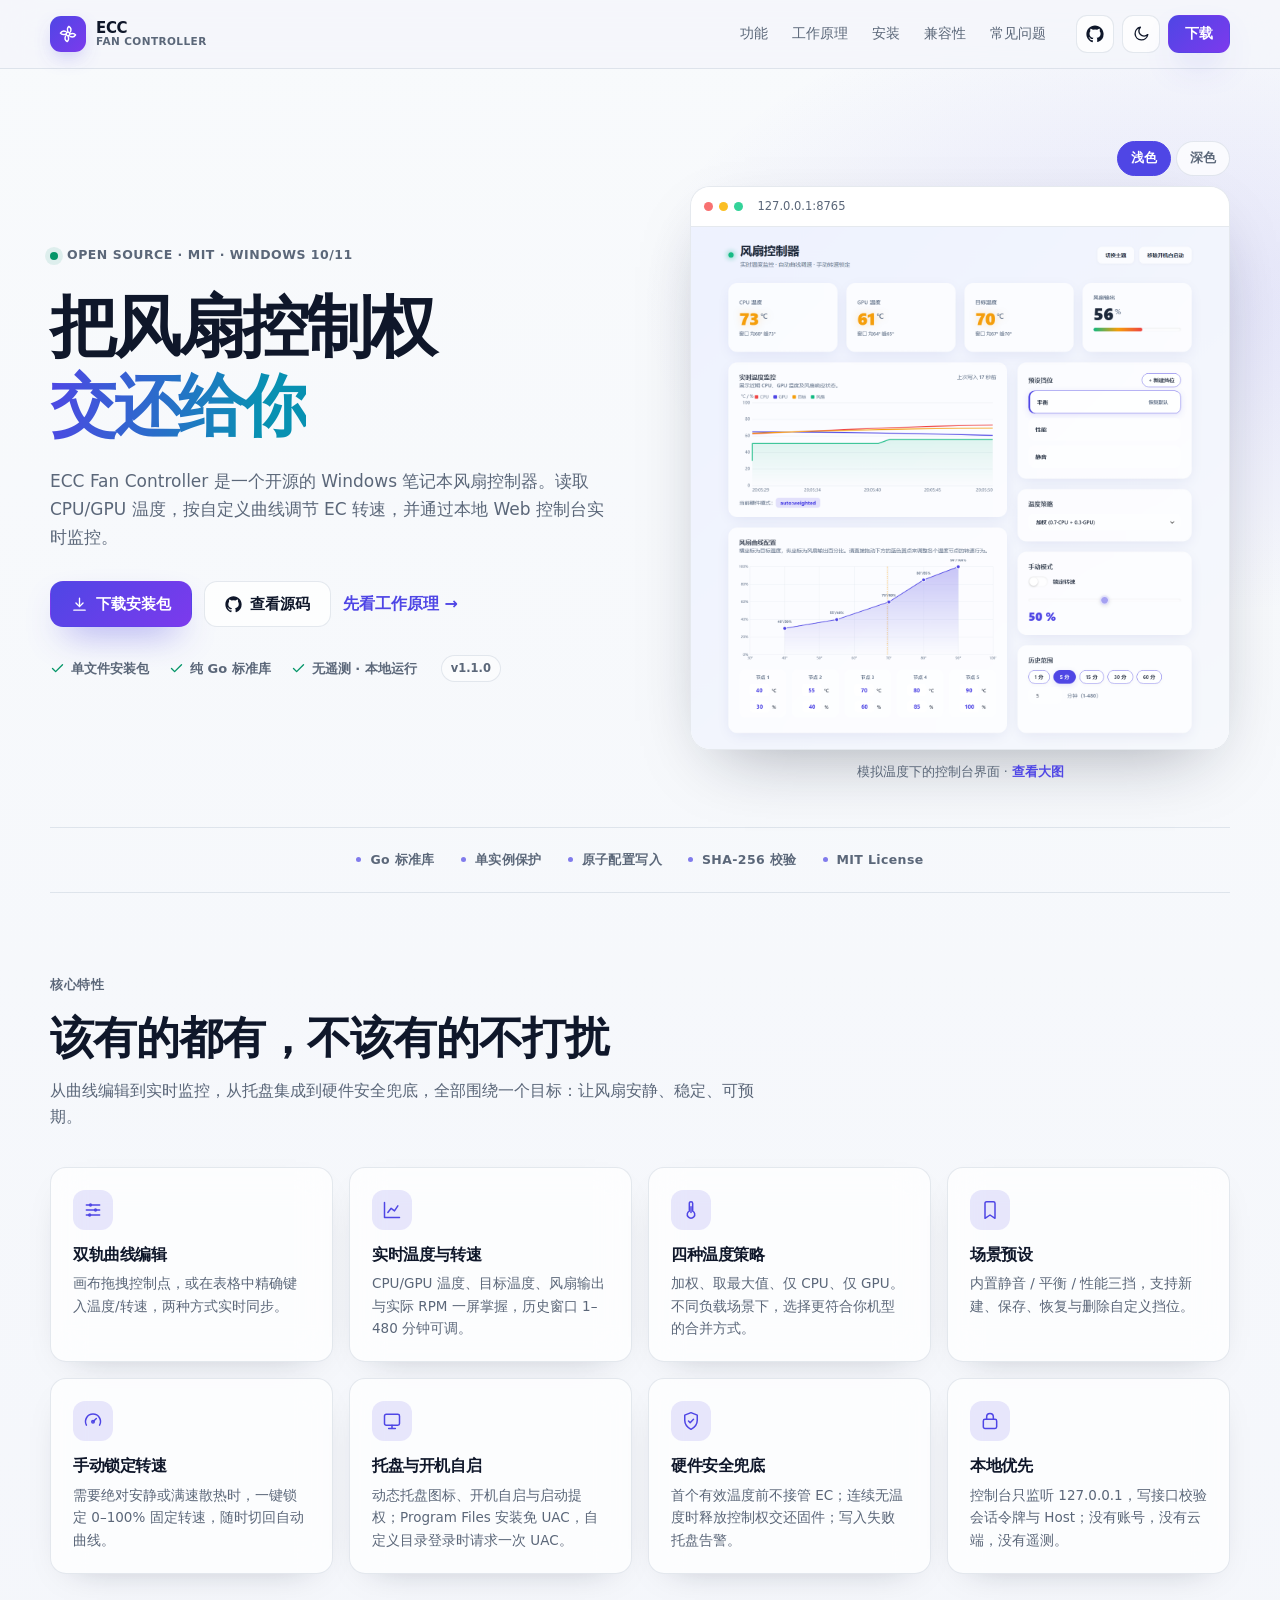
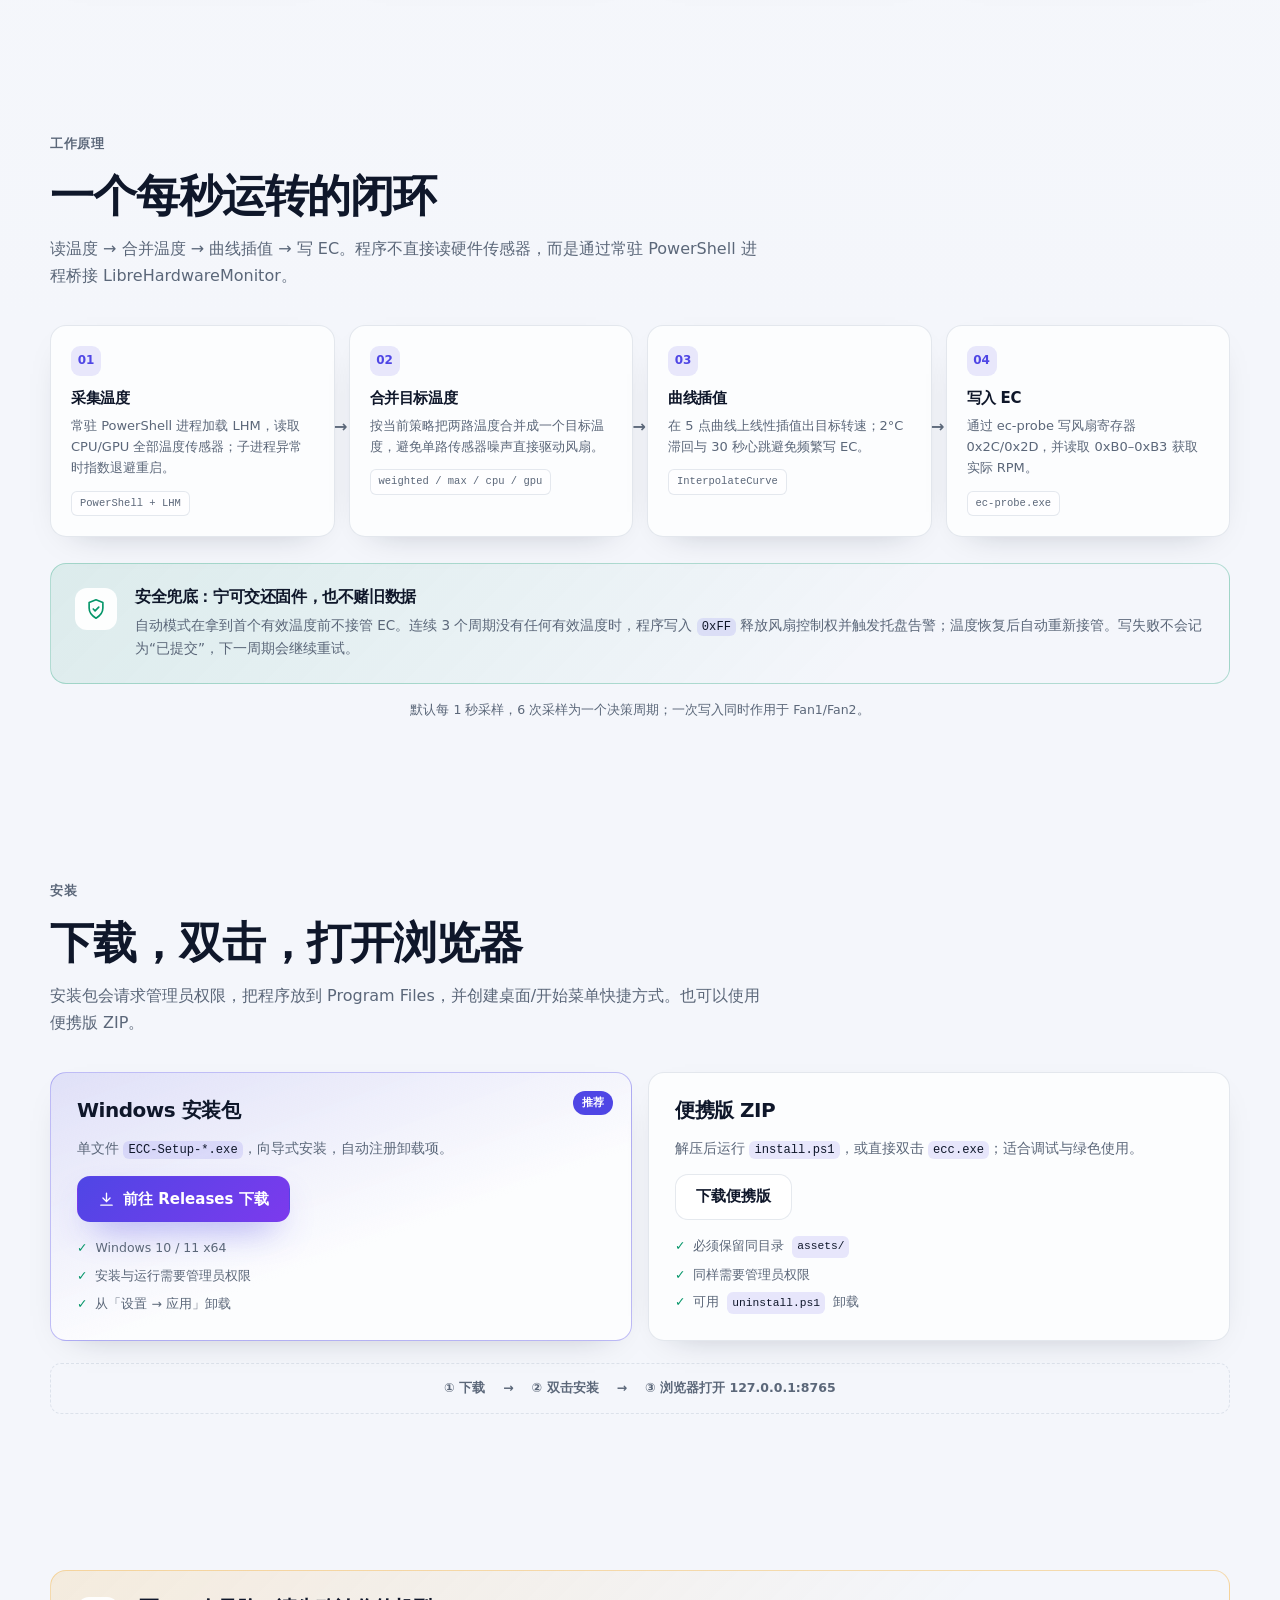
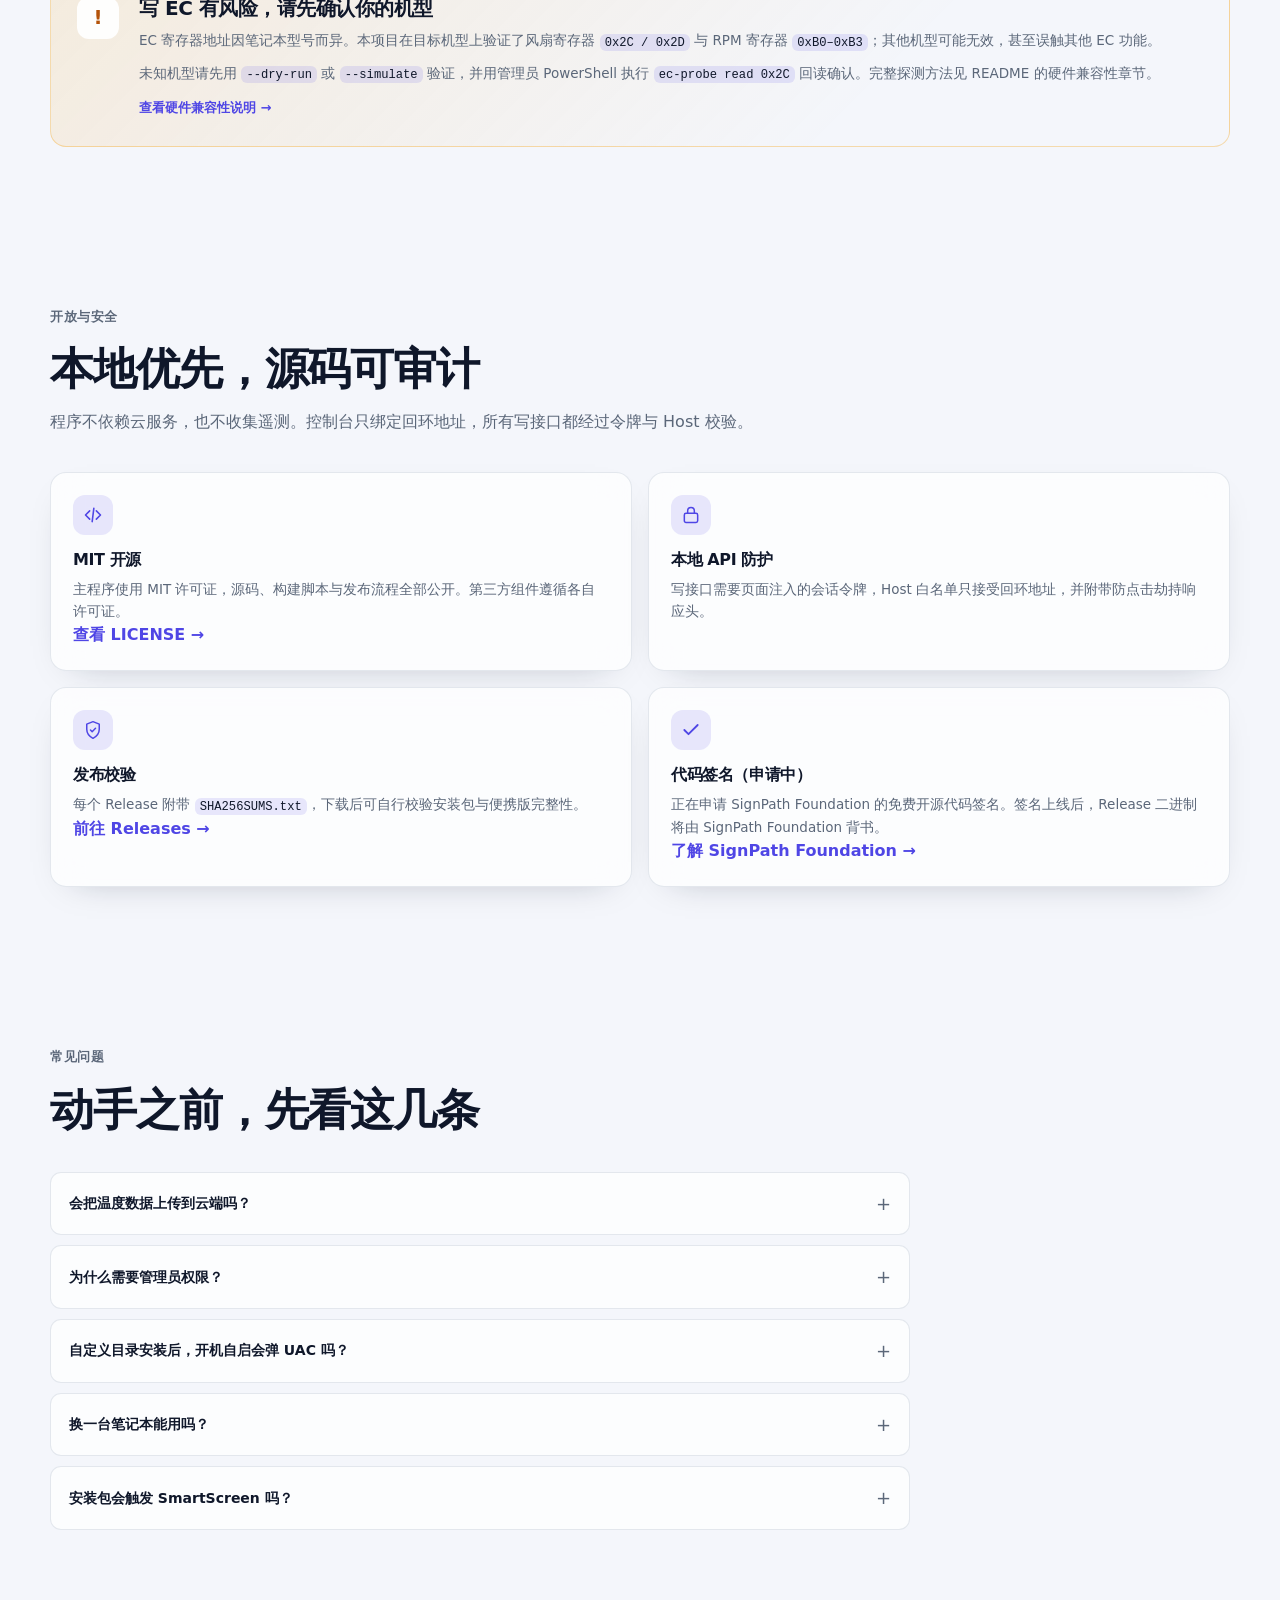
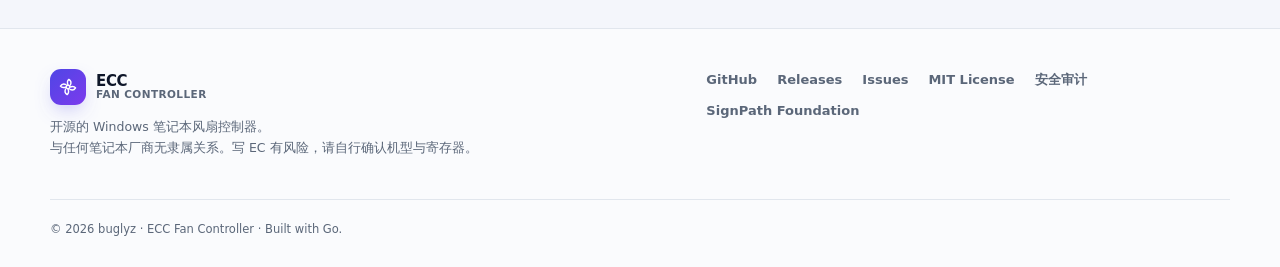
==== site/index.html @ eb4583f8 "feat(site): 增加 GitHub Pages 项目主页 - 新增 site/ 静态单页：功能、工作原理、安装、硬件安全与 FAQ - 使用模拟模式实际渲染并截取浅色/深色控制台界面 - 新增" ====
<!doctype html>
<html lang="zh-CN" data-theme="light">
<head>
<meta charset="utf-8">
<meta name="viewport" content="width=device-width, initial-scale=1">
<title>ECC Fan Controller · 开源笔记本风扇控制器</title>
<meta name="description" content="ECC Fan Controller 是一个开源的 Windows 笔记本风扇控制器：读取 CPU/GPU 温度，按自定义曲线调节 EC 转速，并通过本地 Web 控制台实时监控。">
<meta name="theme-color" content="#4f46e5">
<link rel="icon" href="favicon.svg" type="image/svg+xml">
<link rel="canonical" href="https://buglyz.github.io/ecc/">
<meta property="og:type" content="website">
<meta property="og:title" content="ECC Fan Controller · 开源笔记本风扇控制器">
<meta property="og:description" content="读取 CPU/GPU 温度，按自定义曲线调节 EC 转速，本地 Web 控制台实时监控。纯 Go 标准库，单文件安装包。">
<meta property="og:url" content="https://buglyz.github.io/ecc/">
<meta property="og:image" content="https://buglyz.github.io/ecc/assets/dashboard-light.png">
<meta name="twitter:card" content="summary_large_image">
<meta name="twitter:title" content="ECC Fan Controller · 开源笔记本风扇控制器">
<meta name="twitter:description" content="读取 CPU/GPU 温度，按自定义曲线调节 EC 转速，本地 Web 控制台实时监控。">
<meta name="twitter:image" content="https://buglyz.github.io/ecc/assets/dashboard-light.png">
<link rel="stylesheet" href="assets/site.css">
<script>
  (function () {
    document.documentElement.classList.add('js');
    try {
      var forced = new URLSearchParams(window.location.search).get('theme');
      var saved = localStorage.getItem('ecc-site-theme');
      var theme = (forced === 'dark' || forced === 'light')
        ? forced
        : (saved || (window.matchMedia('(prefers-color-scheme: dark)').matches ? 'dark' : 'light'));
      document.documentElement.dataset.theme = theme;
    } catch (e) {}
  })();
</script>
</head>
<body>

<svg width="0" height="0" style="position:absolute" aria-hidden="true" focusable="false">
  <symbol id="i-fan" viewBox="0 0 24 24" fill="none" stroke="currentColor" stroke-width="1.7" stroke-linecap="round" stroke-linejoin="round">
    <circle cx="12" cy="12" r="2.1"/>
    <path d="M12 9.9c-1.1-3.2-.5-5.9 1-7 2.3 1.4 3.1 4.1 1.9 6.7"/>
    <path d="M14.1 12c3.2-1.1 5.9-.5 7 1-1.4 2.3-4.1 3.1-6.7 1.9"/>
    <path d="M12 14.1c1.1 3.2.5 5.9-1 7-2.3-1.4-3.1-4.1-1.9-6.7"/>
    <path d="M9.9 12c-3.2 1.1-5.9.5-7-1 1.4-2.3 4.1-3.1 6.7-1.9"/>
  </symbol>
  <symbol id="i-check" viewBox="0 0 24 24" fill="none" stroke="currentColor" stroke-width="2.2" stroke-linecap="round" stroke-linejoin="round">
    <path d="m20 6-11 11-5-5"/>
  </symbol>
  <symbol id="i-github" viewBox="0 0 24 24" fill="currentColor">
    <path d="M12 .5C5.65.5.5 5.65.5 12c0 5.09 3.29 9.4 7.86 10.93.58.1.79-.25.79-.55v-2.1c-3.2.7-3.88-1.54-3.88-1.54-.52-1.33-1.28-1.68-1.28-1.68-1.05-.72.08-.7.08-.7 1.16.08 1.77 1.19 1.77 1.19 1.03 1.77 2.7 1.26 3.36.96.1-.75.4-1.26.73-1.55-2.55-.29-5.24-1.28-5.24-5.69 0-1.26.45-2.29 1.19-3.1-.12-.29-.52-1.46.11-3.05 0 0 .97-.31 3.18 1.18a11 11 0 0 1 5.79 0c2.2-1.49 3.17-1.18 3.17-1.18.63 1.59.23 2.76.11 3.05.74.81 1.19 1.84 1.19 3.1 0 4.42-2.7 5.4-5.26 5.68.41.36.78 1.06.78 2.14v3.17c0 .31.21.66.8.55A11.51 11.51 0 0 0 23.5 12C23.5 5.65 18.35.5 12 .5Z"/>
  </symbol>
  <symbol id="i-sun" viewBox="0 0 24 24" fill="none" stroke="currentColor" stroke-width="1.8" stroke-linecap="round">
    <circle cx="12" cy="12" r="4"/>
    <path d="M12 2v2M12 20v2M4.93 4.93l1.42 1.42M17.66 17.66l1.41 1.41M2 12h2M20 12h2M4.93 19.07l1.42-1.42M17.66 6.34l1.41-1.41"/>
  </symbol>
  <symbol id="i-moon" viewBox="0 0 24 24" fill="none" stroke="currentColor" stroke-width="1.8" stroke-linecap="round" stroke-linejoin="round">
    <path d="M21 12.8A8.5 8.5 0 1 1 11.2 3a6.7 6.7 0 0 0 9.8 9.8Z"/>
  </symbol>
  <symbol id="i-sliders" viewBox="0 0 24 24" fill="none" stroke="currentColor" stroke-width="1.8" stroke-linecap="round">
    <path d="M4 6h16M4 12h16M4 18h16"/>
    <circle cx="9" cy="6" r="2" fill="currentColor" stroke="none"/>
    <circle cx="15" cy="12" r="2" fill="currentColor" stroke="none"/>
    <circle cx="8" cy="18" r="2" fill="currentColor" stroke="none"/>
  </symbol>
  <symbol id="i-chart" viewBox="0 0 24 24" fill="none" stroke="currentColor" stroke-width="1.8" stroke-linecap="round" stroke-linejoin="round">
    <path d="M3 3v18h18"/>
    <path d="m7 15 4-5 4 3 4-6"/>
  </symbol>
  <symbol id="i-therm" viewBox="0 0 24 24" fill="none" stroke="currentColor" stroke-width="1.8" stroke-linecap="round" stroke-linejoin="round">
    <path d="M10 4a2 2 0 0 1 4 0v9.3a4.5 4.5 0 1 1-4 0Z"/>
    <path d="M12 8v7"/>
  </symbol>
  <symbol id="i-strategy" viewBox="0 0 24 24" fill="none" stroke="currentColor" stroke-width="1.8" stroke-linecap="round" stroke-linejoin="round">
    <circle cx="6" cy="5" r="2"/><circle cx="18" cy="7" r="2"/><circle cx="18" cy="17" r="2"/>
    <path d="M6 7v10a2 2 0 0 0 2 2h3M8 5h5a2 2 0 0 1 2 2v8M16 9h-3"/>
  </symbol>
  <symbol id="i-preset" viewBox="0 0 24 24" fill="none" stroke="currentColor" stroke-width="1.8" stroke-linecap="round" stroke-linejoin="round">
    <path d="M6 4a2 2 0 0 1 2-2h8a2 2 0 0 1 2 2v18l-6-4-6 4Z"/>
  </symbol>
  <symbol id="i-gauge" viewBox="0 0 24 24" fill="none" stroke="currentColor" stroke-width="1.8" stroke-linecap="round" stroke-linejoin="round">
    <path d="M4.1 17a9 9 0 1 1 15.8 0"/>
    <path d="M12 13 16 9"/>
    <circle cx="12" cy="13" r="1.5"/>
  </symbol>
  <symbol id="i-tray" viewBox="0 0 24 24" fill="none" stroke="currentColor" stroke-width="1.8" stroke-linecap="round" stroke-linejoin="round">
    <rect x="3" y="4" width="18" height="13" rx="2"/>
    <path d="M8 21h8M12 17v4"/>
  </symbol>
  <symbol id="i-shield" viewBox="0 0 24 24" fill="none" stroke="currentColor" stroke-width="1.8" stroke-linecap="round" stroke-linejoin="round">
    <path d="M12 2 4.5 5v6c0 5 3.2 8.6 7.5 11 4.3-2.4 7.5-6 7.5-11V5Z"/>
    <path d="m9 12 2 2 4-4"/>
  </symbol>
  <symbol id="i-lock" viewBox="0 0 24 24" fill="none" stroke="currentColor" stroke-width="1.8" stroke-linecap="round" stroke-linejoin="round">
    <rect x="4" y="10" width="16" height="11" rx="2"/>
    <path d="M8 10V7a4 4 0 0 1 8 0v3"/>
  </symbol>
  <symbol id="i-cpu" viewBox="0 0 24 24" fill="none" stroke="currentColor" stroke-width="1.8" stroke-linecap="round" stroke-linejoin="round">
    <rect x="6" y="6" width="12" height="12" rx="2"/>
    <rect x="9.5" y="9.5" width="5" height="5" rx="1"/>
    <path d="M9 2v4M15 2v4M9 18v4M15 18v4M2 9h4M2 15h4M18 9h4M18 15h4"/>
  </symbol>
  <symbol id="i-download" viewBox="0 0 24 24" fill="none" stroke="currentColor" stroke-width="1.9" stroke-linecap="round" stroke-linejoin="round">
    <path d="M12 3v12M7 10l5 5 5-5M4 20h16"/>
  </symbol>
  <symbol id="i-warning" viewBox="0 0 24 24" fill="none" stroke="currentColor" stroke-width="1.8" stroke-linecap="round" stroke-linejoin="round">
    <path d="M12 3 2.8 20h18.4Z"/>
    <path d="M12 9v5"/>
    <circle cx="12" cy="17.2" r=".9" fill="currentColor" stroke="none"/>
  </symbol>
  <symbol id="i-refresh" viewBox="0 0 24 24" fill="none" stroke="currentColor" stroke-width="1.8" stroke-linecap="round" stroke-linejoin="round">
    <path d="M20 11a8 8 0 1 0-2.3 6.7"/>
    <path d="M20 4v7h-7"/>
  </symbol>
  <symbol id="i-code" viewBox="0 0 24 24" fill="none" stroke="currentColor" stroke-width="1.9" stroke-linecap="round" stroke-linejoin="round">
    <path d="m8 7-5 5 5 5M16 7l5 5-5 5M13 4l-2 16"/>
  </symbol>
</svg>

<header class="site-header">
  <div class="wrap header-inner">
    <a class="brand" href="#top" aria-label="ECC Fan Controller 首页">
      <span class="brand-mark"><svg aria-hidden="true"><use href="#i-fan"/></svg></span>
      <span class="brand-text">ECC<span>Fan Controller</span></span>
    </a>
    <nav class="nav" aria-label="主导航">
      <a href="#features">功能</a>
      <a href="#how">工作原理</a>
      <a href="#install">安装</a>
      <a href="#safety">兼容性</a>
      <a href="#faq">常见问题</a>
    </nav>
    <div class="header-actions">
      <a class="icon-btn" href="https://github.com/buglyz/ecc" target="_blank" rel="noopener" aria-label="GitHub 仓库">
        <svg aria-hidden="true"><use href="#i-github"/></svg>
      </a>
      <button class="icon-btn" id="themeToggle" type="button" aria-label="切换深色模式">
        <svg class="icon-moon" aria-hidden="true"><use href="#i-moon"/></svg>
        <svg class="icon-sun" aria-hidden="true"><use href="#i-sun"/></svg>
      </button>
      <a class="btn btn-primary btn-sm" href="https://github.com/buglyz/ecc/releases/latest" target="_blank" rel="noopener">下载</a>
    </div>
  </div>
</header>

<main id="top">
  <section class="hero wrap">
    <div class="hero-copy">
      <div class="eyebrow"><span class="dot"></span> Open Source · MIT · Windows 10/11</div>
      <h1>把风扇控制权<br><span class="grad">交还给你</span></h1>
      <p class="lead">ECC Fan Controller 是一个开源的 Windows 笔记本风扇控制器。读取 CPU/GPU 温度，按自定义曲线调节 EC 转速，并通过本地 Web 控制台实时监控。</p>
      <div class="hero-actions">
        <a class="btn btn-primary" href="https://github.com/buglyz/ecc/releases/latest" target="_blank" rel="noopener">
          <svg aria-hidden="true"><use href="#i-download"/></svg> 下载安装包
        </a>
        <a class="btn btn-ghost" href="https://github.com/buglyz/ecc" target="_blank" rel="noopener">
          <svg aria-hidden="true"><use href="#i-github"/></svg> 查看源码
        </a>
        <a class="link-arrow" href="#how">先看工作原理 →</a>
      </div>
      <ul class="meta-list">
        <li><svg aria-hidden="true"><use href="#i-check"/></svg> 单文件安装包</li>
        <li><svg aria-hidden="true"><use href="#i-check"/></svg> 纯 Go 标准库</li>
        <li><svg aria-hidden="true"><use href="#i-check"/></svg> 无遥测 · 本地运行</li>
        <li><a class="version-pill" href="https://github.com/buglyz/ecc/releases/latest" target="_blank" rel="noopener">v1.1.0</a></li>
      </ul>
    </div>
    <div class="hero-visual">
      <div class="shot-tabs" role="tablist" aria-label="界面主题">
        <button class="shot-tab active" data-shot="light" type="button" role="tab" aria-selected="true">浅色</button>
        <button class="shot-tab" data-shot="dark" type="button" role="tab" aria-selected="false">深色</button>
      </div>
      <figure class="browser-frame">
        <div class="browser-bar"><span></span><span></span><span></span><em>127.0.0.1:8765</em></div>
        <img id="heroShot" src="assets/dashboard-light.png" alt="ECC Fan Controller 控制台浅色界面：CPU/GPU 温度、风扇曲线与历史图表" width="1440" height="1400">
      </figure>
      <p class="caption">模拟温度下的控制台界面 · <a id="shotLink" href="assets/dashboard-light.png" target="_blank" rel="noopener">查看大图</a></p>
    </div>
  </section>

  <section class="trust wrap" aria-label="项目特性">
    <span>Go 标准库</span>
    <span>单实例保护</span>
    <span>原子配置写入</span>
    <span>SHA-256 校验</span>
    <span>MIT License</span>
  </section>

  <section id="features" class="section wrap">
    <div class="section-head">
      <div class="eyebrow">核心特性</div>
      <h2>该有的都有，不该有的不打扰</h2>
      <p>从曲线编辑到实时监控，从托盘集成到硬件安全兜底，全部围绕一个目标：让风扇安静、稳定、可预期。</p>
    </div>
    <div class="feature-grid">
      <article class="card reveal">
        <div class="ico"><svg aria-hidden="true"><use href="#i-sliders"/></svg></div>
        <h3>双轨曲线编辑</h3>
        <p>画布拖拽控制点，或在表格中精确键入温度/转速，两种方式实时同步。</p>
      </article>
      <article class="card reveal">
        <div class="ico"><svg aria-hidden="true"><use href="#i-chart"/></svg></div>
        <h3>实时温度与转速</h3>
        <p>CPU/GPU 温度、目标温度、风扇输出与实际 RPM 一屏掌握，历史窗口 1–480 分钟可调。</p>
      </article>
      <article class="card reveal">
        <div class="ico"><svg aria-hidden="true"><use href="#i-therm"/></svg></div>
        <h3>四种温度策略</h3>
        <p>加权、取最大值、仅 CPU、仅 GPU。不同负载场景下，选择更符合你机型的合并方式。</p>
      </article>
      <article class="card reveal">
        <div class="ico"><svg aria-hidden="true"><use href="#i-preset"/></svg></div>
        <h3>场景预设</h3>
        <p>内置静音 / 平衡 / 性能三挡，支持新建、保存、恢复与删除自定义挡位。</p>
      </article>
      <article class="card reveal">
        <div class="ico"><svg aria-hidden="true"><use href="#i-gauge"/></svg></div>
        <h3>手动锁定转速</h3>
        <p>需要绝对安静或满速散热时，一键锁定 0–100% 固定转速，随时切回自动曲线。</p>
      </article>
      <article class="card reveal">
        <div class="ico"><svg aria-hidden="true"><use href="#i-tray"/></svg></div>
        <h3>托盘与开机自启</h3>
        <p>动态托盘图标、开机自启与启动提权；Program Files 安装免 UAC，自定义目录登录时请求一次 UAC。</p>
      </article>
      <article class="card reveal">
        <div class="ico"><svg aria-hidden="true"><use href="#i-shield"/></svg></div>
        <h3>硬件安全兜底</h3>
        <p>首个有效温度前不接管 EC；连续无温度时释放控制权交还固件；写入失败托盘告警。</p>
      </article>
      <article class="card reveal">
        <div class="ico"><svg aria-hidden="true"><use href="#i-lock"/></svg></div>
        <h3>本地优先</h3>
        <p>控制台只监听 127.0.0.1，写接口校验会话令牌与 Host；没有账号，没有云端，没有遥测。</p>
      </article>
    </div>
  </section>

  <section id="how" class="section wrap">
    <div class="section-head">
      <div class="eyebrow">工作原理</div>
      <h2>一个每秒运转的闭环</h2>
      <p>读温度 → 合并温度 → 曲线插值 → 写 EC。程序不直接读硬件传感器，而是通过常驻 PowerShell 进程桥接 LibreHardwareMonitor。</p>
    </div>
    <div class="steps">
      <article class="step reveal">
        <span class="step-no">01</span>
        <h3>采集温度</h3>
        <p>常驻 PowerShell 进程加载 LHM，读取 CPU/GPU 全部温度传感器；子进程异常时指数退避重启。</p>
        <span class="step-tech">PowerShell + LHM</span>
      </article>
      <article class="step reveal">
        <span class="step-no">02</span>
        <h3>合并目标温度</h3>
        <p>按当前策略把两路温度合并成一个目标温度，避免单路传感器噪声直接驱动风扇。</p>
        <span class="step-tech">weighted / max / cpu / gpu</span>
      </article>
      <article class="step reveal">
        <span class="step-no">03</span>
        <h3>曲线插值</h3>
        <p>在 5 点曲线上线性插值出目标转速；2°C 滞回与 30 秒心跳避免频繁写 EC。</p>
        <span class="step-tech">InterpolateCurve</span>
      </article>
      <article class="step reveal">
        <span class="step-no">04</span>
        <h3>写入 EC</h3>
        <p>通过 ec-probe 写风扇寄存器 0x2C/0x2D，并读取 0xB0–0xB3 获取实际 RPM。</p>
        <span class="step-tech">ec-probe.exe</span>
      </article>
    </div>
    <div class="callout reveal">
      <div class="callout-icon"><svg aria-hidden="true"><use href="#i-shield"/></svg></div>
      <div>
        <h3>安全兜底：宁可交还固件，也不赌旧数据</h3>
        <p>自动模式在拿到首个有效温度前不接管 EC。连续 3 个周期没有任何有效温度时，程序写入 <code>0xFF</code> 释放风扇控制权并触发托盘告警；温度恢复后自动重新接管。写失败不会记为“已提交”，下一周期会继续重试。</p>
      </div>
    </div>
    <p class="loop-note">默认每 1 秒采样，6 次采样为一个决策周期；一次写入同时作用于 Fan1/Fan2。</p>
  </section>

  <section id="install" class="section wrap">
    <div class="section-head">
      <div class="eyebrow">安装</div>
      <h2>下载，双击，打开浏览器</h2>
      <p>安装包会请求管理员权限，把程序放到 Program Files，并创建桌面/开始菜单快捷方式。也可以使用便携版 ZIP。</p>
    </div>
    <div class="install-grid">
      <article class="install-card primary reveal">
        <span class="tag">推荐</span>
        <h3>Windows 安装包</h3>
        <p>单文件 <code>ECC-Setup-*.exe</code>，向导式安装，自动注册卸载项。</p>
        <a class="btn btn-primary" href="https://github.com/buglyz/ecc/releases/latest" target="_blank" rel="noopener">
          <svg aria-hidden="true"><use href="#i-download"/></svg> 前往 Releases 下载
        </a>
        <ul>
          <li>Windows 10 / 11 x64</li>
          <li>安装与运行需要管理员权限</li>
          <li>从「设置 → 应用」卸载</li>
        </ul>
      </article>
      <article class="install-card reveal">
        <h3>便携版 ZIP</h3>
        <p>解压后运行 <code>install.ps1</code>，或直接双击 <code>ecc.exe</code>；适合调试与绿色使用。</p>
        <a class="btn btn-ghost" href="https://github.com/buglyz/ecc/releases/latest" target="_blank" rel="noopener">下载便携版</a>
        <ul>
          <li>必须保留同目录 <code>assets/</code></li>
          <li>同样需要管理员权限</li>
          <li>可用 <code>uninstall.ps1</code> 卸载</li>
        </ul>
      </article>
    </div>
    <div class="steps-mini">
      <span>① 下载</span><span>→</span><span>② 双击安装</span><span>→</span><span>③ 浏览器打开 127.0.0.1:8765</span>
    </div>
  </section>

  <section id="safety" class="section wrap">
    <div class="warning-card reveal">
      <div class="warning-icon">!</div>
      <div>
        <h2>写 EC 有风险，请先确认你的机型</h2>
        <p>EC 寄存器地址因笔记本型号而异。本项目在目标机型上验证了风扇寄存器 <code>0x2C / 0x2D</code> 与 RPM 寄存器 <code>0xB0–0xB3</code>；其他机型可能无效，甚至误触其他 EC 功能。</p>
        <p>未知机型请先用 <code>--dry-run</code> 或 <code>--simulate</code> 验证，并用管理员 PowerShell 执行 <code>ec-probe read 0x2C</code> 回读确认。完整探测方法见 README 的硬件兼容性章节。</p>
        <a class="link-arrow" href="https://github.com/buglyz/ecc/blob/main/README.md" target="_blank" rel="noopener">查看硬件兼容性说明 →</a>
      </div>
    </div>
  </section>

  <section id="security" class="section wrap">
    <div class="section-head">
      <div class="eyebrow">开放与安全</div>
      <h2>本地优先，源码可审计</h2>
      <p>程序不依赖云服务，也不收集遥测。控制台只绑定回环地址，所有写接口都经过令牌与 Host 校验。</p>
    </div>
    <div class="security-grid">
      <article class="card reveal">
        <div class="ico"><svg aria-hidden="true"><use href="#i-code"/></svg></div>
        <h3>MIT 开源</h3>
        <p>主程序使用 MIT 许可证，源码、构建脚本与发布流程全部公开。第三方组件遵循各自许可证。</p>
        <a class="link-arrow" href="https://github.com/buglyz/ecc/blob/main/LICENSE" target="_blank" rel="noopener">查看 LICENSE →</a>
      </article>
      <article class="card reveal">
        <div class="ico"><svg aria-hidden="true"><use href="#i-lock"/></svg></div>
        <h3>本地 API 防护</h3>
        <p>写接口需要页面注入的会话令牌，Host 白名单只接受回环地址，并附带防点击劫持响应头。</p>
      </article>
      <article class="card reveal">
        <div class="ico"><svg aria-hidden="true"><use href="#i-shield"/></svg></div>
        <h3>发布校验</h3>
        <p>每个 Release 附带 <code>SHA256SUMS.txt</code>，下载后可自行校验安装包与便携版完整性。</p>
        <a class="link-arrow" href="https://github.com/buglyz/ecc/releases/latest" target="_blank" rel="noopener">前往 Releases →</a>
      </article>
      <article class="card reveal">
        <div class="ico"><svg aria-hidden="true"><use href="#i-check"/></svg></div>
        <h3>代码签名（申请中）</h3>
        <p>正在申请 SignPath Foundation 的免费开源代码签名。签名上线后，Release 二进制将由 SignPath Foundation 背书。</p>
        <a class="link-arrow" href="https://signpath.org/" target="_blank" rel="noopener">了解 SignPath Foundation →</a>
      </article>
    </div>
  </section>

  <section id="faq" class="section wrap">
    <div class="section-head">
      <div class="eyebrow">常见问题</div>
      <h2>动手之前，先看这几条</h2>
    </div>
    <div class="faq">
      <details>
        <summary>会把温度数据上传到云端吗？</summary>
        <p>不会。所有温度、转速和配置只在你的电脑上处理。配置文件与日志位于 <code>%LOCALAPPDATA%\FanController</code>。</p>
      </details>
      <details>
        <summary>为什么需要管理员权限？</summary>
        <p>访问 EC 寄存器需要加载 WinRing0 驱动，由 <code>ec-probe.exe</code> 完成读写；没有管理员权限就无法操作硬件。</p>
      </details>
      <details>
        <summary>自定义目录安装后，开机自启会弹 UAC 吗？</summary>
        <p>会。安装在 Program Files 内时使用最高权限计划任务，登录免 UAC；其他目录使用普通权限计划任务，登录时由程序请求一次 UAC。这样既支持自定义目录，也避免最高权限任务指向用户可写路径。</p>
      </details>
      <details>
        <summary>换一台笔记本能用吗？</summary>
        <p>不一定。风扇与 RPM 寄存器地址因机型而异，本项目只在目标机型上验证通过。未知机型请先用 <code>--dry-run</code> / <code>--simulate</code>，并参考 README 的探测方法确认寄存器。</p>
      </details>
      <details>
        <summary>安装包会触发 SmartScreen 吗？</summary>
        <p>当前发布包尚未代码签名，首次运行可能出现提示。我们正在申请 SignPath Foundation 的免费开源签名；在此之前，可以用 <code>SHA256SUMS.txt</code> 校验文件完整性。</p>
      </details>
    </div>
  </section>
</main>

<footer class="site-footer">
  <div class="wrap footer-inner">
    <div>
      <a class="brand" href="#top">
        <span class="brand-mark"><svg aria-hidden="true"><use href="#i-fan"/></svg></span>
        <span class="brand-text">ECC<span>Fan Controller</span></span>
      </a>
      <p>开源的 Windows 笔记本风扇控制器。<br>与任何笔记本厂商无隶属关系。写 EC 有风险，请自行确认机型与寄存器。</p>
    </div>
    <div class="footer-links">
      <a href="https://github.com/buglyz/ecc" target="_blank" rel="noopener">GitHub</a>
      <a href="https://github.com/buglyz/ecc/releases" target="_blank" rel="noopener">Releases</a>
      <a href="https://github.com/buglyz/ecc/issues" target="_blank" rel="noopener">Issues</a>
      <a href="https://github.com/buglyz/ecc/blob/main/LICENSE" target="_blank" rel="noopener">MIT License</a>
      <a href="https://github.com/buglyz/ecc/blob/main/docs/audit/2026-08-01-security-review.md" target="_blank" rel="noopener">安全审计</a>
      <a href="https://signpath.org/" target="_blank" rel="noopener">SignPath Foundation</a>
    </div>
    <p class="copyright">© <span id="year">2026</span> buglyz · ECC Fan Controller · Built with Go.</p>
  </div>
</footer>

<script src="assets/site.js" defer></script>
</body>
</html>
---- site/assets/site.css ----
:root {
  color-scheme: light;
  --bg: #f4f6fb;
  --bg-grad-a: #eef2ff;
  --bg-grad-b: #f8fafc;
  --header-bg: rgba(244, 246, 251, 0.82);
  --surface: rgba(255, 255, 255, 0.72);
  --surface-strong: rgba(255, 255, 255, 0.94);
  --surface-soft: rgba(255, 255, 255, 0.48);
  --border: rgba(148, 163, 184, 0.24);
  --border-hover: rgba(79, 70, 229, 0.35);
  --text: #0f172a;
  --muted: #5b6779;
  --accent: #4f46e5;
  --accent-soft: rgba(79, 70, 229, 0.12);
  --cyan: #0891b2;
  --green: #059669;
  --green-soft: rgba(5, 150, 105, 0.1);
  --amber: #b45309;
  --amber-soft: rgba(245, 158, 11, 0.12);
  --shadow: 0 26px 70px -30px rgba(15, 23, 42, 0.4);
  --shadow-soft: 0 12px 36px -24px rgba(15, 23, 42, 0.35);
  --radius-lg: 24px;
  --radius-md: 16px;
  --radius-sm: 11px;
  --max: 1180px;
}

html[data-theme="dark"] {
  color-scheme: dark;
  --bg: #050914;
  --bg-grad-a: #0b1226;
  --bg-grad-b: #020617;
  --header-bg: rgba(5, 9, 20, 0.78);
  --surface: rgba(17, 25, 45, 0.62);
  --surface-strong: rgba(17, 25, 45, 0.9);
  --surface-soft: rgba(15, 23, 42, 0.5);
  --border: rgba(148, 163, 184, 0.16);
  --border-hover: rgba(129, 140, 248, 0.45);
  --text: #e7edf8;
  --muted: #94a3b8;
  --accent: #818cf8;
  --accent-soft: rgba(129, 140, 248, 0.14);
  --cyan: #22d3ee;
  --green: #34d399;
  --green-soft: rgba(52, 211, 153, 0.1);
  --amber: #fbbf24;
  --amber-soft: rgba(251, 191, 36, 0.1);
  --shadow: 0 30px 80px -30px rgba(0, 0, 0, 0.8);
  --shadow-soft: 0 12px 40px -24px rgba(0, 0, 0, 0.7);
}

*,
*::before,
*::after {
  box-sizing: border-box;
}

html {
  scroll-behavior: smooth;
  scroll-padding-top: 88px;
}

body {
  margin: 0;
  font-family: "Inter", "Segoe UI", "Microsoft YaHei", "PingFang SC", system-ui, -apple-system, sans-serif;
  color: var(--text);
  background:
    radial-gradient(1100px 600px at 12% -10%, var(--bg-grad-a), transparent 65%),
    radial-gradient(900px 520px at 92% 6%, var(--accent-soft), transparent 60%),
    linear-gradient(180deg, var(--bg-grad-b), var(--bg) 38%, var(--bg));
  min-height: 100vh;
  line-height: 1.65;
  -webkit-font-smoothing: antialiased;
  transition: background-color 0.3s ease, color 0.3s ease;
}

a {
  color: inherit;
  text-decoration: none;
}

img {
  display: block;
  max-width: 100%;
  height: auto;
}

code {
  font-family: "Cascadia Code", "SFMono-Regular", Consolas, monospace;
  font-size: 0.9em;
  padding: 0.15em 0.42em;
  border-radius: 6px;
  background: var(--accent-soft);
  color: var(--text);
}

h1,
h2,
h3 {
  margin: 0;
  line-height: 1.18;
  letter-spacing: -0.025em;
}

p {
  margin: 0;
}

ul {
  margin: 0;
  padding: 0;
  list-style: none;
}

.wrap {
  width: min(var(--max), calc(100% - 48px));
  margin: 0 auto;
}

/* Header */

.site-header {
  position: sticky;
  top: 0;
  z-index: 50;
  background: var(--header-bg);
  border-bottom: 1px solid var(--border);
  backdrop-filter: blur(18px) saturate(140%);
  -webkit-backdrop-filter: blur(18px) saturate(140%);
}

.header-inner {
  display: flex;
  align-items: center;
  gap: 28px;
  min-height: 68px;
}

.brand {
  display: inline-flex;
  align-items: center;
  gap: 10px;
  font-weight: 800;
  letter-spacing: -0.02em;
  white-space: nowrap;
}

.brand-mark {
  display: grid;
  place-items: center;
  width: 36px;
  height: 36px;
  border-radius: 11px;
  color: #fff;
  background: linear-gradient(135deg, var(--accent), #7c3aed);
  box-shadow: 0 8px 22px -10px rgba(79, 70, 229, 0.8);
}

.brand-mark svg {
  width: 20px;
  height: 20px;
}

.brand-text {
  display: flex;
  flex-direction: column;
  line-height: 1.1;
  font-size: 15px;
}

.brand-text span {
  font-size: 10.5px;
  font-weight: 600;
  letter-spacing: 0.04em;
  color: var(--muted);
  text-transform: uppercase;
}

.nav {
  display: flex;
  align-items: center;
  gap: 20px;
  margin-left: auto;
  font-size: 14px;
  font-weight: 550;
  color: var(--muted);
}

.nav a {
  padding: 6px 2px;
  border-bottom: 1px solid transparent;
  transition: color 0.2s ease, border-color 0.2s ease;
}

.nav a:hover {
  color: var(--text);
  border-bottom-color: var(--accent);
}

.header-actions {
  display: flex;
  align-items: center;
  gap: 8px;
}

.icon-btn {
  display: grid;
  place-items: center;
  width: 38px;
  height: 38px;
  padding: 0;
  border: 1px solid var(--border);
  border-radius: 11px;
  background: var(--surface);
  color: var(--text);
  cursor: pointer;
  transition: background 0.2s ease, border-color 0.2s ease, transform 0.2s ease;
}

.icon-btn:hover {
  border-color: var(--border-hover);
  transform: translateY(-1px);
}

.icon-btn svg {
  width: 18px;
  height: 18px;
}

html[data-theme="light"] .icon-sun,
html[data-theme="dark"] .icon-moon {
  display: none;
}

/* Buttons */

.btn {
  display: inline-flex;
  align-items: center;
  justify-content: center;
  gap: 8px;
  min-height: 46px;
  padding: 0 20px;
  border: 1px solid transparent;
  border-radius: 13px;
  font: inherit;
  font-size: 15px;
  font-weight: 700;
  cursor: pointer;
  transition: transform 0.2s ease, box-shadow 0.2s ease, background 0.2s ease, border-color 0.2s ease;
}

.btn svg {
  width: 17px;
  height: 17px;
}

.btn:hover {
  transform: translateY(-2px);
}

.btn-primary {
  color: #fff;
  background: linear-gradient(135deg, var(--accent), #7c3aed);
  box-shadow: 0 16px 36px -16px rgba(79, 70, 229, 0.85);
}

.btn-primary:hover {
  box-shadow: 0 20px 42px -16px rgba(79, 70, 229, 0.95);
}

.btn-ghost {
  color: var(--text);
  background: var(--surface);
  border-color: var(--border);
}

.btn-ghost:hover {
  border-color: var(--border-hover);
}

.btn-sm {
  min-height: 38px;
  padding: 0 16px;
  font-size: 14px;
  border-radius: 11px;
}

.link-arrow {
  font-weight: 650;
  color: var(--accent);
}

.link-arrow:hover {
  text-decoration: underline;
  text-underline-offset: 4px;
}

/* Hero */

.hero {
  display: grid;
  grid-template-columns: 1.04fr 0.96fr;
  align-items: center;
  gap: 56px;
  padding-top: 72px;
  padding-bottom: 44px;
}

.eyebrow {
  display: inline-flex;
  align-items: center;
  gap: 9px;
  font-size: 12.5px;
  font-weight: 700;
  letter-spacing: 0.04em;
  text-transform: uppercase;
  color: var(--muted);
}

.eyebrow .dot {
  width: 8px;
  height: 8px;
  border-radius: 50%;
  background: var(--green);
  box-shadow: 0 0 0 5px var(--green-soft);
}

.hero h1 {
  margin-top: 20px;
  font-size: clamp(42px, 5.2vw, 68px);
  font-weight: 850;
  letter-spacing: -0.045em;
}

.grad {
  background: linear-gradient(100deg, var(--accent), var(--cyan) 82%);
  -webkit-background-clip: text;
  background-clip: text;
  color: transparent;
}

.lead {
  max-width: 560px;
  margin-top: 22px;
  font-size: 17px;
  color: var(--muted);
}

.hero-actions {
  display: flex;
  flex-wrap: wrap;
  align-items: center;
  gap: 12px;
  margin-top: 30px;
}

.meta-list {
  display: flex;
  flex-wrap: wrap;
  gap: 10px 20px;
  margin-top: 28px;
  font-size: 13px;
  font-weight: 600;
  color: var(--muted);
}

.meta-list li {
  display: inline-flex;
  align-items: center;
  gap: 6px;
}

.meta-list svg {
  width: 15px;
  height: 15px;
  color: var(--green);
}

.version-pill {
  display: inline-flex;
  align-items: center;
  gap: 6px;
  margin-left: 4px;
  padding: 3px 9px;
  border: 1px solid var(--border);
  border-radius: 999px;
  font-size: 11.5px;
  font-weight: 700;
  color: var(--muted);
  background: var(--surface-soft);
}

.hero-visual {
  min-width: 0;
}

.shot-tabs {
  display: flex;
  justify-content: flex-end;
  gap: 5px;
  margin-bottom: 10px;
}

.shot-tab {
  padding: 6px 13px;
  border: 1px solid var(--border);
  border-radius: 999px;
  background: var(--surface);
  color: var(--muted);
  font: inherit;
  font-size: 12.5px;
  font-weight: 650;
  cursor: pointer;
  transition: all 0.2s ease;
}

.shot-tab:hover {
  color: var(--text);
}

.shot-tab.active {
  color: #fff;
  background: var(--accent);
  border-color: var(--accent);
}

.browser-frame {
  margin: 0;
  overflow: hidden;
  border: 1px solid var(--border);
  border-radius: 20px;
  background: var(--surface-strong);
  box-shadow: var(--shadow);
}

.browser-bar {
  display: flex;
  align-items: center;
  gap: 6px;
  padding: 10px 13px;
  border-bottom: 1px solid var(--border);
  background: var(--surface);
}

.browser-bar span {
  width: 9px;
  height: 9px;
  border-radius: 50%;
  background: #f87171;
}

.browser-bar span:nth-child(2) {
  background: #fbbf24;
}

.browser-bar span:nth-child(3) {
  background: #34d399;
}

.browser-bar em {
  margin-left: 8px;
  font-style: normal;
  font-size: 11.5px;
  color: var(--muted);
}

.caption {
  margin-top: 12px;
  font-size: 12.5px;
  text-align: center;
  color: var(--muted);
}

.caption a {
  color: var(--accent);
  font-weight: 650;
}

/* Trust strip */

.trust {
  display: flex;
  flex-wrap: wrap;
  align-items: center;
  justify-content: center;
  gap: 10px 26px;
  padding-top: 22px;
  padding-bottom: 22px;
  border-top: 1px solid var(--border);
  border-bottom: 1px solid var(--border);
  font-size: 12.5px;
  font-weight: 650;
  letter-spacing: 0.03em;
  color: var(--muted);
}

.trust span::before {
  content: "";
  display: inline-block;
  width: 5px;
  height: 5px;
  margin-right: 9px;
  border-radius: 50%;
  background: var(--accent);
  vertical-align: 2px;
  opacity: 0.7;
}

/* Sections */

.section {
  padding-top: 78px;
  padding-bottom: 78px;
}

.section-head {
  max-width: 720px;
  margin-bottom: 36px;
}

.section-head h2 {
  margin-top: 14px;
  font-size: clamp(28px, 3.6vw, 44px);
  font-weight: 820;
}

.section-head p {
  margin-top: 14px;
  font-size: 16px;
  color: var(--muted);
}

/* Feature cards */

.feature-grid {
  display: grid;
  grid-template-columns: repeat(4, minmax(0, 1fr));
  gap: 16px;
}

.card {
  padding: 22px;
  border: 1px solid var(--border);
  border-radius: var(--radius-md);
  background: var(--surface);
  box-shadow: var(--shadow-soft);
  backdrop-filter: blur(16px);
  -webkit-backdrop-filter: blur(16px);
  transition: transform 0.25s ease, border-color 0.25s ease, background 0.25s ease;
}

.card:hover {
  transform: translateY(-3px);
  border-color: var(--border-hover);
  background: var(--surface-strong);
}

.card .ico {
  display: grid;
  place-items: center;
  width: 40px;
  height: 40px;
  margin-bottom: 16px;
  border-radius: 12px;
  color: var(--accent);
  background: var(--accent-soft);
}

.card .ico svg {
  width: 20px;
  height: 20px;
}

.card h3 {
  font-size: 16px;
  font-weight: 750;
}

.card p {
  margin-top: 8px;
  font-size: 13.5px;
  color: var(--muted);
}

/* How it works */

.steps {
  display: grid;
  grid-template-columns: repeat(4, minmax(0, 1fr));
  gap: 14px;
}

.step {
  position: relative;
  padding: 20px;
  border: 1px solid var(--border);
  border-radius: var(--radius-md);
  background: var(--surface);
  box-shadow: var(--shadow-soft);
}

.step:not(:last-child)::after {
  content: "→";
  position: absolute;
  top: 42%;
  right: -14px;
  z-index: 2;
  font-size: 16px;
  font-weight: 700;
  color: var(--muted);
}

.step-no {
  display: inline-flex;
  align-items: center;
  justify-content: center;
  width: 30px;
  height: 30px;
  margin-bottom: 14px;
  border-radius: 9px;
  font-size: 12px;
  font-weight: 800;
  color: var(--accent);
  background: var(--accent-soft);
}

.step h3 {
  font-size: 15px;
  font-weight: 750;
}

.step p {
  margin-top: 7px;
  font-size: 13px;
  color: var(--muted);
}

.step-tech {
  display: inline-block;
  margin-top: 12px;
  padding: 3px 8px;
  border: 1px solid var(--border);
  border-radius: 6px;
  font-family: "Cascadia Code", Consolas, monospace;
  font-size: 10.5px;
  color: var(--muted);
  background: var(--surface-soft);
}

.loop-note {
  margin-top: 16px;
  font-size: 12.5px;
  text-align: center;
  color: var(--muted);
}

.callout {
  display: flex;
  gap: 18px;
  margin-top: 26px;
  padding: 24px;
  border: 1px solid rgba(5, 150, 105, 0.28);
  border-radius: var(--radius-md);
  background: linear-gradient(135deg, var(--green-soft), transparent 70%);
}

.callout-icon {
  flex: 0 0 auto;
  display: grid;
  place-items: center;
  width: 42px;
  height: 42px;
  border-radius: 12px;
  color: var(--green);
  background: var(--surface-strong);
}

.callout-icon svg {
  width: 22px;
  height: 22px;
}

.callout h3 {
  font-size: 16px;
  font-weight: 750;
}

.callout p {
  margin-top: 7px;
  font-size: 13.5px;
  color: var(--muted);
}

/* Install */

.install-grid {
  display: grid;
  grid-template-columns: repeat(2, minmax(0, 1fr));
  gap: 16px;
}

.install-card {
  position: relative;
  display: flex;
  flex-direction: column;
  gap: 14px;
  padding: 26px;
  border: 1px solid var(--border);
  border-radius: var(--radius-md);
  background: var(--surface);
  box-shadow: var(--shadow-soft);
}

.install-card.primary {
  border-color: rgba(79, 70, 229, 0.35);
  background: linear-gradient(160deg, var(--accent-soft), var(--surface) 60%);
}

.install-card .tag {
  position: absolute;
  top: 18px;
  right: 18px;
  padding: 3px 9px;
  border-radius: 999px;
  font-size: 11px;
  font-weight: 750;
  color: #fff;
  background: var(--accent);
}

.install-card h3 {
  font-size: 20px;
  font-weight: 800;
}

.install-card p {
  font-size: 13.5px;
  color: var(--muted);
}

.install-card ul {
  display: grid;
  gap: 7px;
  margin-top: 2px;
  font-size: 12.5px;
  color: var(--muted);
}

.install-card li {
  display: flex;
  gap: 8px;
}

.install-card li::before {
  content: "✓";
  color: var(--green);
  font-weight: 800;
}

.install-card .btn {
  align-self: flex-start;
  margin-top: auto;
}

.steps-mini {
  display: flex;
  flex-wrap: wrap;
  align-items: center;
  justify-content: center;
  gap: 10px 18px;
  margin-top: 22px;
  padding: 14px 18px;
  border: 1px dashed var(--border);
  border-radius: var(--radius-sm);
  font-size: 12.5px;
  font-weight: 650;
  color: var(--muted);
}

/* Safety / security */

.warning-card {
  display: flex;
  gap: 20px;
  padding: 26px;
  border: 1px solid rgba(245, 158, 11, 0.32);
  border-radius: var(--radius-md);
  background: linear-gradient(135deg, var(--amber-soft), transparent 70%);
}

.warning-icon {
  flex: 0 0 auto;
  display: grid;
  place-items: center;
  width: 42px;
  height: 42px;
  border-radius: 12px;
  font-size: 20px;
  font-weight: 900;
  color: var(--amber);
  background: var(--surface-strong);
}

.warning-card h2 {
  font-size: 20px;
  font-weight: 800;
}

.warning-card p {
  margin-top: 9px;
  font-size: 13.5px;
  color: var(--muted);
}

.warning-card .link-arrow {
  display: inline-block;
  margin-top: 12px;
  font-size: 13px;
}

.security-grid {
  display: grid;
  grid-template-columns: repeat(2, minmax(0, 1fr));
  gap: 16px;
}

/* FAQ */

.faq {
  display: grid;
  gap: 10px;
  max-width: 860px;
}

.faq details {
  border: 1px solid var(--border);
  border-radius: var(--radius-sm);
  background: var(--surface);
  overflow: hidden;
}

.faq summary {
  display: flex;
  align-items: center;
  gap: 12px;
  padding: 16px 18px;
  font-size: 14px;
  font-weight: 700;
  cursor: pointer;
  list-style: none;
}

.faq summary::-webkit-details-marker {
  display: none;
}

.faq summary::after {
  content: "+";
  margin-left: auto;
  font-size: 18px;
  font-weight: 500;
  color: var(--muted);
  transition: transform 0.2s ease;
}

.faq details[open] summary::after {
  transform: rotate(45deg);
}

.faq details p {
  padding: 0 18px 18px;
  font-size: 13.5px;
  color: var(--muted);
}

/* Footer */

.site-footer {
  margin-top: 20px;
  border-top: 1px solid var(--border);
  background: var(--surface-soft);
}

.footer-inner {
  display: grid;
  grid-template-columns: 1.2fr 1fr;
  gap: 28px;
  padding-top: 40px;
  padding-bottom: 32px;
}

.footer-inner p {
  margin-top: 12px;
  font-size: 12.5px;
  color: var(--muted);
}

.footer-links {
  display: flex;
  flex-wrap: wrap;
  align-content: start;
  gap: 10px 20px;
  font-size: 13px;
  font-weight: 600;
}

.footer-links a {
  color: var(--muted);
}

.footer-links a:hover {
  color: var(--accent);
}

.copyright {
  grid-column: 1 / -1;
  padding-top: 20px;
  border-top: 1px solid var(--border);
  font-size: 11.5px !important;
}

/* Motion */

@media (prefers-reduced-motion: no-preference) {
  /* 只做轻微位移，不做透明度隐藏：任何环境下内容都保持可读。 */
  html.js .reveal {
    transform: translateY(14px);
    transition: transform 0.55s ease;
  }

  html.js .reveal.visible {
    transform: none;
  }

  .hero-copy,
  .hero-visual {
    animation: rise 0.7s ease both;
  }

  .hero-visual {
    animation-delay: 0.12s;
  }

  @keyframes rise {
    from {
      transform: translateY(16px);
    }
    to {
      transform: none;
    }
  }
}

:focus-visible {
  outline: 2px solid var(--accent);
  outline-offset: 3px;
  border-radius: 4px;
}

/* Responsive */

@media (max-width: 1040px) {
  .hero {
    grid-template-columns: 1fr;
    gap: 38px;
    padding-top: 52px;
  }

  .hero-visual {
    order: 2;
  }

  .feature-grid {
    grid-template-columns: repeat(2, minmax(0, 1fr));
  }

  .steps {
    grid-template-columns: repeat(2, minmax(0, 1fr));
  }

  .step:not(:last-child)::after {
    display: none;
  }
}

@media (max-width: 720px) {
  .wrap {
    width: calc(100% - 32px);
  }

  .header-inner {
    gap: 12px;
  }

  .nav {
    display: none;
  }

  .section {
    padding-top: 54px;
    padding-bottom: 54px;
  }

  .hero h1 {
    font-size: clamp(38px, 11vw, 54px);
  }

  .hero-actions .link-arrow {
    width: 100%;
  }

  .feature-grid,
  .steps,
  .install-grid,
  .security-grid {
    grid-template-columns: 1fr;
  }

  .callout,
  .warning-card {
    flex-direction: column;
  }

  .footer-inner {
    grid-template-columns: 1fr;
  }

  .browser-frame {
    border-radius: 15px;
  }
}
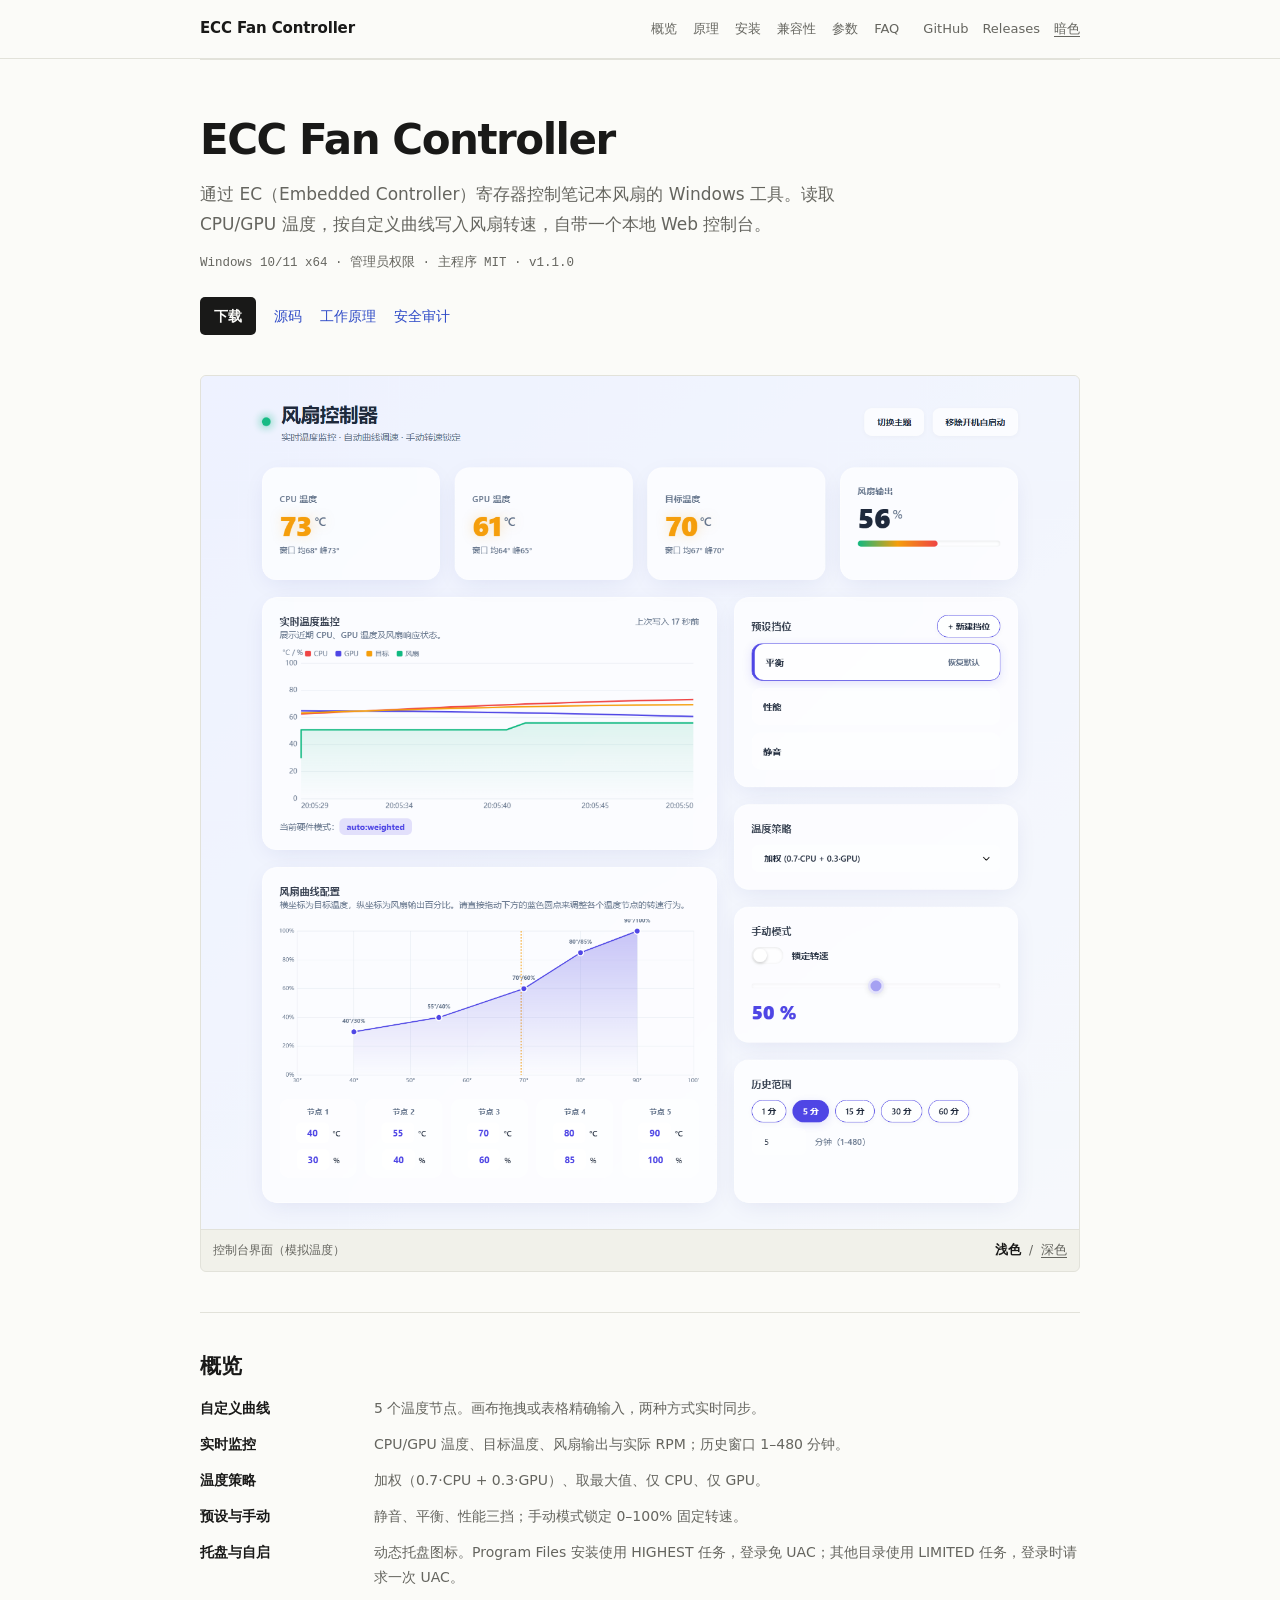
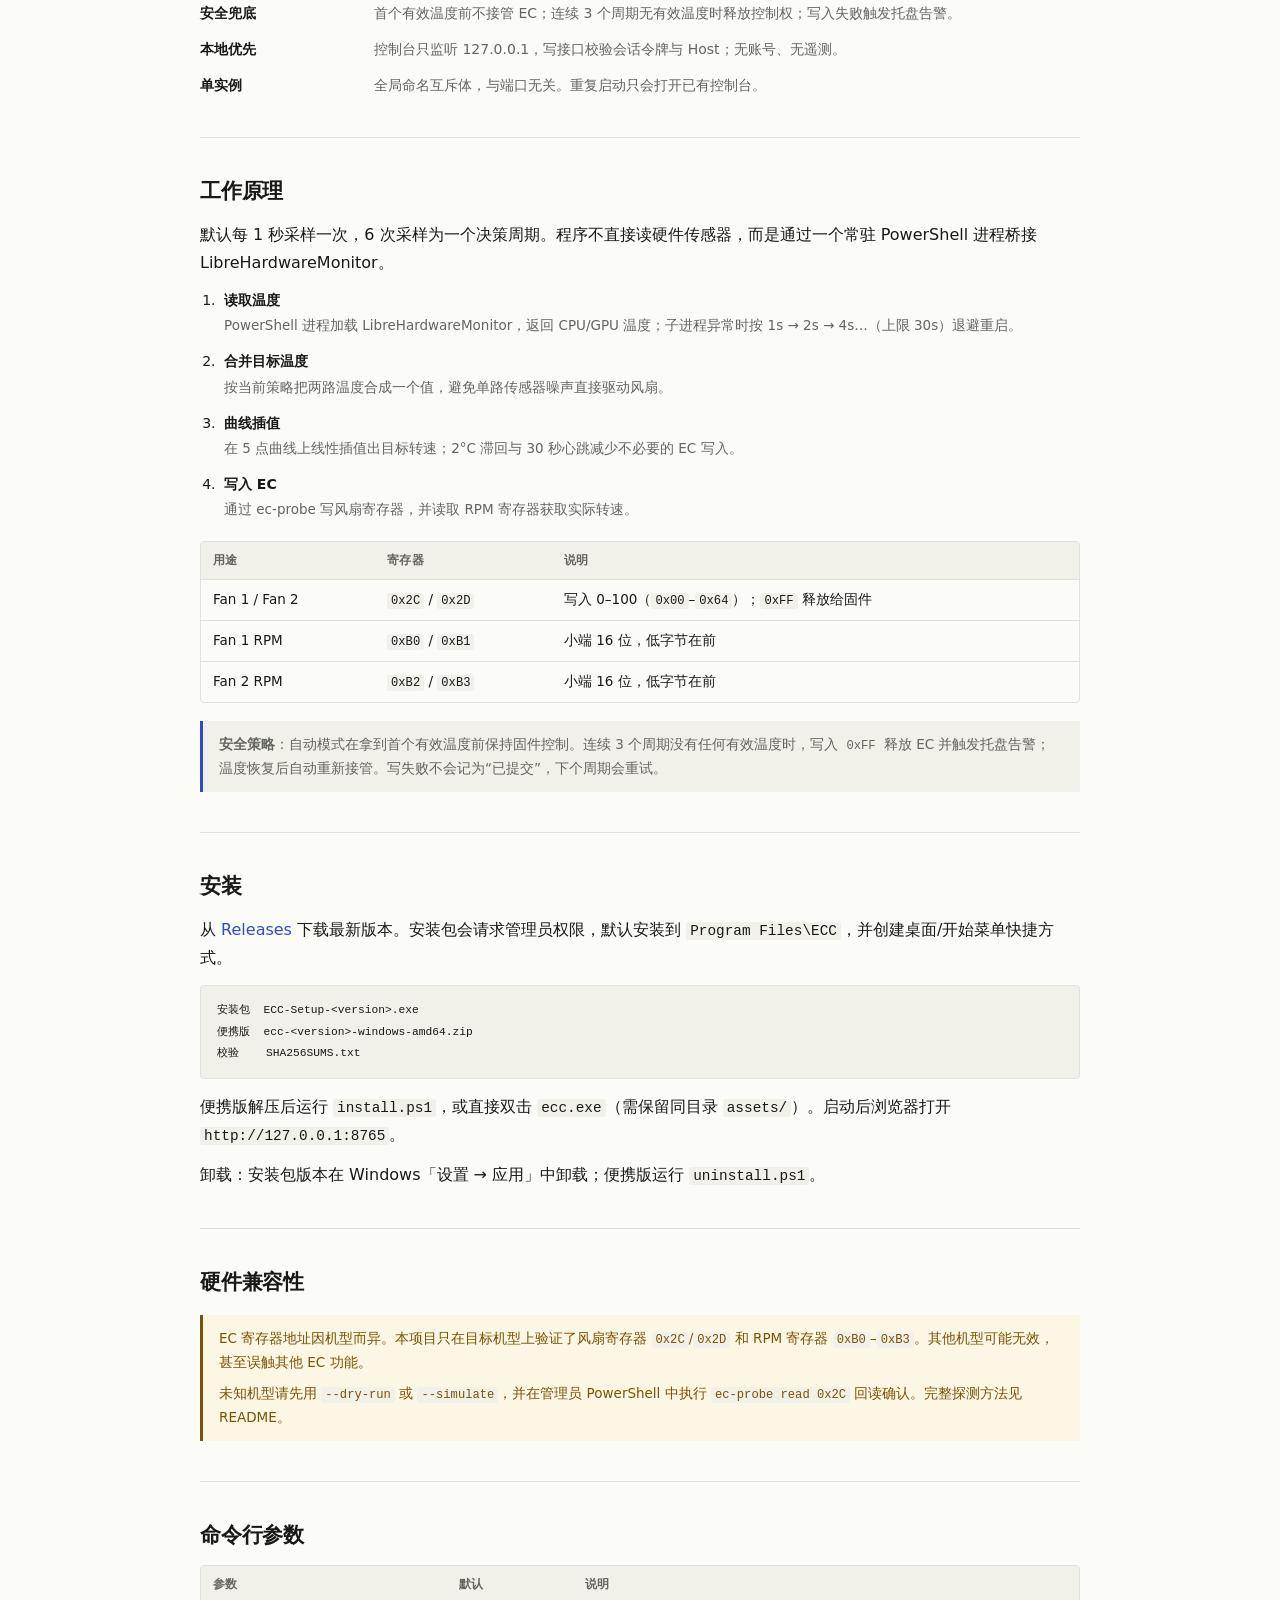
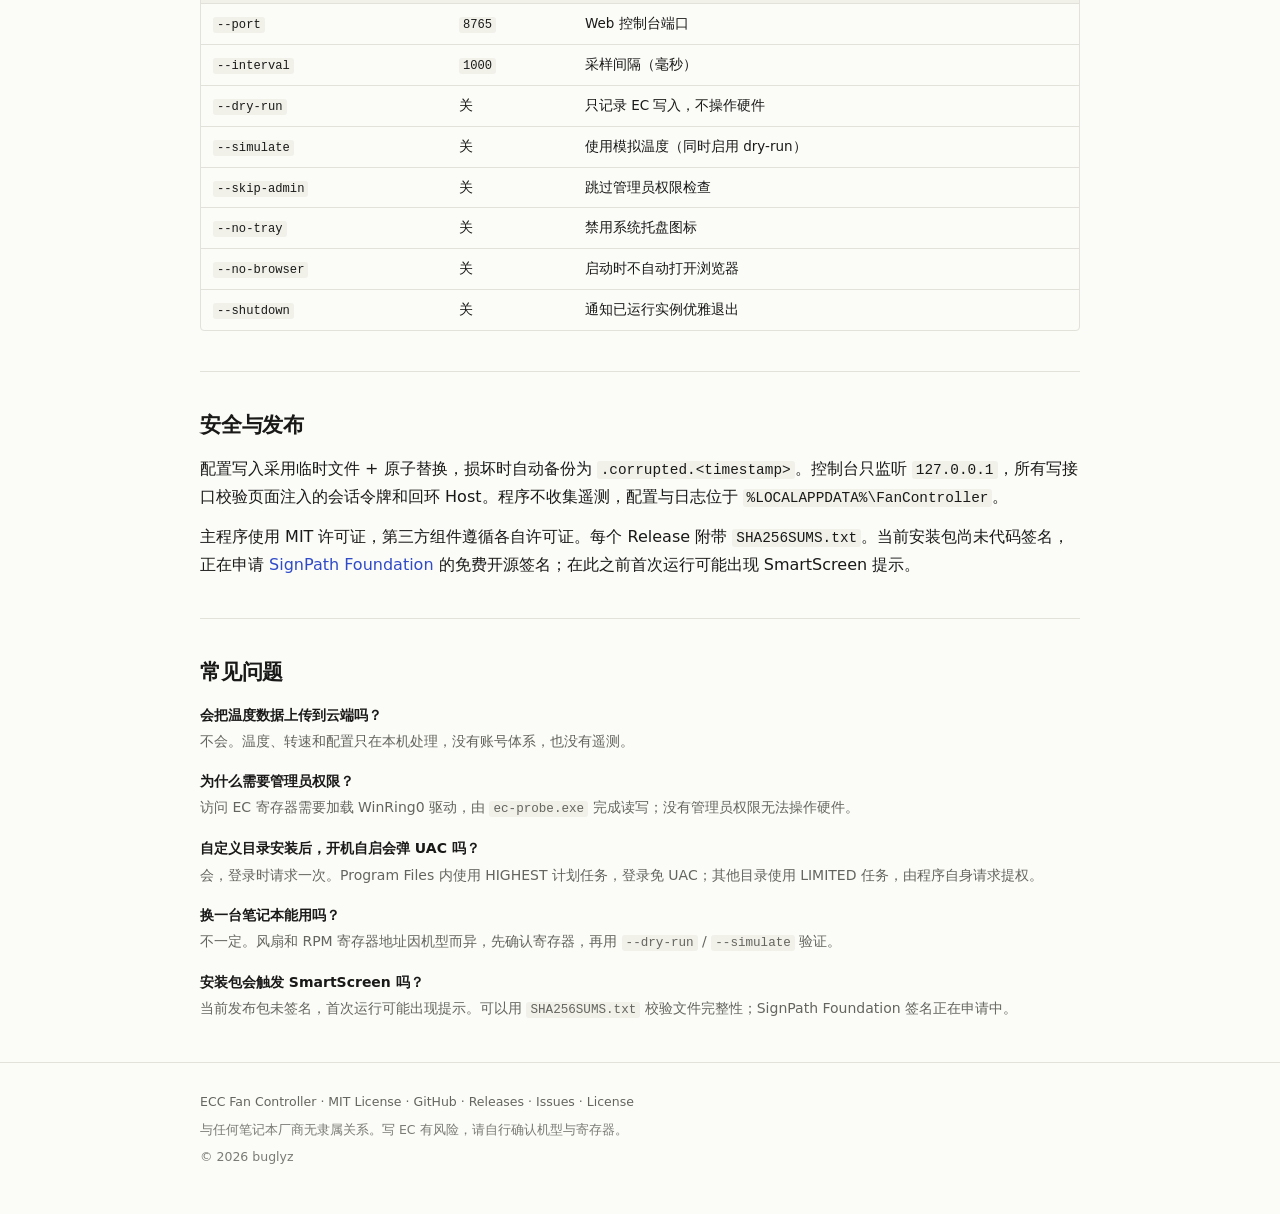
==== commit f8275c97: "style(site): 改为克制的技术文档风格 - 去掉渐变、玻璃卡片、图标墙和营销化文案 - 以技术说明为主：概览、控制循环、寄存器表、CLI 参数、兼容性警告、FAQ - 保留真实浅色/深色截图" ====
--- a/site/index.html
+++ b/site/index.html
@@ -3,24 +3,20 @@
 <head>
 <meta charset="utf-8">
 <meta name="viewport" content="width=device-width, initial-scale=1">
-<title>ECC Fan Controller · 开源笔记本风扇控制器</title>
-<meta name="description" content="ECC Fan Controller 是一个开源的 Windows 笔记本风扇控制器：读取 CPU/GPU 温度，按自定义曲线调节 EC 转速，并通过本地 Web 控制台实时监控。">
-<meta name="theme-color" content="#4f46e5">
+<title>ECC Fan Controller</title>
+<meta name="description" content="通过 EC 寄存器控制笔记本风扇的 Windows 工具。读取 CPU/GPU 温度，按自定义曲线写入风扇转速，自带本地 Web 控制台。">
+<meta name="theme-color" content="#fbfbf8">
 <link rel="icon" href="favicon.svg" type="image/svg+xml">
 <link rel="canonical" href="https://buglyz.github.io/ecc/">
 <meta property="og:type" content="website">
-<meta property="og:title" content="ECC Fan Controller · 开源笔记本风扇控制器">
-<meta property="og:description" content="读取 CPU/GPU 温度，按自定义曲线调节 EC 转速，本地 Web 控制台实时监控。纯 Go 标准库，单文件安装包。">
+<meta property="og:title" content="ECC Fan Controller">
+<meta property="og:description" content="通过 EC 寄存器控制笔记本风扇的 Windows 工具。读取 CPU/GPU 温度，按自定义曲线写入风扇转速，自带本地 Web 控制台。">
 <meta property="og:url" content="https://buglyz.github.io/ecc/">
 <meta property="og:image" content="https://buglyz.github.io/ecc/assets/dashboard-light.png">
 <meta name="twitter:card" content="summary_large_image">
-<meta name="twitter:title" content="ECC Fan Controller · 开源笔记本风扇控制器">
-<meta name="twitter:description" content="读取 CPU/GPU 温度，按自定义曲线调节 EC 转速，本地 Web 控制台实时监控。">
-<meta name="twitter:image" content="https://buglyz.github.io/ecc/assets/dashboard-light.png">
 <link rel="stylesheet" href="assets/site.css">
 <script>
   (function () {
-    document.documentElement.classList.add('js');
     try {
       var forced = new URLSearchParams(window.location.search).get('theme');
       var saved = localStorage.getItem('ecc-site-theme');
@@ -34,377 +30,199 @@
 </head>
 <body>
 
-<svg width="0" height="0" style="position:absolute" aria-hidden="true" focusable="false">
-  <symbol id="i-fan" viewBox="0 0 24 24" fill="none" stroke="currentColor" stroke-width="1.7" stroke-linecap="round" stroke-linejoin="round">
-    <circle cx="12" cy="12" r="2.1"/>
-    <path d="M12 9.9c-1.1-3.2-.5-5.9 1-7 2.3 1.4 3.1 4.1 1.9 6.7"/>
-    <path d="M14.1 12c3.2-1.1 5.9-.5 7 1-1.4 2.3-4.1 3.1-6.7 1.9"/>
-    <path d="M12 14.1c1.1 3.2.5 5.9-1 7-2.3-1.4-3.1-4.1-1.9-6.7"/>
-    <path d="M9.9 12c-3.2 1.1-5.9.5-7-1 1.4-2.3 4.1-3.1 6.7-1.9"/>
-  </symbol>
-  <symbol id="i-check" viewBox="0 0 24 24" fill="none" stroke="currentColor" stroke-width="2.2" stroke-linecap="round" stroke-linejoin="round">
-    <path d="m20 6-11 11-5-5"/>
-  </symbol>
-  <symbol id="i-github" viewBox="0 0 24 24" fill="currentColor">
-    <path d="M12 .5C5.65.5.5 5.65.5 12c0 5.09 3.29 9.4 7.86 10.93.58.1.79-.25.79-.55v-2.1c-3.2.7-3.88-1.54-3.88-1.54-.52-1.33-1.28-1.68-1.28-1.68-1.05-.72.08-.7.08-.7 1.16.08 1.77 1.19 1.77 1.19 1.03 1.77 2.7 1.26 3.36.96.1-.75.4-1.26.73-1.55-2.55-.29-5.24-1.28-5.24-5.69 0-1.26.45-2.29 1.19-3.1-.12-.29-.52-1.46.11-3.05 0 0 .97-.31 3.18 1.18a11 11 0 0 1 5.79 0c2.2-1.49 3.17-1.18 3.17-1.18.63 1.59.23 2.76.11 3.05.74.81 1.19 1.84 1.19 3.1 0 4.42-2.7 5.4-5.26 5.68.41.36.78 1.06.78 2.14v3.17c0 .31.21.66.8.55A11.51 11.51 0 0 0 23.5 12C23.5 5.65 18.35.5 12 .5Z"/>
-  </symbol>
-  <symbol id="i-sun" viewBox="0 0 24 24" fill="none" stroke="currentColor" stroke-width="1.8" stroke-linecap="round">
-    <circle cx="12" cy="12" r="4"/>
-    <path d="M12 2v2M12 20v2M4.93 4.93l1.42 1.42M17.66 17.66l1.41 1.41M2 12h2M20 12h2M4.93 19.07l1.42-1.42M17.66 6.34l1.41-1.41"/>
-  </symbol>
-  <symbol id="i-moon" viewBox="0 0 24 24" fill="none" stroke="currentColor" stroke-width="1.8" stroke-linecap="round" stroke-linejoin="round">
-    <path d="M21 12.8A8.5 8.5 0 1 1 11.2 3a6.7 6.7 0 0 0 9.8 9.8Z"/>
-  </symbol>
-  <symbol id="i-sliders" viewBox="0 0 24 24" fill="none" stroke="currentColor" stroke-width="1.8" stroke-linecap="round">
-    <path d="M4 6h16M4 12h16M4 18h16"/>
-    <circle cx="9" cy="6" r="2" fill="currentColor" stroke="none"/>
-    <circle cx="15" cy="12" r="2" fill="currentColor" stroke="none"/>
-    <circle cx="8" cy="18" r="2" fill="currentColor" stroke="none"/>
-  </symbol>
-  <symbol id="i-chart" viewBox="0 0 24 24" fill="none" stroke="currentColor" stroke-width="1.8" stroke-linecap="round" stroke-linejoin="round">
-    <path d="M3 3v18h18"/>
-    <path d="m7 15 4-5 4 3 4-6"/>
-  </symbol>
-  <symbol id="i-therm" viewBox="0 0 24 24" fill="none" stroke="currentColor" stroke-width="1.8" stroke-linecap="round" stroke-linejoin="round">
-    <path d="M10 4a2 2 0 0 1 4 0v9.3a4.5 4.5 0 1 1-4 0Z"/>
-    <path d="M12 8v7"/>
-  </symbol>
-  <symbol id="i-strategy" viewBox="0 0 24 24" fill="none" stroke="currentColor" stroke-width="1.8" stroke-linecap="round" stroke-linejoin="round">
-    <circle cx="6" cy="5" r="2"/><circle cx="18" cy="7" r="2"/><circle cx="18" cy="17" r="2"/>
-    <path d="M6 7v10a2 2 0 0 0 2 2h3M8 5h5a2 2 0 0 1 2 2v8M16 9h-3"/>
-  </symbol>
-  <symbol id="i-preset" viewBox="0 0 24 24" fill="none" stroke="currentColor" stroke-width="1.8" stroke-linecap="round" stroke-linejoin="round">
-    <path d="M6 4a2 2 0 0 1 2-2h8a2 2 0 0 1 2 2v18l-6-4-6 4Z"/>
-  </symbol>
-  <symbol id="i-gauge" viewBox="0 0 24 24" fill="none" stroke="currentColor" stroke-width="1.8" stroke-linecap="round" stroke-linejoin="round">
-    <path d="M4.1 17a9 9 0 1 1 15.8 0"/>
-    <path d="M12 13 16 9"/>
-    <circle cx="12" cy="13" r="1.5"/>
-  </symbol>
-  <symbol id="i-tray" viewBox="0 0 24 24" fill="none" stroke="currentColor" stroke-width="1.8" stroke-linecap="round" stroke-linejoin="round">
-    <rect x="3" y="4" width="18" height="13" rx="2"/>
-    <path d="M8 21h8M12 17v4"/>
-  </symbol>
-  <symbol id="i-shield" viewBox="0 0 24 24" fill="none" stroke="currentColor" stroke-width="1.8" stroke-linecap="round" stroke-linejoin="round">
-    <path d="M12 2 4.5 5v6c0 5 3.2 8.6 7.5 11 4.3-2.4 7.5-6 7.5-11V5Z"/>
-    <path d="m9 12 2 2 4-4"/>
-  </symbol>
-  <symbol id="i-lock" viewBox="0 0 24 24" fill="none" stroke="currentColor" stroke-width="1.8" stroke-linecap="round" stroke-linejoin="round">
-    <rect x="4" y="10" width="16" height="11" rx="2"/>
-    <path d="M8 10V7a4 4 0 0 1 8 0v3"/>
-  </symbol>
-  <symbol id="i-cpu" viewBox="0 0 24 24" fill="none" stroke="currentColor" stroke-width="1.8" stroke-linecap="round" stroke-linejoin="round">
-    <rect x="6" y="6" width="12" height="12" rx="2"/>
-    <rect x="9.5" y="9.5" width="5" height="5" rx="1"/>
-    <path d="M9 2v4M15 2v4M9 18v4M15 18v4M2 9h4M2 15h4M18 9h4M18 15h4"/>
-  </symbol>
-  <symbol id="i-download" viewBox="0 0 24 24" fill="none" stroke="currentColor" stroke-width="1.9" stroke-linecap="round" stroke-linejoin="round">
-    <path d="M12 3v12M7 10l5 5 5-5M4 20h16"/>
-  </symbol>
-  <symbol id="i-warning" viewBox="0 0 24 24" fill="none" stroke="currentColor" stroke-width="1.8" stroke-linecap="round" stroke-linejoin="round">
-    <path d="M12 3 2.8 20h18.4Z"/>
-    <path d="M12 9v5"/>
-    <circle cx="12" cy="17.2" r=".9" fill="currentColor" stroke="none"/>
-  </symbol>
-  <symbol id="i-refresh" viewBox="0 0 24 24" fill="none" stroke="currentColor" stroke-width="1.8" stroke-linecap="round" stroke-linejoin="round">
-    <path d="M20 11a8 8 0 1 0-2.3 6.7"/>
-    <path d="M20 4v7h-7"/>
-  </symbol>
-  <symbol id="i-code" viewBox="0 0 24 24" fill="none" stroke="currentColor" stroke-width="1.9" stroke-linecap="round" stroke-linejoin="round">
-    <path d="m8 7-5 5 5 5M16 7l5 5-5 5M13 4l-2 16"/>
-  </symbol>
-</svg>
-
 <header class="site-header">
-  <div class="wrap header-inner">
-    <a class="brand" href="#top" aria-label="ECC Fan Controller 首页">
-      <span class="brand-mark"><svg aria-hidden="true"><use href="#i-fan"/></svg></span>
-      <span class="brand-text">ECC<span>Fan Controller</span></span>
-    </a>
-    <nav class="nav" aria-label="主导航">
-      <a href="#features">功能</a>
-      <a href="#how">工作原理</a>
+  <div class="page header-inner">
+    <a class="brand" href="#top">ECC Fan Controller</a>
+    <nav class="nav" aria-label="页面导航">
+      <a href="#overview">概览</a>
+      <a href="#how">原理</a>
       <a href="#install">安装</a>
-      <a href="#safety">兼容性</a>
-      <a href="#faq">常见问题</a>
+      <a href="#hardware">兼容性</a>
+      <a href="#cli">参数</a>
+      <a href="#faq">FAQ</a>
     </nav>
-    <div class="header-actions">
-      <a class="icon-btn" href="https://github.com/buglyz/ecc" target="_blank" rel="noopener" aria-label="GitHub 仓库">
-        <svg aria-hidden="true"><use href="#i-github"/></svg>
-      </a>
-      <button class="icon-btn" id="themeToggle" type="button" aria-label="切换深色模式">
-        <svg class="icon-moon" aria-hidden="true"><use href="#i-moon"/></svg>
-        <svg class="icon-sun" aria-hidden="true"><use href="#i-sun"/></svg>
-      </button>
-      <a class="btn btn-primary btn-sm" href="https://github.com/buglyz/ecc/releases/latest" target="_blank" rel="noopener">下载</a>
+    <div class="header-links">
+      <a href="https://github.com/buglyz/ecc" target="_blank" rel="noopener">GitHub</a>
+      <a href="https://github.com/buglyz/ecc/releases/latest" target="_blank" rel="noopener">Releases</a>
+      <button id="themeToggle" class="text-button" type="button">暗色</button>
     </div>
   </div>
 </header>
 
-<main id="top">
-  <section class="hero wrap">
-    <div class="hero-copy">
-      <div class="eyebrow"><span class="dot"></span> Open Source · MIT · Windows 10/11</div>
-      <h1>把风扇控制权<br><span class="grad">交还给你</span></h1>
-      <p class="lead">ECC Fan Controller 是一个开源的 Windows 笔记本风扇控制器。读取 CPU/GPU 温度，按自定义曲线调节 EC 转速，并通过本地 Web 控制台实时监控。</p>
-      <div class="hero-actions">
-        <a class="btn btn-primary" href="https://github.com/buglyz/ecc/releases/latest" target="_blank" rel="noopener">
-          <svg aria-hidden="true"><use href="#i-download"/></svg> 下载安装包
-        </a>
-        <a class="btn btn-ghost" href="https://github.com/buglyz/ecc" target="_blank" rel="noopener">
-          <svg aria-hidden="true"><use href="#i-github"/></svg> 查看源码
-        </a>
-        <a class="link-arrow" href="#how">先看工作原理 →</a>
-      </div>
-      <ul class="meta-list">
-        <li><svg aria-hidden="true"><use href="#i-check"/></svg> 单文件安装包</li>
-        <li><svg aria-hidden="true"><use href="#i-check"/></svg> 纯 Go 标准库</li>
-        <li><svg aria-hidden="true"><use href="#i-check"/></svg> 无遥测 · 本地运行</li>
-        <li><a class="version-pill" href="https://github.com/buglyz/ecc/releases/latest" target="_blank" rel="noopener">v1.1.0</a></li>
-      </ul>
-    </div>
-    <div class="hero-visual">
-      <div class="shot-tabs" role="tablist" aria-label="界面主题">
-        <button class="shot-tab active" data-shot="light" type="button" role="tab" aria-selected="true">浅色</button>
-        <button class="shot-tab" data-shot="dark" type="button" role="tab" aria-selected="false">深色</button>
-      </div>
-      <figure class="browser-frame">
-        <div class="browser-bar"><span></span><span></span><span></span><em>127.0.0.1:8765</em></div>
-        <img id="heroShot" src="assets/dashboard-light.png" alt="ECC Fan Controller 控制台浅色界面：CPU/GPU 温度、风扇曲线与历史图表" width="1440" height="1400">
-      </figure>
-      <p class="caption">模拟温度下的控制台界面 · <a id="shotLink" href="assets/dashboard-light.png" target="_blank" rel="noopener">查看大图</a></p>
-    </div>
-  </section>
-
-  <section class="trust wrap" aria-label="项目特性">
-    <span>Go 标准库</span>
-    <span>单实例保护</span>
-    <span>原子配置写入</span>
-    <span>SHA-256 校验</span>
-    <span>MIT License</span>
-  </section>
-
-  <section id="features" class="section wrap">
-    <div class="section-head">
-      <div class="eyebrow">核心特性</div>
-      <h2>该有的都有，不该有的不打扰</h2>
-      <p>从曲线编辑到实时监控，从托盘集成到硬件安全兜底，全部围绕一个目标：让风扇安静、稳定、可预期。</p>
-    </div>
-    <div class="feature-grid">
-      <article class="card reveal">
-        <div class="ico"><svg aria-hidden="true"><use href="#i-sliders"/></svg></div>
-        <h3>双轨曲线编辑</h3>
-        <p>画布拖拽控制点，或在表格中精确键入温度/转速，两种方式实时同步。</p>
-      </article>
-      <article class="card reveal">
-        <div class="ico"><svg aria-hidden="true"><use href="#i-chart"/></svg></div>
-        <h3>实时温度与转速</h3>
-        <p>CPU/GPU 温度、目标温度、风扇输出与实际 RPM 一屏掌握，历史窗口 1–480 分钟可调。</p>
-      </article>
-      <article class="card reveal">
-        <div class="ico"><svg aria-hidden="true"><use href="#i-therm"/></svg></div>
-        <h3>四种温度策略</h3>
-        <p>加权、取最大值、仅 CPU、仅 GPU。不同负载场景下，选择更符合你机型的合并方式。</p>
-      </article>
-      <article class="card reveal">
-        <div class="ico"><svg aria-hidden="true"><use href="#i-preset"/></svg></div>
-        <h3>场景预设</h3>
-        <p>内置静音 / 平衡 / 性能三挡，支持新建、保存、恢复与删除自定义挡位。</p>
-      </article>
-      <article class="card reveal">
-        <div class="ico"><svg aria-hidden="true"><use href="#i-gauge"/></svg></div>
-        <h3>手动锁定转速</h3>
-        <p>需要绝对安静或满速散热时，一键锁定 0–100% 固定转速，随时切回自动曲线。</p>
-      </article>
-      <article class="card reveal">
-        <div class="ico"><svg aria-hidden="true"><use href="#i-tray"/></svg></div>
-        <h3>托盘与开机自启</h3>
-        <p>动态托盘图标、开机自启与启动提权；Program Files 安装免 UAC，自定义目录登录时请求一次 UAC。</p>
-      </article>
-      <article class="card reveal">
-        <div class="ico"><svg aria-hidden="true"><use href="#i-shield"/></svg></div>
-        <h3>硬件安全兜底</h3>
-        <p>首个有效温度前不接管 EC；连续无温度时释放控制权交还固件；写入失败托盘告警。</p>
-      </article>
-      <article class="card reveal">
-        <div class="ico"><svg aria-hidden="true"><use href="#i-lock"/></svg></div>
-        <h3>本地优先</h3>
-        <p>控制台只监听 127.0.0.1，写接口校验会话令牌与 Host；没有账号，没有云端，没有遥测。</p>
-      </article>
-    </div>
-  </section>
-
-  <section id="how" class="section wrap">
-    <div class="section-head">
-      <div class="eyebrow">工作原理</div>
-      <h2>一个每秒运转的闭环</h2>
-      <p>读温度 → 合并温度 → 曲线插值 → 写 EC。程序不直接读硬件传感器，而是通过常驻 PowerShell 进程桥接 LibreHardwareMonitor。</p>
-    </div>
-    <div class="steps">
-      <article class="step reveal">
-        <span class="step-no">01</span>
-        <h3>采集温度</h3>
-        <p>常驻 PowerShell 进程加载 LHM，读取 CPU/GPU 全部温度传感器；子进程异常时指数退避重启。</p>
-        <span class="step-tech">PowerShell + LHM</span>
-      </article>
-      <article class="step reveal">
-        <span class="step-no">02</span>
-        <h3>合并目标温度</h3>
-        <p>按当前策略把两路温度合并成一个目标温度，避免单路传感器噪声直接驱动风扇。</p>
-        <span class="step-tech">weighted / max / cpu / gpu</span>
-      </article>
-      <article class="step reveal">
-        <span class="step-no">03</span>
-        <h3>曲线插值</h3>
-        <p>在 5 点曲线上线性插值出目标转速；2°C 滞回与 30 秒心跳避免频繁写 EC。</p>
-        <span class="step-tech">InterpolateCurve</span>
-      </article>
-      <article class="step reveal">
-        <span class="step-no">04</span>
-        <h3>写入 EC</h3>
-        <p>通过 ec-probe 写风扇寄存器 0x2C/0x2D，并读取 0xB0–0xB3 获取实际 RPM。</p>
-        <span class="step-tech">ec-probe.exe</span>
-      </article>
-    </div>
-    <div class="callout reveal">
-      <div class="callout-icon"><svg aria-hidden="true"><use href="#i-shield"/></svg></div>
-      <div>
-        <h3>安全兜底：宁可交还固件，也不赌旧数据</h3>
-        <p>自动模式在拿到首个有效温度前不接管 EC。连续 3 个周期没有任何有效温度时，程序写入 <code>0xFF</code> 释放风扇控制权并触发托盘告警；温度恢复后自动重新接管。写失败不会记为“已提交”，下一周期会继续重试。</p>
-      </div>
-    </div>
-    <p class="loop-note">默认每 1 秒采样，6 次采样为一个决策周期；一次写入同时作用于 Fan1/Fan2。</p>
-  </section>
-
-  <section id="install" class="section wrap">
-    <div class="section-head">
-      <div class="eyebrow">安装</div>
-      <h2>下载，双击，打开浏览器</h2>
-      <p>安装包会请求管理员权限，把程序放到 Program Files，并创建桌面/开始菜单快捷方式。也可以使用便携版 ZIP。</p>
-    </div>
-    <div class="install-grid">
-      <article class="install-card primary reveal">
-        <span class="tag">推荐</span>
-        <h3>Windows 安装包</h3>
-        <p>单文件 <code>ECC-Setup-*.exe</code>，向导式安装，自动注册卸载项。</p>
-        <a class="btn btn-primary" href="https://github.com/buglyz/ecc/releases/latest" target="_blank" rel="noopener">
-          <svg aria-hidden="true"><use href="#i-download"/></svg> 前往 Releases 下载
-        </a>
-        <ul>
-          <li>Windows 10 / 11 x64</li>
-          <li>安装与运行需要管理员权限</li>
-          <li>从「设置 → 应用」卸载</li>
-        </ul>
-      </article>
-      <article class="install-card reveal">
-        <h3>便携版 ZIP</h3>
-        <p>解压后运行 <code>install.ps1</code>，或直接双击 <code>ecc.exe</code>；适合调试与绿色使用。</p>
-        <a class="btn btn-ghost" href="https://github.com/buglyz/ecc/releases/latest" target="_blank" rel="noopener">下载便携版</a>
-        <ul>
-          <li>必须保留同目录 <code>assets/</code></li>
-          <li>同样需要管理员权限</li>
-          <li>可用 <code>uninstall.ps1</code> 卸载</li>
-        </ul>
-      </article>
-    </div>
-    <div class="steps-mini">
-      <span>① 下载</span><span>→</span><span>② 双击安装</span><span>→</span><span>③ 浏览器打开 127.0.0.1:8765</span>
-    </div>
-  </section>
-
-  <section id="safety" class="section wrap">
-    <div class="warning-card reveal">
-      <div class="warning-icon">!</div>
-      <div>
-        <h2>写 EC 有风险，请先确认你的机型</h2>
-        <p>EC 寄存器地址因笔记本型号而异。本项目在目标机型上验证了风扇寄存器 <code>0x2C / 0x2D</code> 与 RPM 寄存器 <code>0xB0–0xB3</code>；其他机型可能无效，甚至误触其他 EC 功能。</p>
-        <p>未知机型请先用 <code>--dry-run</code> 或 <code>--simulate</code> 验证，并用管理员 PowerShell 执行 <code>ec-probe read 0x2C</code> 回读确认。完整探测方法见 README 的硬件兼容性章节。</p>
-        <a class="link-arrow" href="https://github.com/buglyz/ecc/blob/main/README.md" target="_blank" rel="noopener">查看硬件兼容性说明 →</a>
-      </div>
-    </div>
-  </section>
-
-  <section id="security" class="section wrap">
-    <div class="section-head">
-      <div class="eyebrow">开放与安全</div>
-      <h2>本地优先，源码可审计</h2>
-      <p>程序不依赖云服务，也不收集遥测。控制台只绑定回环地址，所有写接口都经过令牌与 Host 校验。</p>
-    </div>
-    <div class="security-grid">
-      <article class="card reveal">
-        <div class="ico"><svg aria-hidden="true"><use href="#i-code"/></svg></div>
-        <h3>MIT 开源</h3>
-        <p>主程序使用 MIT 许可证，源码、构建脚本与发布流程全部公开。第三方组件遵循各自许可证。</p>
-        <a class="link-arrow" href="https://github.com/buglyz/ecc/blob/main/LICENSE" target="_blank" rel="noopener">查看 LICENSE →</a>
-      </article>
-      <article class="card reveal">
-        <div class="ico"><svg aria-hidden="true"><use href="#i-lock"/></svg></div>
-        <h3>本地 API 防护</h3>
-        <p>写接口需要页面注入的会话令牌，Host 白名单只接受回环地址，并附带防点击劫持响应头。</p>
-      </article>
-      <article class="card reveal">
-        <div class="ico"><svg aria-hidden="true"><use href="#i-shield"/></svg></div>
-        <h3>发布校验</h3>
-        <p>每个 Release 附带 <code>SHA256SUMS.txt</code>，下载后可自行校验安装包与便携版完整性。</p>
-        <a class="link-arrow" href="https://github.com/buglyz/ecc/releases/latest" target="_blank" rel="noopener">前往 Releases →</a>
-      </article>
-      <article class="card reveal">
-        <div class="ico"><svg aria-hidden="true"><use href="#i-check"/></svg></div>
-        <h3>代码签名（申请中）</h3>
-        <p>正在申请 SignPath Foundation 的免费开源代码签名。签名上线后，Release 二进制将由 SignPath Foundation 背书。</p>
-        <a class="link-arrow" href="https://signpath.org/" target="_blank" rel="noopener">了解 SignPath Foundation →</a>
-      </article>
-    </div>
-  </section>
-
-  <section id="faq" class="section wrap">
-    <div class="section-head">
-      <div class="eyebrow">常见问题</div>
-      <h2>动手之前，先看这几条</h2>
-    </div>
-    <div class="faq">
-      <details>
-        <summary>会把温度数据上传到云端吗？</summary>
-        <p>不会。所有温度、转速和配置只在你的电脑上处理。配置文件与日志位于 <code>%LOCALAPPDATA%\FanController</code>。</p>
-      </details>
-      <details>
-        <summary>为什么需要管理员权限？</summary>
-        <p>访问 EC 寄存器需要加载 WinRing0 驱动，由 <code>ec-probe.exe</code> 完成读写；没有管理员权限就无法操作硬件。</p>
-      </details>
-      <details>
-        <summary>自定义目录安装后，开机自启会弹 UAC 吗？</summary>
-        <p>会。安装在 Program Files 内时使用最高权限计划任务，登录免 UAC；其他目录使用普通权限计划任务，登录时由程序请求一次 UAC。这样既支持自定义目录，也避免最高权限任务指向用户可写路径。</p>
-      </details>
-      <details>
-        <summary>换一台笔记本能用吗？</summary>
-        <p>不一定。风扇与 RPM 寄存器地址因机型而异，本项目只在目标机型上验证通过。未知机型请先用 <code>--dry-run</code> / <code>--simulate</code>，并参考 README 的探测方法确认寄存器。</p>
-      </details>
-      <details>
-        <summary>安装包会触发 SmartScreen 吗？</summary>
-        <p>当前发布包尚未代码签名，首次运行可能出现提示。我们正在申请 SignPath Foundation 的免费开源签名；在此之前，可以用 <code>SHA256SUMS.txt</code> 校验文件完整性。</p>
-      </details>
-    </div>
+<main class="page" id="top">
+  <section class="intro">
+    <h1>ECC Fan Controller</h1>
+    <p class="lede">通过 EC（Embedded Controller）寄存器控制笔记本风扇的 Windows 工具。读取 CPU/GPU 温度，按自定义曲线写入风扇转速，自带一个本地 Web 控制台。</p>
+    <p class="meta">Windows 10/11 x64 · 管理员权限 · 主程序 MIT · v1.1.0</p>
+    <p class="actions">
+      <a class="button" href="https://github.com/buglyz/ecc/releases/latest" target="_blank" rel="noopener">下载</a>
+      <a href="https://github.com/buglyz/ecc" target="_blank" rel="noopener">源码</a>
+      <a href="#how">工作原理</a>
+      <a href="https://github.com/buglyz/ecc/blob/main/docs/audit/2026-08-01-security-review.md" target="_blank" rel="noopener">安全审计</a>
+    </p>
+  </section>
+
+  <figure class="screenshot">
+    <img id="heroShot" src="assets/dashboard-light.png" alt="ECC Fan Controller 控制台浅色界面：温度卡片、历史图表、风扇曲线与预设" width="1440" height="1400">
+    <figcaption>
+      控制台界面（模拟温度）
+      <span class="shot-switch">
+        <button class="text-button active" type="button" data-shot="light" aria-pressed="true">浅色</button>
+        <span>/</span>
+        <button class="text-button" type="button" data-shot="dark" aria-pressed="false">深色</button>
+      </span>
+    </figcaption>
+  </figure>
+
+  <section id="overview">
+    <h2>概览</h2>
+    <dl class="facts">
+      <div>
+        <dt>自定义曲线</dt>
+        <dd>5 个温度节点。画布拖拽或表格精确输入，两种方式实时同步。</dd>
+      </div>
+      <div>
+        <dt>实时监控</dt>
+        <dd>CPU/GPU 温度、目标温度、风扇输出与实际 RPM；历史窗口 1–480 分钟。</dd>
+      </div>
+      <div>
+        <dt>温度策略</dt>
+        <dd>加权（0.7·CPU + 0.3·GPU）、取最大值、仅 CPU、仅 GPU。</dd>
+      </div>
+      <div>
+        <dt>预设与手动</dt>
+        <dd>静音、平衡、性能三挡；手动模式锁定 0–100% 固定转速。</dd>
+      </div>
+      <div>
+        <dt>托盘与自启</dt>
+        <dd>动态托盘图标。Program Files 安装使用 HIGHEST 任务，登录免 UAC；其他目录使用 LIMITED 任务，登录时请求一次 UAC。</dd>
+      </div>
+      <div>
+        <dt>安全兜底</dt>
+        <dd>首个有效温度前不接管 EC；连续 3 个周期无有效温度时释放控制权；写入失败触发托盘告警。</dd>
+      </div>
+      <div>
+        <dt>本地优先</dt>
+        <dd>控制台只监听 127.0.0.1，写接口校验会话令牌与 Host；无账号、无遥测。</dd>
+      </div>
+      <div>
+        <dt>单实例</dt>
+        <dd>全局命名互斥体，与端口无关。重复启动只会打开已有控制台。</dd>
+      </div>
+    </dl>
+  </section>
+
+  <section id="how">
+    <h2>工作原理</h2>
+    <p>默认每 1 秒采样一次，6 次采样为一个决策周期。程序不直接读硬件传感器，而是通过一个常驻 PowerShell 进程桥接 LibreHardwareMonitor。</p>
+    <ol class="flow">
+      <li>
+        <strong>读取温度</strong>
+        <p>PowerShell 进程加载 LibreHardwareMonitor，返回 CPU/GPU 温度；子进程异常时按 1s → 2s → 4s…（上限 30s）退避重启。</p>
+      </li>
+      <li>
+        <strong>合并目标温度</strong>
+        <p>按当前策略把两路温度合成一个值，避免单路传感器噪声直接驱动风扇。</p>
+      </li>
+      <li>
+        <strong>曲线插值</strong>
+        <p>在 5 点曲线上线性插值出目标转速；2°C 滞回与 30 秒心跳减少不必要的 EC 写入。</p>
+      </li>
+      <li>
+        <strong>写入 EC</strong>
+        <p>通过 ec-probe 写风扇寄存器，并读取 RPM 寄存器获取实际转速。</p>
+      </li>
+    </ol>
+    <div class="table-wrap">
+      <table>
+        <thead>
+          <tr><th>用途</th><th>寄存器</th><th>说明</th></tr>
+        </thead>
+        <tbody>
+          <tr><td>Fan 1 / Fan 2</td><td><code>0x2C</code> / <code>0x2D</code></td><td>写入 0–100（<code>0x00</code>–<code>0x64</code>）；<code>0xFF</code> 释放给固件</td></tr>
+          <tr><td>Fan 1 RPM</td><td><code>0xB0</code> / <code>0xB1</code></td><td>小端 16 位，低字节在前</td></tr>
+          <tr><td>Fan 2 RPM</td><td><code>0xB2</code> / <code>0xB3</code></td><td>小端 16 位，低字节在前</td></tr>
+        </tbody>
+      </table>
+    </div>
+    <div class="note">
+      <p><strong>安全策略</strong>：自动模式在拿到首个有效温度前保持固件控制。连续 3 个周期没有任何有效温度时，写入 <code>0xFF</code> 释放 EC 并触发托盘告警；温度恢复后自动重新接管。写失败不会记为“已提交”，下个周期会重试。</p>
+    </div>
+  </section>
+
+  <section id="install">
+    <h2>安装</h2>
+    <p>从 <a href="https://github.com/buglyz/ecc/releases/latest" target="_blank" rel="noopener">Releases</a> 下载最新版本。安装包会请求管理员权限，默认安装到 <code>Program Files\ECC</code>，并创建桌面/开始菜单快捷方式。</p>
+    <pre><code>安装包  ECC-Setup-&lt;version&gt;.exe
+便携版  ecc-&lt;version&gt;-windows-amd64.zip
+校验    SHA256SUMS.txt</code></pre>
+    <p>便携版解压后运行 <code>install.ps1</code>，或直接双击 <code>ecc.exe</code>（需保留同目录 <code>assets/</code>）。启动后浏览器打开 <code>http://127.0.0.1:8765</code>。</p>
+    <p>卸载：安装包版本在 Windows「设置 → 应用」中卸载；便携版运行 <code>uninstall.ps1</code>。</p>
+  </section>
+
+  <section id="hardware">
+    <h2>硬件兼容性</h2>
+    <div class="note warn">
+      <p>EC 寄存器地址因机型而异。本项目只在目标机型上验证了风扇寄存器 <code>0x2C</code>/<code>0x2D</code> 和 RPM 寄存器 <code>0xB0</code>–<code>0xB3</code>。其他机型可能无效，甚至误触其他 EC 功能。</p>
+      <p>未知机型请先用 <code>--dry-run</code> 或 <code>--simulate</code>，并在管理员 PowerShell 中执行 <code>ec-probe read 0x2C</code> 回读确认。完整探测方法见 README。</p>
+    </div>
+  </section>
+
+  <section id="cli">
+    <h2>命令行参数</h2>
+    <div class="table-wrap">
+      <table>
+        <thead>
+          <tr><th>参数</th><th>默认</th><th>说明</th></tr>
+        </thead>
+        <tbody>
+          <tr><td><code>--port</code></td><td><code>8765</code></td><td>Web 控制台端口</td></tr>
+          <tr><td><code>--interval</code></td><td><code>1000</code></td><td>采样间隔（毫秒）</td></tr>
+          <tr><td><code>--dry-run</code></td><td>关</td><td>只记录 EC 写入，不操作硬件</td></tr>
+          <tr><td><code>--simulate</code></td><td>关</td><td>使用模拟温度（同时启用 dry-run）</td></tr>
+          <tr><td><code>--skip-admin</code></td><td>关</td><td>跳过管理员权限检查</td></tr>
+          <tr><td><code>--no-tray</code></td><td>关</td><td>禁用系统托盘图标</td></tr>
+          <tr><td><code>--no-browser</code></td><td>关</td><td>启动时不自动打开浏览器</td></tr>
+          <tr><td><code>--shutdown</code></td><td>关</td><td>通知已运行实例优雅退出</td></tr>
+        </tbody>
+      </table>
+    </div>
+  </section>
+
+  <section id="security">
+    <h2>安全与发布</h2>
+    <p>配置写入采用临时文件 + 原子替换，损坏时自动备份为 <code>.corrupted.&lt;timestamp&gt;</code>。控制台只监听 <code>127.0.0.1</code>，所有写接口校验页面注入的会话令牌和回环 Host。程序不收集遥测，配置与日志位于 <code>%LOCALAPPDATA%\FanController</code>。</p>
+    <p>主程序使用 MIT 许可证，第三方组件遵循各自许可证。每个 Release 附带 <code>SHA256SUMS.txt</code>。当前安装包尚未代码签名，正在申请 <a href="https://signpath.org/" target="_blank" rel="noopener">SignPath Foundation</a> 的免费开源签名；在此之前首次运行可能出现 SmartScreen 提示。</p>
+  </section>
+
+  <section id="faq">
+    <h2>常见问题</h2>
+    <dl class="faq">
+      <dt>会把温度数据上传到云端吗？</dt>
+      <dd>不会。温度、转速和配置只在本机处理，没有账号体系，也没有遥测。</dd>
+      <dt>为什么需要管理员权限？</dt>
+      <dd>访问 EC 寄存器需要加载 WinRing0 驱动，由 <code>ec-probe.exe</code> 完成读写；没有管理员权限无法操作硬件。</dd>
+      <dt>自定义目录安装后，开机自启会弹 UAC 吗？</dt>
+      <dd>会，登录时请求一次。Program Files 内使用 HIGHEST 计划任务，登录免 UAC；其他目录使用 LIMITED 任务，由程序自身请求提权。</dd>
+      <dt>换一台笔记本能用吗？</dt>
+      <dd>不一定。风扇和 RPM 寄存器地址因机型而异，先确认寄存器，再用 <code>--dry-run</code> / <code>--simulate</code> 验证。</dd>
+      <dt>安装包会触发 SmartScreen 吗？</dt>
+      <dd>当前发布包未签名，首次运行可能出现提示。可以用 <code>SHA256SUMS.txt</code> 校验文件完整性；SignPath Foundation 签名正在申请中。</dd>
+    </dl>
   </section>
 </main>
 
 <footer class="site-footer">
-  <div class="wrap footer-inner">
-    <div>
-      <a class="brand" href="#top">
-        <span class="brand-mark"><svg aria-hidden="true"><use href="#i-fan"/></svg></span>
-        <span class="brand-text">ECC<span>Fan Controller</span></span>
-      </a>
-      <p>开源的 Windows 笔记本风扇控制器。<br>与任何笔记本厂商无隶属关系。写 EC 有风险，请自行确认机型与寄存器。</p>
-    </div>
-    <div class="footer-links">
-      <a href="https://github.com/buglyz/ecc" target="_blank" rel="noopener">GitHub</a>
-      <a href="https://github.com/buglyz/ecc/releases" target="_blank" rel="noopener">Releases</a>
-      <a href="https://github.com/buglyz/ecc/issues" target="_blank" rel="noopener">Issues</a>
-      <a href="https://github.com/buglyz/ecc/blob/main/LICENSE" target="_blank" rel="noopener">MIT License</a>
-      <a href="https://github.com/buglyz/ecc/blob/main/docs/audit/2026-08-01-security-review.md" target="_blank" rel="noopener">安全审计</a>
-      <a href="https://signpath.org/" target="_blank" rel="noopener">SignPath Foundation</a>
-    </div>
-    <p class="copyright">© <span id="year">2026</span> buglyz · ECC Fan Controller · Built with Go.</p>
+  <div class="page">
+    <p>
+      ECC Fan Controller · MIT License ·
+      <a href="https://github.com/buglyz/ecc" target="_blank" rel="noopener">GitHub</a> ·
+      <a href="https://github.com/buglyz/ecc/releases" target="_blank" rel="noopener">Releases</a> ·
+      <a href="https://github.com/buglyz/ecc/issues" target="_blank" rel="noopener">Issues</a> ·
+      <a href="https://github.com/buglyz/ecc/blob/main/LICENSE" target="_blank" rel="noopener">License</a>
+    </p>
+    <p class="muted">与任何笔记本厂商无隶属关系。写 EC 有风险，请自行确认机型与寄存器。</p>
+    <p class="muted">© <span id="year">2026</span> buglyz</p>
   </div>
 </footer>
 
--- a/site/assets/site.css
+++ b/site/assets/site.css
@@ -1,53 +1,29 @@
 :root {
   color-scheme: light;
-  --bg: #f4f6fb;
-  --bg-grad-a: #eef2ff;
-  --bg-grad-b: #f8fafc;
-  --header-bg: rgba(244, 246, 251, 0.82);
-  --surface: rgba(255, 255, 255, 0.72);
-  --surface-strong: rgba(255, 255, 255, 0.94);
-  --surface-soft: rgba(255, 255, 255, 0.48);
-  --border: rgba(148, 163, 184, 0.24);
-  --border-hover: rgba(79, 70, 229, 0.35);
-  --text: #0f172a;
-  --muted: #5b6779;
-  --accent: #4f46e5;
-  --accent-soft: rgba(79, 70, 229, 0.12);
-  --cyan: #0891b2;
-  --green: #059669;
-  --green-soft: rgba(5, 150, 105, 0.1);
-  --amber: #b45309;
-  --amber-soft: rgba(245, 158, 11, 0.12);
-  --shadow: 0 26px 70px -30px rgba(15, 23, 42, 0.4);
-  --shadow-soft: 0 12px 36px -24px rgba(15, 23, 42, 0.35);
-  --radius-lg: 24px;
-  --radius-md: 16px;
-  --radius-sm: 11px;
-  --max: 1180px;
+  --bg: #fbfbf8;
+  --text: #191918;
+  --muted: #65655f;
+  --border: #e2e2da;
+  --code-bg: #f1f1ea;
+  --accent: #2f4bc7;
+  --accent-hover: #1f36a0;
+  --warn: #7a5200;
+  --warn-bg: #fcf6e5;
+  --warn-border: #e7d29a;
 }
 
 html[data-theme="dark"] {
   color-scheme: dark;
-  --bg: #050914;
-  --bg-grad-a: #0b1226;
-  --bg-grad-b: #020617;
-  --header-bg: rgba(5, 9, 20, 0.78);
-  --surface: rgba(17, 25, 45, 0.62);
-  --surface-strong: rgba(17, 25, 45, 0.9);
-  --surface-soft: rgba(15, 23, 42, 0.5);
-  --border: rgba(148, 163, 184, 0.16);
-  --border-hover: rgba(129, 140, 248, 0.45);
-  --text: #e7edf8;
-  --muted: #94a3b8;
-  --accent: #818cf8;
-  --accent-soft: rgba(129, 140, 248, 0.14);
-  --cyan: #22d3ee;
-  --green: #34d399;
-  --green-soft: rgba(52, 211, 153, 0.1);
-  --amber: #fbbf24;
-  --amber-soft: rgba(251, 191, 36, 0.1);
-  --shadow: 0 30px 80px -30px rgba(0, 0, 0, 0.8);
-  --shadow-soft: 0 12px 40px -24px rgba(0, 0, 0, 0.7);
+  --bg: #0f0f10;
+  --text: #e9e9e6;
+  --muted: #9a9a95;
+  --border: #2a2a2c;
+  --code-bg: #1a1a1c;
+  --accent: #9db4ff;
+  --accent-hover: #c0ceff;
+  --warn: #e5c06a;
+  --warn-bg: #241d0c;
+  --warn-border: #4a3a16;
 }
 
 *,
@@ -58,63 +34,31 @@
 
 html {
   scroll-behavior: smooth;
-  scroll-padding-top: 88px;
+  scroll-padding-top: 72px;
 }
 
 body {
   margin: 0;
-  font-family: "Inter", "Segoe UI", "Microsoft YaHei", "PingFang SC", system-ui, -apple-system, sans-serif;
-  color: var(--text);
-  background:
-    radial-gradient(1100px 600px at 12% -10%, var(--bg-grad-a), transparent 65%),
-    radial-gradient(900px 520px at 92% 6%, var(--accent-soft), transparent 60%),
-    linear-gradient(180deg, var(--bg-grad-b), var(--bg) 38%, var(--bg));
-  min-height: 100vh;
-  line-height: 1.65;
+  background: var(--bg);
+  color: var(--text);
+  font: 16px/1.72 ui-sans-serif, system-ui, -apple-system, "Segoe UI", "Microsoft YaHei", "PingFang SC", sans-serif;
   -webkit-font-smoothing: antialiased;
-  transition: background-color 0.3s ease, color 0.3s ease;
+  text-rendering: optimizeLegibility;
 }
 
 a {
-  color: inherit;
+  color: var(--accent);
   text-decoration: none;
 }
 
-img {
-  display: block;
-  max-width: 100%;
-  height: auto;
-}
-
-code {
-  font-family: "Cascadia Code", "SFMono-Regular", Consolas, monospace;
-  font-size: 0.9em;
-  padding: 0.15em 0.42em;
-  border-radius: 6px;
-  background: var(--accent-soft);
-  color: var(--text);
-}
-
-h1,
-h2,
-h3 {
-  margin: 0;
-  line-height: 1.18;
-  letter-spacing: -0.025em;
-}
-
-p {
-  margin: 0;
-}
-
-ul {
-  margin: 0;
-  padding: 0;
-  list-style: none;
-}
-
-.wrap {
-  width: min(var(--max), calc(100% - 48px));
+a:hover {
+  color: var(--accent-hover);
+  text-decoration: underline;
+  text-underline-offset: 3px;
+}
+
+.page {
+  width: min(880px, calc(100% - 48px));
   margin: 0 auto;
 }
 
@@ -123,911 +67,439 @@
 .site-header {
   position: sticky;
   top: 0;
-  z-index: 50;
-  background: var(--header-bg);
+  z-index: 10;
+  background: var(--bg);
   border-bottom: 1px solid var(--border);
-  backdrop-filter: blur(18px) saturate(140%);
-  -webkit-backdrop-filter: blur(18px) saturate(140%);
 }
 
 .header-inner {
   display: flex;
   align-items: center;
-  gap: 28px;
-  min-height: 68px;
+  gap: 24px;
+  min-height: 58px;
 }
 
 .brand {
-  display: inline-flex;
-  align-items: center;
-  gap: 10px;
-  font-weight: 800;
-  letter-spacing: -0.02em;
+  color: var(--text);
+  font-size: 15px;
+  font-weight: 650;
+  letter-spacing: -0.01em;
   white-space: nowrap;
 }
 
-.brand-mark {
-  display: grid;
-  place-items: center;
-  width: 36px;
-  height: 36px;
-  border-radius: 11px;
-  color: #fff;
-  background: linear-gradient(135deg, var(--accent), #7c3aed);
-  box-shadow: 0 8px 22px -10px rgba(79, 70, 229, 0.8);
-}
-
-.brand-mark svg {
-  width: 20px;
-  height: 20px;
-}
-
-.brand-text {
-  display: flex;
-  flex-direction: column;
-  line-height: 1.1;
-  font-size: 15px;
-}
-
-.brand-text span {
-  font-size: 10.5px;
-  font-weight: 600;
-  letter-spacing: 0.04em;
-  color: var(--muted);
-  text-transform: uppercase;
+.brand:hover {
+  color: var(--text);
+  text-decoration: none;
 }
 
 .nav {
   display: flex;
+  gap: 16px;
+  margin-left: auto;
+  font-size: 13px;
+}
+
+.nav a {
+  color: var(--muted);
+}
+
+.nav a:hover {
+  color: var(--text);
+  text-decoration: none;
+}
+
+.header-links {
+  display: flex;
   align-items: center;
-  gap: 20px;
-  margin-left: auto;
+  gap: 14px;
+  font-size: 13px;
+}
+
+.header-links a {
+  color: var(--muted);
+}
+
+.header-links a:hover {
+  color: var(--text);
+  text-decoration: none;
+}
+
+.text-button {
+  padding: 0;
+  border: 0;
+  background: none;
+  color: var(--muted);
+  font: inherit;
+  font-size: 13px;
+  text-decoration: underline;
+  text-underline-offset: 3px;
+  cursor: pointer;
+}
+
+.text-button:hover {
+  color: var(--text);
+}
+
+.text-button.active {
+  color: var(--text);
+  font-weight: 600;
+  text-decoration: none;
+}
+
+/* Intro */
+
+.intro {
+  padding: 56px 0 8px;
+}
+
+h1 {
+  margin: 0;
+  font-size: clamp(30px, 5vw, 42px);
+  font-weight: 700;
+  line-height: 1.15;
+  letter-spacing: -0.035em;
+}
+
+.lede {
+  max-width: 700px;
+  margin: 16px 0 0;
+  font-size: 17px;
+  color: var(--muted);
+}
+
+.meta {
+  margin: 14px 0 0;
+  color: var(--muted);
+  font: 12.5px/1.6 ui-monospace, SFMono-Regular, Consolas, "Liberation Mono", monospace;
+}
+
+.actions {
+  display: flex;
+  flex-wrap: wrap;
+  align-items: center;
+  gap: 18px;
+  margin: 24px 0 0;
   font-size: 14px;
-  font-weight: 550;
-  color: var(--muted);
-}
-
-.nav a {
-  padding: 6px 2px;
-  border-bottom: 1px solid transparent;
-  transition: color 0.2s ease, border-color 0.2s ease;
-}
-
-.nav a:hover {
-  color: var(--text);
-  border-bottom-color: var(--accent);
-}
-
-.header-actions {
+}
+
+.button {
+  display: inline-block;
+  padding: 7px 14px;
+  border-radius: 5px;
+  background: var(--text);
+  color: var(--bg);
+  font-weight: 600;
+}
+
+.button:hover {
+  color: var(--bg);
+  text-decoration: none;
+  opacity: 0.86;
+}
+
+/* Screenshot */
+
+.screenshot {
+  margin: 32px 0 0;
+  border: 1px solid var(--border);
+  border-radius: 6px;
+  overflow: hidden;
+  background: var(--code-bg);
+}
+
+.screenshot img {
+  display: block;
+  width: 100%;
+  height: auto;
+}
+
+.screenshot figcaption {
+  display: flex;
+  flex-wrap: wrap;
+  align-items: center;
+  gap: 6px 12px;
+  padding: 9px 12px;
+  border-top: 1px solid var(--border);
+  color: var(--muted);
+  font-size: 12px;
+}
+
+.shot-switch {
   display: flex;
   align-items: center;
   gap: 8px;
-}
-
-.icon-btn {
+  margin-left: auto;
+}
+
+/* Sections */
+
+section {
+  padding: 40px 0;
+  border-top: 1px solid var(--border);
+}
+
+.screenshot + section {
+  margin-top: 40px;
+}
+
+h2 {
+  margin: 0 0 16px;
+  font-size: 21px;
+  font-weight: 650;
+  line-height: 1.3;
+  letter-spacing: -0.01em;
+}
+
+h3 {
+  margin: 0;
+  font-size: 15px;
+  font-weight: 650;
+}
+
+p {
+  margin: 0 0 12px;
+}
+
+p:last-child {
+  margin-bottom: 0;
+}
+
+/* Facts */
+
+.facts {
   display: grid;
-  place-items: center;
-  width: 38px;
-  height: 38px;
+  grid-template-columns: 150px minmax(0, 1fr);
+  gap: 12px 24px;
+  margin: 0;
+}
+
+.facts > div {
+  display: contents;
+}
+
+.facts dt {
+  font-size: 14px;
+  font-weight: 600;
+}
+
+.facts dd {
+  margin: 0;
+  color: var(--muted);
+  font-size: 14px;
+}
+
+/* Flow */
+
+.flow {
+  margin: 0 0 20px;
+  padding-left: 20px;
+  font-size: 14px;
+}
+
+.flow li {
+  margin-bottom: 12px;
+  padding-left: 4px;
+}
+
+.flow li:last-child {
+  margin-bottom: 0;
+}
+
+.flow strong {
+  font-weight: 650;
+}
+
+.flow p {
+  margin: 2px 0 0;
+  color: var(--muted);
+  font-size: 13.5px;
+}
+
+/* Tables */
+
+.table-wrap {
+  overflow-x: auto;
+  border: 1px solid var(--border);
+  border-radius: 4px;
+}
+
+table {
+  width: 100%;
+  border-collapse: collapse;
+  font-size: 13.5px;
+}
+
+th,
+td {
+  padding: 8px 12px;
+  border-bottom: 1px solid var(--border);
+  text-align: left;
+  vertical-align: top;
+}
+
+tr:last-child td {
+  border-bottom: 0;
+}
+
+th {
+  background: var(--code-bg);
+  color: var(--muted);
+  font-size: 12px;
+  font-weight: 600;
+  letter-spacing: 0.03em;
+  text-transform: uppercase;
+}
+
+/* Code and notes */
+
+code {
+  padding: 1px 4px;
+  border-radius: 3px;
+  background: var(--code-bg);
+  font-family: ui-monospace, SFMono-Regular, Consolas, "Liberation Mono", monospace;
+  font-size: 0.9em;
+}
+
+pre {
+  margin: 14px 0;
+  padding: 14px 16px;
+  overflow-x: auto;
+  border: 1px solid var(--border);
+  border-radius: 4px;
+  background: var(--code-bg);
+  font: 12.5px/1.7 ui-monospace, SFMono-Regular, Consolas, "Liberation Mono", monospace;
+}
+
+pre code {
   padding: 0;
-  border: 1px solid var(--border);
-  border-radius: 11px;
-  background: var(--surface);
-  color: var(--text);
-  cursor: pointer;
-  transition: background 0.2s ease, border-color 0.2s ease, transform 0.2s ease;
-}
-
-.icon-btn:hover {
-  border-color: var(--border-hover);
-  transform: translateY(-1px);
-}
-
-.icon-btn svg {
-  width: 18px;
-  height: 18px;
-}
-
-html[data-theme="light"] .icon-sun,
-html[data-theme="dark"] .icon-moon {
-  display: none;
-}
-
-/* Buttons */
-
-.btn {
-  display: inline-flex;
-  align-items: center;
-  justify-content: center;
-  gap: 8px;
-  min-height: 46px;
-  padding: 0 20px;
-  border: 1px solid transparent;
-  border-radius: 13px;
-  font: inherit;
-  font-size: 15px;
-  font-weight: 700;
-  cursor: pointer;
-  transition: transform 0.2s ease, box-shadow 0.2s ease, background 0.2s ease, border-color 0.2s ease;
-}
-
-.btn svg {
-  width: 17px;
-  height: 17px;
-}
-
-.btn:hover {
-  transform: translateY(-2px);
-}
-
-.btn-primary {
-  color: #fff;
-  background: linear-gradient(135deg, var(--accent), #7c3aed);
-  box-shadow: 0 16px 36px -16px rgba(79, 70, 229, 0.85);
-}
-
-.btn-primary:hover {
-  box-shadow: 0 20px 42px -16px rgba(79, 70, 229, 0.95);
-}
-
-.btn-ghost {
-  color: var(--text);
-  background: var(--surface);
-  border-color: var(--border);
-}
-
-.btn-ghost:hover {
-  border-color: var(--border-hover);
-}
-
-.btn-sm {
-  min-height: 38px;
-  padding: 0 16px;
+  background: none;
+}
+
+.note {
+  margin: 18px 0 0;
+  padding: 12px 16px;
+  border-left: 3px solid var(--accent);
+  background: var(--code-bg);
+  color: var(--muted);
+  font-size: 13.5px;
+}
+
+.note p {
+  margin: 0 0 8px;
+}
+
+.note p:last-child {
+  margin-bottom: 0;
+}
+
+.note.warn {
+  border-left-color: var(--warn);
+  background: var(--warn-bg);
+  color: var(--warn);
+}
+
+/* FAQ */
+
+.faq {
+  margin: 0;
+}
+
+.faq dt {
+  margin-top: 16px;
   font-size: 14px;
-  border-radius: 11px;
-}
-
-.link-arrow {
-  font-weight: 650;
-  color: var(--accent);
-}
-
-.link-arrow:hover {
-  text-decoration: underline;
-  text-underline-offset: 4px;
-}
-
-/* Hero */
-
-.hero {
-  display: grid;
-  grid-template-columns: 1.04fr 0.96fr;
-  align-items: center;
-  gap: 56px;
-  padding-top: 72px;
-  padding-bottom: 44px;
-}
-
-.eyebrow {
-  display: inline-flex;
-  align-items: center;
-  gap: 9px;
+  font-weight: 600;
+}
+
+.faq dt:first-child {
+  margin-top: 0;
+}
+
+.faq dd {
+  margin: 2px 0 0;
+  color: var(--muted);
+  font-size: 14px;
+}
+
+/* Footer */
+
+.site-footer {
+  padding: 28px 0 40px;
+  border-top: 1px solid var(--border);
+  color: var(--muted);
   font-size: 12.5px;
-  font-weight: 700;
-  letter-spacing: 0.04em;
-  text-transform: uppercase;
-  color: var(--muted);
-}
-
-.eyebrow .dot {
-  width: 8px;
-  height: 8px;
-  border-radius: 50%;
-  background: var(--green);
-  box-shadow: 0 0 0 5px var(--green-soft);
-}
-
-.hero h1 {
-  margin-top: 20px;
-  font-size: clamp(42px, 5.2vw, 68px);
-  font-weight: 850;
-  letter-spacing: -0.045em;
-}
-
-.grad {
-  background: linear-gradient(100deg, var(--accent), var(--cyan) 82%);
-  -webkit-background-clip: text;
-  background-clip: text;
-  color: transparent;
-}
-
-.lead {
-  max-width: 560px;
-  margin-top: 22px;
-  font-size: 17px;
-  color: var(--muted);
-}
-
-.hero-actions {
-  display: flex;
-  flex-wrap: wrap;
-  align-items: center;
-  gap: 12px;
-  margin-top: 30px;
-}
-
-.meta-list {
-  display: flex;
-  flex-wrap: wrap;
-  gap: 10px 20px;
-  margin-top: 28px;
-  font-size: 13px;
-  font-weight: 600;
-  color: var(--muted);
-}
-
-.meta-list li {
-  display: inline-flex;
-  align-items: center;
-  gap: 6px;
-}
-
-.meta-list svg {
-  width: 15px;
-  height: 15px;
-  color: var(--green);
-}
-
-.version-pill {
-  display: inline-flex;
-  align-items: center;
-  gap: 6px;
-  margin-left: 4px;
-  padding: 3px 9px;
-  border: 1px solid var(--border);
-  border-radius: 999px;
-  font-size: 11.5px;
-  font-weight: 700;
-  color: var(--muted);
-  background: var(--surface-soft);
-}
-
-.hero-visual {
-  min-width: 0;
-}
-
-.shot-tabs {
-  display: flex;
-  justify-content: flex-end;
-  gap: 5px;
-  margin-bottom: 10px;
-}
-
-.shot-tab {
-  padding: 6px 13px;
-  border: 1px solid var(--border);
-  border-radius: 999px;
-  background: var(--surface);
-  color: var(--muted);
-  font: inherit;
-  font-size: 12.5px;
-  font-weight: 650;
-  cursor: pointer;
-  transition: all 0.2s ease;
-}
-
-.shot-tab:hover {
-  color: var(--text);
-}
-
-.shot-tab.active {
-  color: #fff;
-  background: var(--accent);
-  border-color: var(--accent);
-}
-
-.browser-frame {
-  margin: 0;
-  overflow: hidden;
-  border: 1px solid var(--border);
-  border-radius: 20px;
-  background: var(--surface-strong);
-  box-shadow: var(--shadow);
-}
-
-.browser-bar {
-  display: flex;
-  align-items: center;
-  gap: 6px;
-  padding: 10px 13px;
-  border-bottom: 1px solid var(--border);
-  background: var(--surface);
-}
-
-.browser-bar span {
-  width: 9px;
-  height: 9px;
-  border-radius: 50%;
-  background: #f87171;
-}
-
-.browser-bar span:nth-child(2) {
-  background: #fbbf24;
-}
-
-.browser-bar span:nth-child(3) {
-  background: #34d399;
-}
-
-.browser-bar em {
-  margin-left: 8px;
-  font-style: normal;
-  font-size: 11.5px;
-  color: var(--muted);
-}
-
-.caption {
-  margin-top: 12px;
-  font-size: 12.5px;
-  text-align: center;
-  color: var(--muted);
-}
-
-.caption a {
-  color: var(--accent);
-  font-weight: 650;
-}
-
-/* Trust strip */
-
-.trust {
-  display: flex;
-  flex-wrap: wrap;
-  align-items: center;
-  justify-content: center;
-  gap: 10px 26px;
-  padding-top: 22px;
-  padding-bottom: 22px;
-  border-top: 1px solid var(--border);
-  border-bottom: 1px solid var(--border);
-  font-size: 12.5px;
-  font-weight: 650;
-  letter-spacing: 0.03em;
-  color: var(--muted);
-}
-
-.trust span::before {
-  content: "";
-  display: inline-block;
-  width: 5px;
-  height: 5px;
-  margin-right: 9px;
-  border-radius: 50%;
-  background: var(--accent);
-  vertical-align: 2px;
-  opacity: 0.7;
-}
-
-/* Sections */
-
-.section {
-  padding-top: 78px;
-  padding-bottom: 78px;
-}
-
-.section-head {
-  max-width: 720px;
-  margin-bottom: 36px;
-}
-
-.section-head h2 {
-  margin-top: 14px;
-  font-size: clamp(28px, 3.6vw, 44px);
-  font-weight: 820;
-}
-
-.section-head p {
-  margin-top: 14px;
-  font-size: 16px;
-  color: var(--muted);
-}
-
-/* Feature cards */
-
-.feature-grid {
-  display: grid;
-  grid-template-columns: repeat(4, minmax(0, 1fr));
-  gap: 16px;
-}
-
-.card {
-  padding: 22px;
-  border: 1px solid var(--border);
-  border-radius: var(--radius-md);
-  background: var(--surface);
-  box-shadow: var(--shadow-soft);
-  backdrop-filter: blur(16px);
-  -webkit-backdrop-filter: blur(16px);
-  transition: transform 0.25s ease, border-color 0.25s ease, background 0.25s ease;
-}
-
-.card:hover {
-  transform: translateY(-3px);
-  border-color: var(--border-hover);
-  background: var(--surface-strong);
-}
-
-.card .ico {
-  display: grid;
-  place-items: center;
-  width: 40px;
-  height: 40px;
-  margin-bottom: 16px;
-  border-radius: 12px;
-  color: var(--accent);
-  background: var(--accent-soft);
-}
-
-.card .ico svg {
-  width: 20px;
-  height: 20px;
-}
-
-.card h3 {
-  font-size: 16px;
-  font-weight: 750;
-}
-
-.card p {
-  margin-top: 8px;
-  font-size: 13.5px;
-  color: var(--muted);
-}
-
-/* How it works */
-
-.steps {
-  display: grid;
-  grid-template-columns: repeat(4, minmax(0, 1fr));
-  gap: 14px;
-}
-
-.step {
-  position: relative;
-  padding: 20px;
-  border: 1px solid var(--border);
-  border-radius: var(--radius-md);
-  background: var(--surface);
-  box-shadow: var(--shadow-soft);
-}
-
-.step:not(:last-child)::after {
-  content: "→";
-  position: absolute;
-  top: 42%;
-  right: -14px;
-  z-index: 2;
-  font-size: 16px;
-  font-weight: 700;
-  color: var(--muted);
-}
-
-.step-no {
-  display: inline-flex;
-  align-items: center;
-  justify-content: center;
-  width: 30px;
-  height: 30px;
-  margin-bottom: 14px;
-  border-radius: 9px;
-  font-size: 12px;
-  font-weight: 800;
-  color: var(--accent);
-  background: var(--accent-soft);
-}
-
-.step h3 {
-  font-size: 15px;
-  font-weight: 750;
-}
-
-.step p {
-  margin-top: 7px;
-  font-size: 13px;
-  color: var(--muted);
-}
-
-.step-tech {
-  display: inline-block;
-  margin-top: 12px;
-  padding: 3px 8px;
-  border: 1px solid var(--border);
-  border-radius: 6px;
-  font-family: "Cascadia Code", Consolas, monospace;
-  font-size: 10.5px;
-  color: var(--muted);
-  background: var(--surface-soft);
-}
-
-.loop-note {
-  margin-top: 16px;
-  font-size: 12.5px;
-  text-align: center;
-  color: var(--muted);
-}
-
-.callout {
-  display: flex;
-  gap: 18px;
-  margin-top: 26px;
-  padding: 24px;
-  border: 1px solid rgba(5, 150, 105, 0.28);
-  border-radius: var(--radius-md);
-  background: linear-gradient(135deg, var(--green-soft), transparent 70%);
-}
-
-.callout-icon {
-  flex: 0 0 auto;
-  display: grid;
-  place-items: center;
-  width: 42px;
-  height: 42px;
-  border-radius: 12px;
-  color: var(--green);
-  background: var(--surface-strong);
-}
-
-.callout-icon svg {
-  width: 22px;
-  height: 22px;
-}
-
-.callout h3 {
-  font-size: 16px;
-  font-weight: 750;
-}
-
-.callout p {
-  margin-top: 7px;
-  font-size: 13.5px;
-  color: var(--muted);
-}
-
-/* Install */
-
-.install-grid {
-  display: grid;
-  grid-template-columns: repeat(2, minmax(0, 1fr));
-  gap: 16px;
-}
-
-.install-card {
-  position: relative;
-  display: flex;
-  flex-direction: column;
-  gap: 14px;
-  padding: 26px;
-  border: 1px solid var(--border);
-  border-radius: var(--radius-md);
-  background: var(--surface);
-  box-shadow: var(--shadow-soft);
-}
-
-.install-card.primary {
-  border-color: rgba(79, 70, 229, 0.35);
-  background: linear-gradient(160deg, var(--accent-soft), var(--surface) 60%);
-}
-
-.install-card .tag {
-  position: absolute;
-  top: 18px;
-  right: 18px;
-  padding: 3px 9px;
-  border-radius: 999px;
-  font-size: 11px;
-  font-weight: 750;
-  color: #fff;
-  background: var(--accent);
-}
-
-.install-card h3 {
-  font-size: 20px;
-  font-weight: 800;
-}
-
-.install-card p {
-  font-size: 13.5px;
-  color: var(--muted);
-}
-
-.install-card ul {
-  display: grid;
-  gap: 7px;
-  margin-top: 2px;
-  font-size: 12.5px;
-  color: var(--muted);
-}
-
-.install-card li {
-  display: flex;
-  gap: 8px;
-}
-
-.install-card li::before {
-  content: "✓";
-  color: var(--green);
-  font-weight: 800;
-}
-
-.install-card .btn {
-  align-self: flex-start;
-  margin-top: auto;
-}
-
-.steps-mini {
-  display: flex;
-  flex-wrap: wrap;
-  align-items: center;
-  justify-content: center;
-  gap: 10px 18px;
-  margin-top: 22px;
-  padding: 14px 18px;
-  border: 1px dashed var(--border);
-  border-radius: var(--radius-sm);
-  font-size: 12.5px;
-  font-weight: 650;
-  color: var(--muted);
-}
-
-/* Safety / security */
-
-.warning-card {
-  display: flex;
-  gap: 20px;
-  padding: 26px;
-  border: 1px solid rgba(245, 158, 11, 0.32);
-  border-radius: var(--radius-md);
-  background: linear-gradient(135deg, var(--amber-soft), transparent 70%);
-}
-
-.warning-icon {
-  flex: 0 0 auto;
-  display: grid;
-  place-items: center;
-  width: 42px;
-  height: 42px;
-  border-radius: 12px;
-  font-size: 20px;
-  font-weight: 900;
-  color: var(--amber);
-  background: var(--surface-strong);
-}
-
-.warning-card h2 {
-  font-size: 20px;
-  font-weight: 800;
-}
-
-.warning-card p {
-  margin-top: 9px;
-  font-size: 13.5px;
-  color: var(--muted);
-}
-
-.warning-card .link-arrow {
-  display: inline-block;
-  margin-top: 12px;
-  font-size: 13px;
-}
-
-.security-grid {
-  display: grid;
-  grid-template-columns: repeat(2, minmax(0, 1fr));
-  gap: 16px;
-}
-
-/* FAQ */
-
-.faq {
-  display: grid;
-  gap: 10px;
-  max-width: 860px;
-}
-
-.faq details {
-  border: 1px solid var(--border);
-  border-radius: var(--radius-sm);
-  background: var(--surface);
-  overflow: hidden;
-}
-
-.faq summary {
-  display: flex;
-  align-items: center;
-  gap: 12px;
-  padding: 16px 18px;
-  font-size: 14px;
-  font-weight: 700;
-  cursor: pointer;
-  list-style: none;
-}
-
-.faq summary::-webkit-details-marker {
-  display: none;
-}
-
-.faq summary::after {
-  content: "+";
-  margin-left: auto;
-  font-size: 18px;
-  font-weight: 500;
-  color: var(--muted);
-  transition: transform 0.2s ease;
-}
-
-.faq details[open] summary::after {
-  transform: rotate(45deg);
-}
-
-.faq details p {
-  padding: 0 18px 18px;
-  font-size: 13.5px;
-  color: var(--muted);
-}
-
-/* Footer */
-
-.site-footer {
-  margin-top: 20px;
-  border-top: 1px solid var(--border);
-  background: var(--surface-soft);
-}
-
-.footer-inner {
-  display: grid;
-  grid-template-columns: 1.2fr 1fr;
-  gap: 28px;
-  padding-top: 40px;
-  padding-bottom: 32px;
-}
-
-.footer-inner p {
-  margin-top: 12px;
-  font-size: 12.5px;
-  color: var(--muted);
-}
-
-.footer-links {
-  display: flex;
-  flex-wrap: wrap;
-  align-content: start;
-  gap: 10px 20px;
-  font-size: 13px;
-  font-weight: 600;
-}
-
-.footer-links a {
-  color: var(--muted);
-}
-
-.footer-links a:hover {
-  color: var(--accent);
-}
-
-.copyright {
-  grid-column: 1 / -1;
-  padding-top: 20px;
-  border-top: 1px solid var(--border);
-  font-size: 11.5px !important;
-}
-
-/* Motion */
-
-@media (prefers-reduced-motion: no-preference) {
-  /* 只做轻微位移，不做透明度隐藏：任何环境下内容都保持可读。 */
-  html.js .reveal {
-    transform: translateY(14px);
-    transition: transform 0.55s ease;
-  }
-
-  html.js .reveal.visible {
-    transform: none;
-  }
-
-  .hero-copy,
-  .hero-visual {
-    animation: rise 0.7s ease both;
-  }
-
-  .hero-visual {
-    animation-delay: 0.12s;
-  }
-
-  @keyframes rise {
-    from {
-      transform: translateY(16px);
-    }
-    to {
-      transform: none;
-    }
-  }
-}
-
-:focus-visible {
-  outline: 2px solid var(--accent);
-  outline-offset: 3px;
-  border-radius: 4px;
+}
+
+.site-footer p {
+  margin: 0 0 6px;
+}
+
+.site-footer a {
+  color: var(--muted);
+}
+
+.site-footer a:hover {
+  color: var(--text);
+}
+
+.site-footer .muted {
+  opacity: 0.85;
 }
 
 /* Responsive */
 
-@media (max-width: 1040px) {
-  .hero {
+@media (max-width: 760px) {
+  .page {
+    width: calc(100% - 32px);
+  }
+
+  html {
+    scroll-padding-top: 96px;
+  }
+
+  .header-inner {
+    flex-wrap: wrap;
+    gap: 8px 18px;
+    padding: 10px 0;
+  }
+
+  .nav {
+    order: 3;
+    width: 100%;
+    margin-left: 0;
+    overflow-x: auto;
+    gap: 14px;
+    padding-bottom: 2px;
+    font-size: 12.5px;
+  }
+
+  .header-links {
+    flex-wrap: wrap;
+    justify-content: flex-end;
+    margin-left: auto;
+  }
+
+  .intro {
+    padding-top: 36px;
+  }
+
+  .facts {
     grid-template-columns: 1fr;
-    gap: 38px;
-    padding-top: 52px;
-  }
-
-  .hero-visual {
-    order: 2;
-  }
-
-  .feature-grid {
-    grid-template-columns: repeat(2, minmax(0, 1fr));
-  }
-
-  .steps {
-    grid-template-columns: repeat(2, minmax(0, 1fr));
-  }
-
-  .step:not(:last-child)::after {
-    display: none;
-  }
-}
-
-@media (max-width: 720px) {
-  .wrap {
-    width: calc(100% - 32px);
-  }
-
-  .header-inner {
-    gap: 12px;
-  }
-
-  .nav {
-    display: none;
-  }
-
-  .section {
-    padding-top: 54px;
-    padding-bottom: 54px;
-  }
-
-  .hero h1 {
-    font-size: clamp(38px, 11vw, 54px);
-  }
-
-  .hero-actions .link-arrow {
-    width: 100%;
-  }
-
-  .feature-grid,
-  .steps,
-  .install-grid,
-  .security-grid {
-    grid-template-columns: 1fr;
-  }
-
-  .callout,
-  .warning-card {
-    flex-direction: column;
-  }
-
-  .footer-inner {
-    grid-template-columns: 1fr;
-  }
-
-  .browser-frame {
-    border-radius: 15px;
-  }
-}
+    gap: 2px;
+  }
+
+  .facts dt {
+    margin-top: 12px;
+  }
+
+  .facts dd {
+    margin-bottom: 4px;
+  }
+
+  section {
+    padding: 32px 0;
+  }
+
+  .lede {
+    font-size: 16px;
+  }
+}
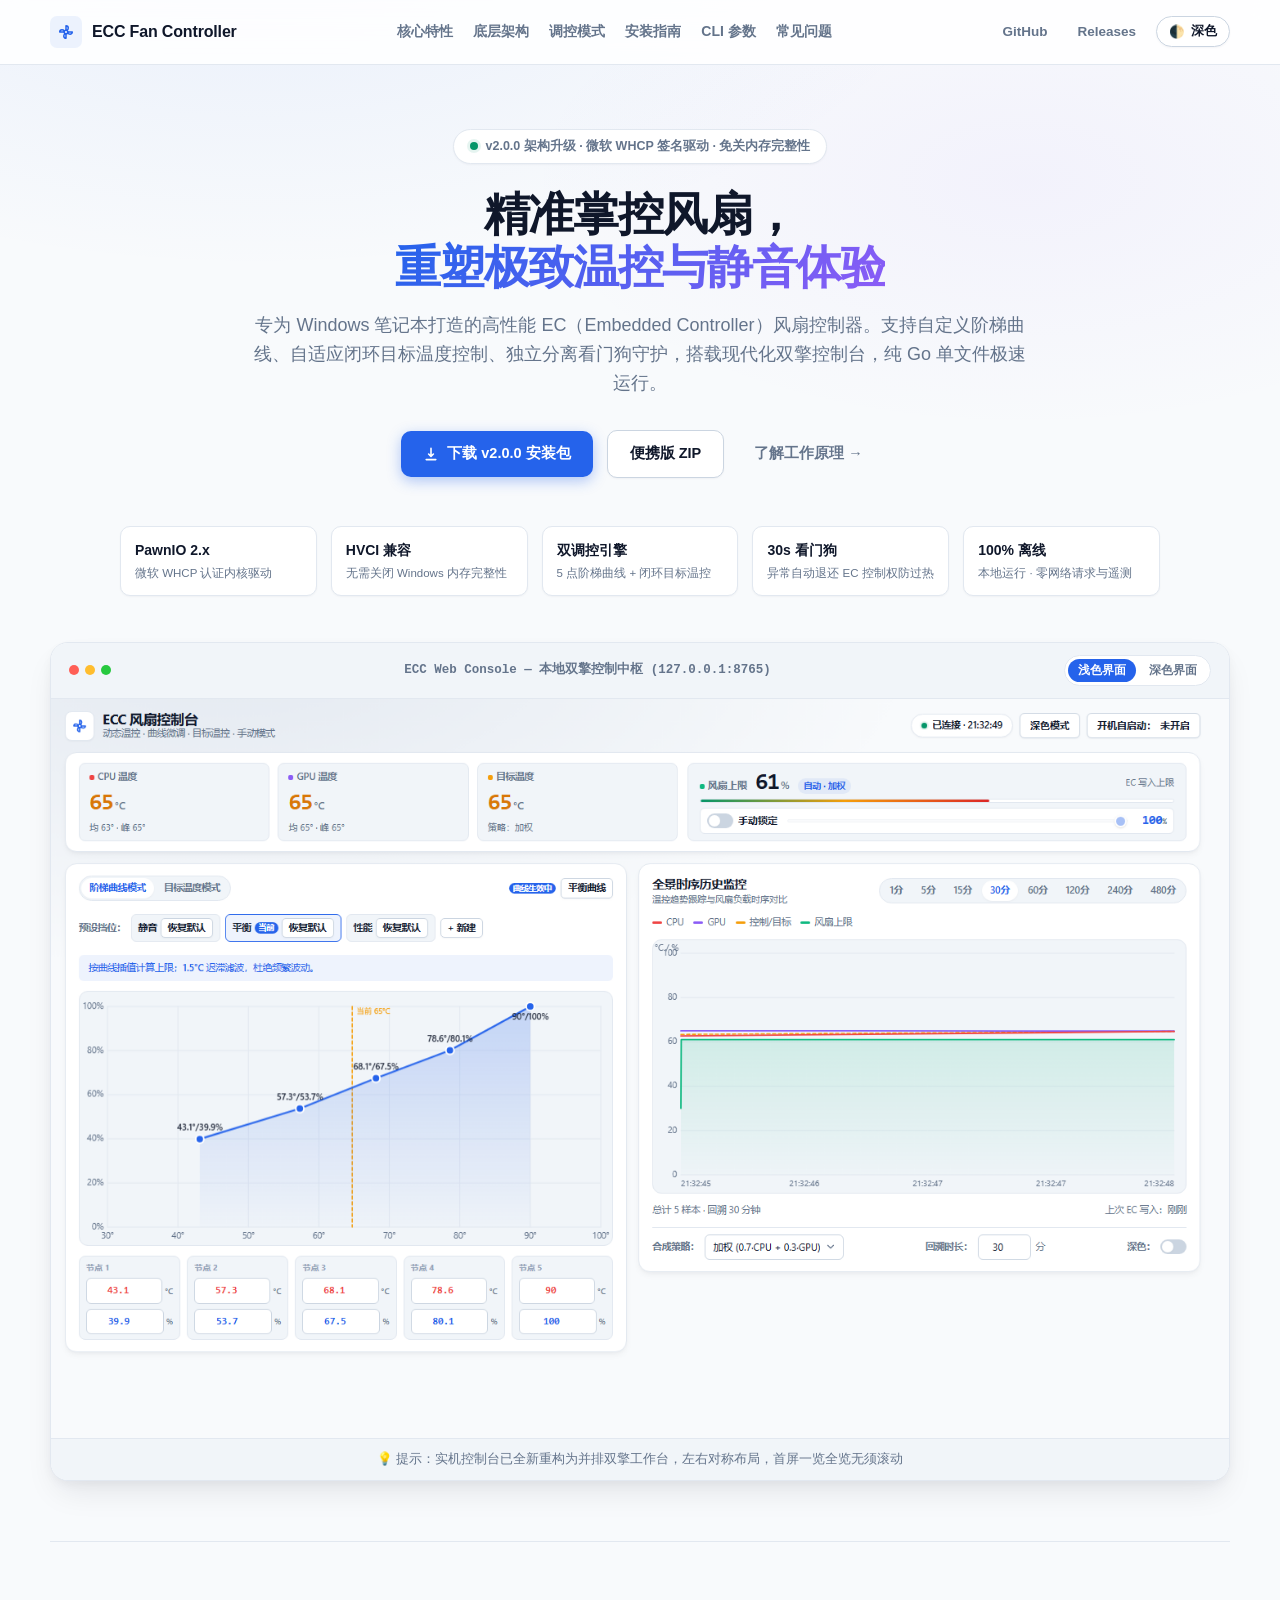
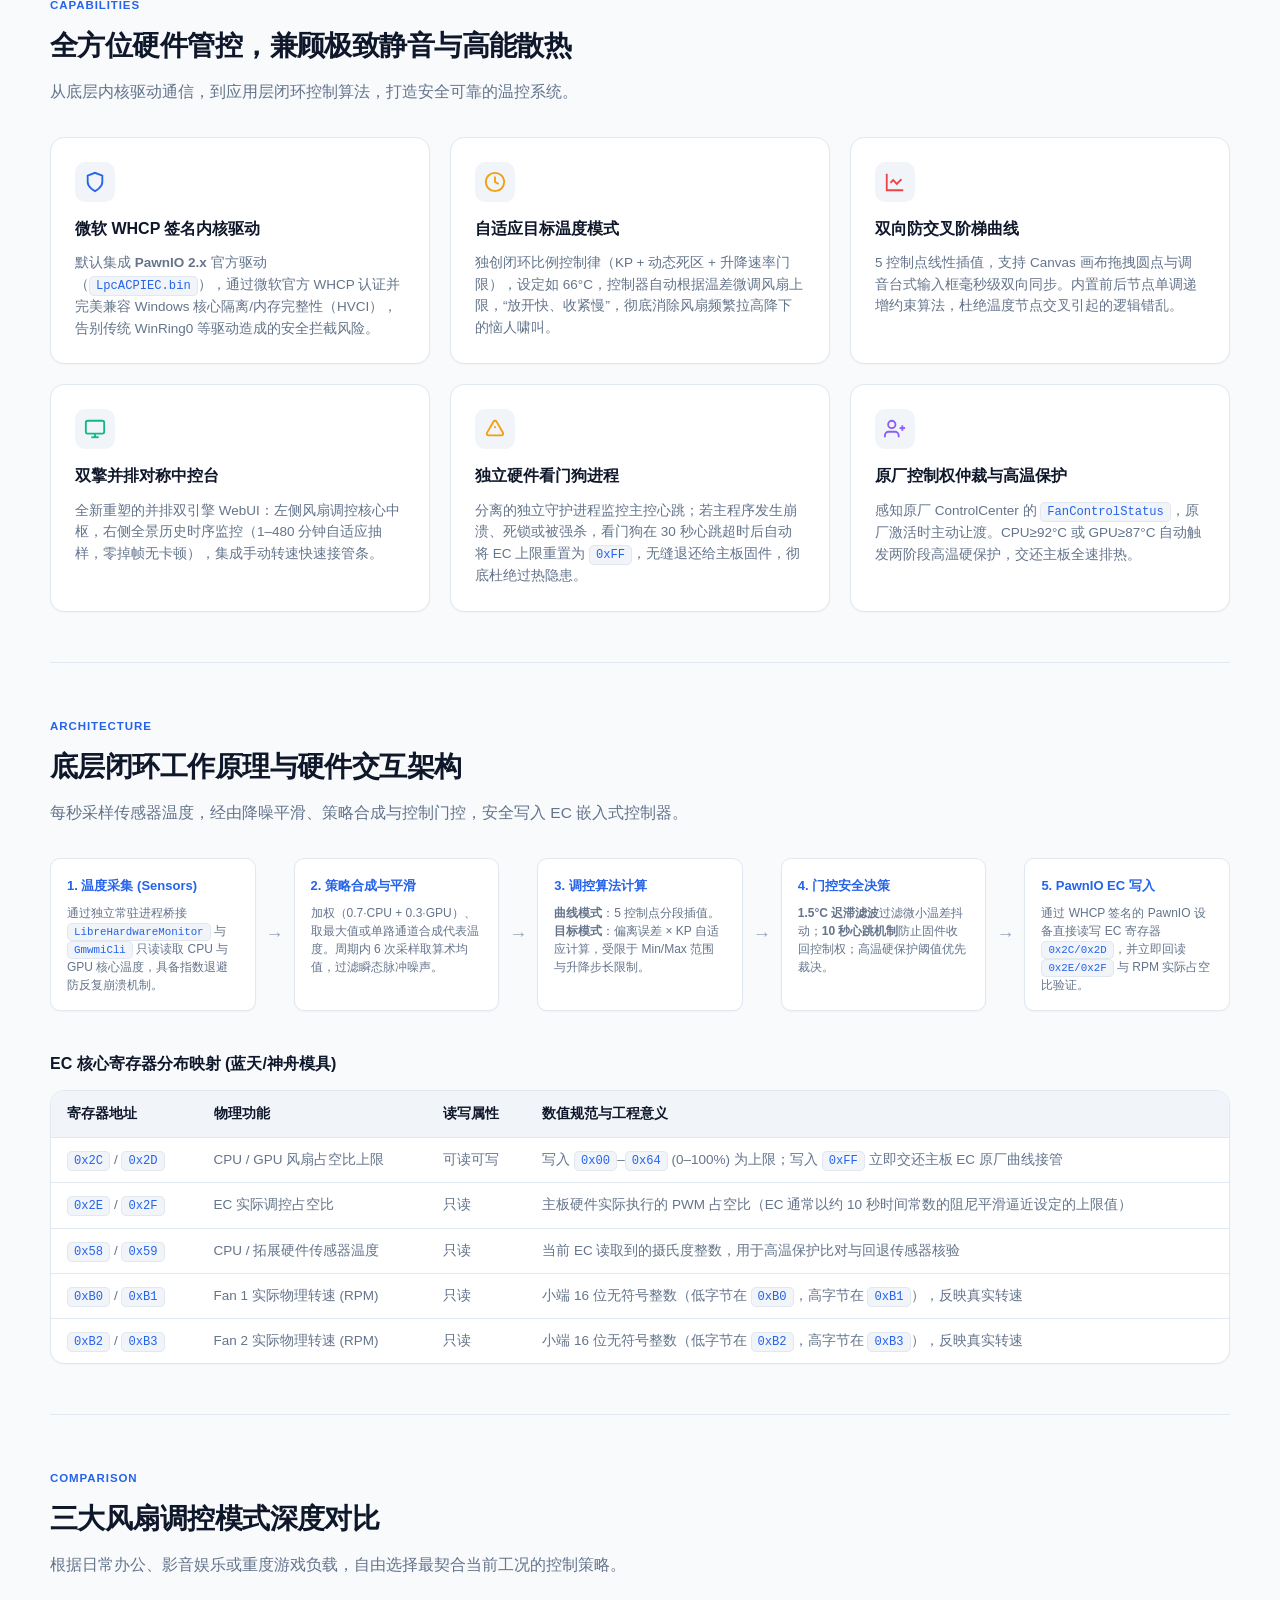
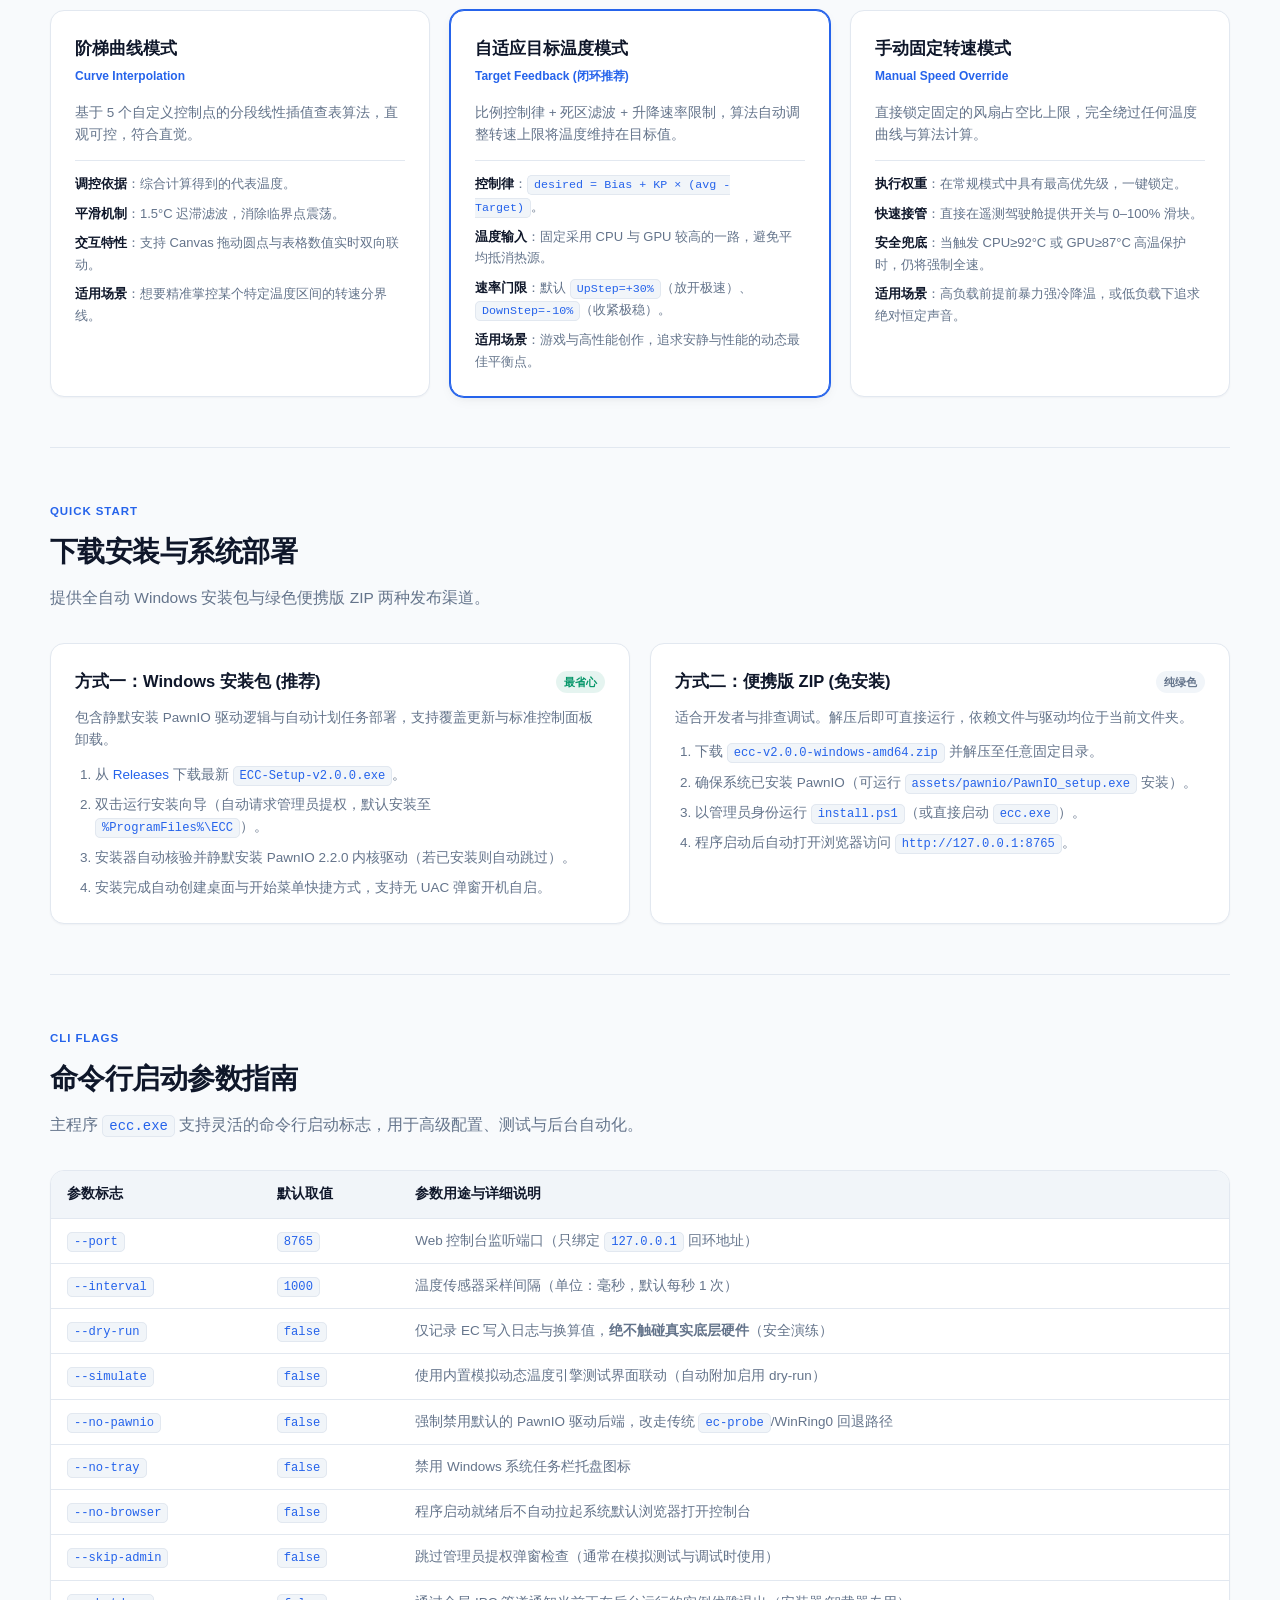
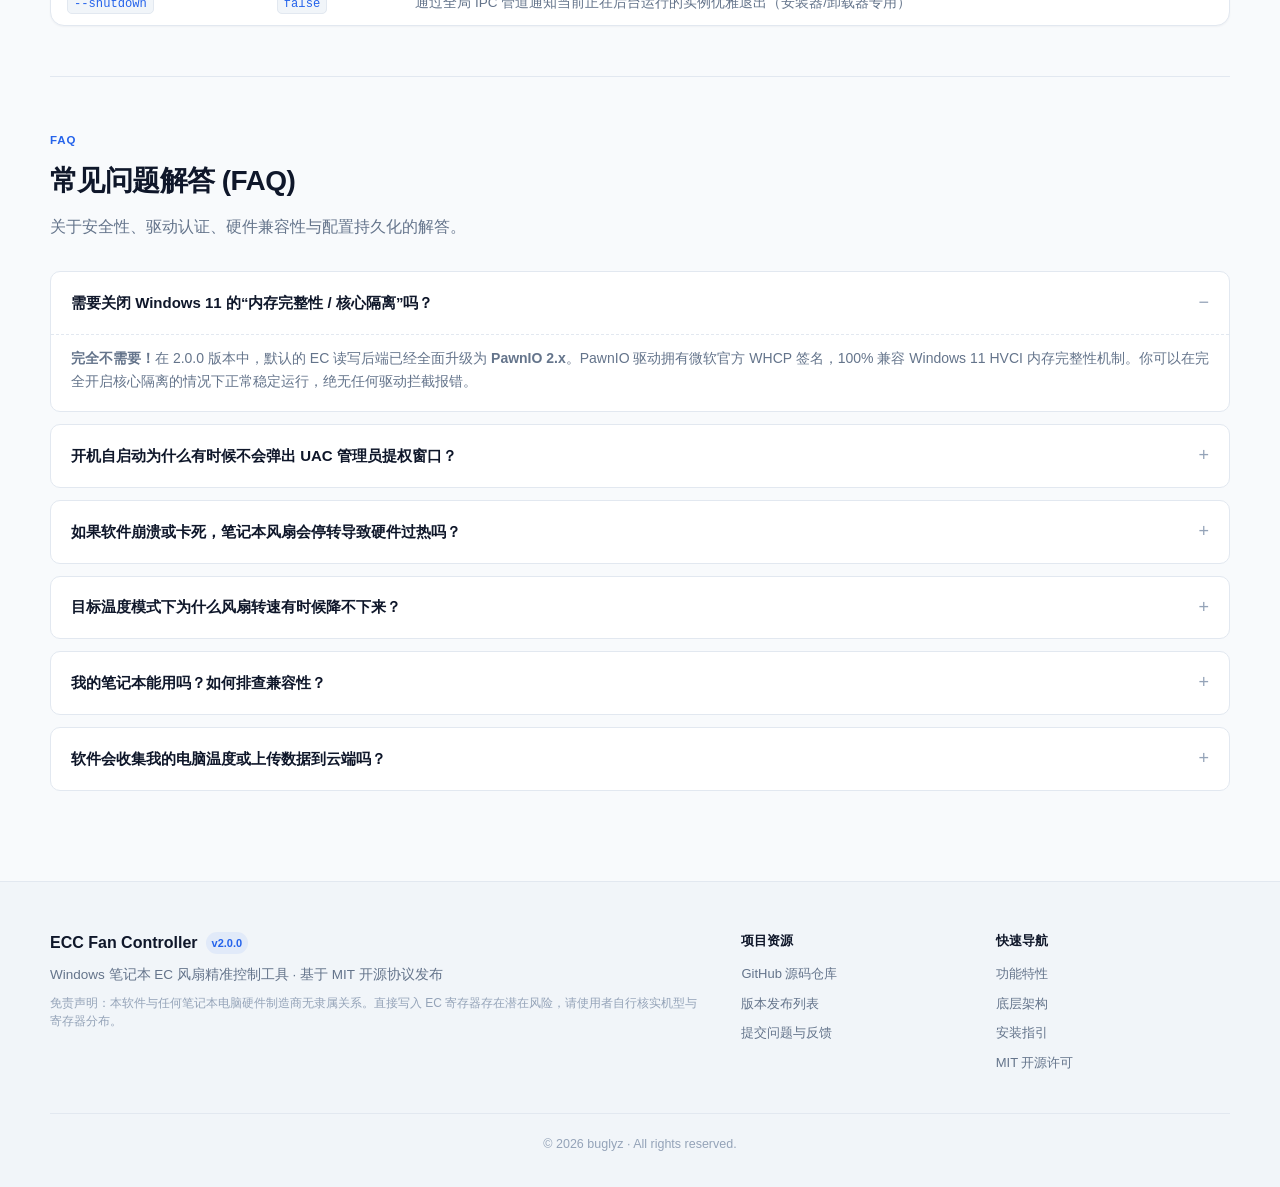
==== commit dc2926e5: "docs(site): 重构 GitHub Pages 项目主页 - 升级视觉工艺与排版，支持深浅色自适应 - 补充 PawnIO 底层架构、5 点曲线与自适应目标温度模式说明 - 更新最新界面预览截" ====
--- a/site/index.html
+++ b/site/index.html
@@ -3,14 +3,15 @@
 <head>
 <meta charset="utf-8">
 <meta name="viewport" content="width=device-width, initial-scale=1">
-<title>ECC Fan Controller</title>
-<meta name="description" content="通过 EC 寄存器控制笔记本风扇的 Windows 工具。读取 CPU/GPU 温度，按自定义曲线写入风扇转速，自带本地 Web 控制台。">
-<meta name="theme-color" content="#fbfbf8">
+<title>ECC Fan Controller — 笔记本 EC 风扇精准控制工具</title>
+<meta name="description" content="基于微软 WHCP 签名驱动与 Windows 原生 ACPI EC 端口的笔记本风扇调控神器。支持自定义 5 点曲线、自适应闭环目标温度模式、独立硬件看门狗与现代化 Web 控制台。">
+<meta name="keywords" content="ECC, Fan Controller, 笔记本风扇控制, EC寄存器, PawnIO, 目标温度模式, 神舟, 蓝天模具">
+<meta name="theme-color" content="#ffffff">
 <link rel="icon" href="favicon.svg" type="image/svg+xml">
 <link rel="canonical" href="https://buglyz.github.io/ecc/">
 <meta property="og:type" content="website">
-<meta property="og:title" content="ECC Fan Controller">
-<meta property="og:description" content="通过 EC 寄存器控制笔记本风扇的 Windows 工具。读取 CPU/GPU 温度，按自定义曲线写入风扇转速，自带本地 Web 控制台。">
+<meta property="og:title" content="ECC Fan Controller — 笔记本 EC 风扇精准控制工具">
+<meta property="og:description" content="基于微软 WHCP 签名驱动的笔记本风扇控制工具。自定义曲线、自适应闭环目标温度控制、独立看门狗，免关闭内存完整性。">
 <meta property="og:url" content="https://buglyz.github.io/ecc/">
 <meta property="og:image" content="https://buglyz.github.io/ecc/assets/dashboard-light.png">
 <meta name="twitter:card" content="summary_large_image">
@@ -30,199 +31,491 @@
 </head>
 <body>
 
+<!-- 页面顶栏 -->
 <header class="site-header">
   <div class="page header-inner">
-    <a class="brand" href="#top">ECC Fan Controller</a>
-    <nav class="nav" aria-label="页面导航">
-      <a href="#overview">概览</a>
-      <a href="#how">原理</a>
-      <a href="#install">安装</a>
-      <a href="#hardware">兼容性</a>
-      <a href="#cli">参数</a>
-      <a href="#faq">FAQ</a>
+    <a class="brand" href="#top">
+      <span class="brand-logo" aria-hidden="true">
+        <svg viewBox="0 0 24 24" fill="none" stroke="currentColor" stroke-width="2" stroke-linecap="round" stroke-linejoin="round">
+          <circle cx="12" cy="12" r="2.4"></circle>
+          <path d="M12 9.6V3.6a3 3 0 0 1 3 3c0 2-1.5 3-1.5 3"></path>
+          <path d="M14.4 12h6a3 3 0 0 1-3 3c-2 0-3-1.5-3-1.5"></path>
+          <path d="M12 14.4v6a3 3 0 0 1-3-3c0-2 1.5-3 1.5-3"></path>
+          <path d="M9.6 12H3.6a3 3 0 0 1 3-3c2 0 3 1.5 3 1.5"></path>
+        </svg>
+      </span>
+      <span>ECC Fan Controller</span>
+    </a>
+    <nav class="nav" aria-label="页面主导航">
+      <a href="#features">核心特性</a>
+      <a href="#how">底层架构</a>
+      <a href="#modes">调控模式</a>
+      <a href="#install">安装指南</a>
+      <a href="#cli">CLI 参数</a>
+      <a href="#faq">常见问题</a>
     </nav>
     <div class="header-links">
-      <a href="https://github.com/buglyz/ecc" target="_blank" rel="noopener">GitHub</a>
-      <a href="https://github.com/buglyz/ecc/releases/latest" target="_blank" rel="noopener">Releases</a>
-      <button id="themeToggle" class="text-button" type="button">暗色</button>
+      <a class="header-icon-link" href="https://github.com/buglyz/ecc" target="_blank" rel="noopener" title="查看 GitHub 仓库">
+        <span>GitHub</span>
+      </a>
+      <a class="header-icon-link" href="https://github.com/buglyz/ecc/releases/latest" target="_blank" rel="noopener" title="获取最新发布版">
+        <span>Releases</span>
+      </a>
+      <button id="themeToggle" class="theme-pill-btn" type="button" aria-label="切换明暗色彩主题">
+        <span class="theme-icon" aria-hidden="true">🌓</span>
+        <span id="themeToggleText">深色</span>
+      </button>
     </div>
   </div>
 </header>
 
 <main class="page" id="top">
-  <section class="intro">
-    <h1>ECC Fan Controller</h1>
-    <p class="lede">通过 EC（Embedded Controller）寄存器控制笔记本风扇的 Windows 工具。读取 CPU/GPU 温度，按自定义曲线写入风扇转速，自带一个本地 Web 控制台。</p>
-    <p class="meta">Windows 10/11 x64 · 管理员权限 · 主程序 MIT · v1.1.0</p>
-    <p class="actions">
-      <a class="button" href="https://github.com/buglyz/ecc/releases/latest" target="_blank" rel="noopener">下载</a>
-      <a href="https://github.com/buglyz/ecc" target="_blank" rel="noopener">源码</a>
-      <a href="#how">工作原理</a>
-      <a href="https://github.com/buglyz/ecc/blob/main/docs/audit/2026-08-01-security-review.md" target="_blank" rel="noopener">安全审计</a>
-    </p>
-  </section>
-
-  <figure class="screenshot">
-    <img id="heroShot" src="assets/dashboard-light.png" alt="ECC Fan Controller 控制台浅色界面：温度卡片、历史图表、风扇曲线与预设" width="1440" height="1400">
-    <figcaption>
-      控制台界面（模拟温度）
-      <span class="shot-switch">
-        <button class="text-button active" type="button" data-shot="light" aria-pressed="true">浅色</button>
-        <span>/</span>
-        <button class="text-button" type="button" data-shot="dark" aria-pressed="false">深色</button>
-      </span>
+  <!-- Hero 英雄区 -->
+  <section class="hero-section">
+    <div class="hero-pill-badge">
+      <span class="badge-dot"></span>
+      <span>v2.0.0 架构升级 · 微软 WHCP 签名驱动 · 免关内存完整性</span>
+    </div>
+
+    <h1 class="hero-title">精准掌控风扇，<br><span class="gradient-text">重塑极致温控与静音体验</span></h1>
+    <p class="hero-lead">专为 Windows 笔记本打造的高性能 EC（Embedded Controller）风扇控制器。支持自定义阶梯曲线、自适应闭环目标温度控制、独立分离看门狗守护，搭载现代化双擎控制台，纯 Go 单文件极速运行。</p>
+
+    <div class="hero-actions">
+      <a class="btn-hero primary" href="https://github.com/buglyz/ecc/releases/latest" target="_blank" rel="noopener">
+        <svg viewBox="0 0 20 20" fill="currentColor" width="16" height="16"><path fill-rule="evenodd" d="M3 17a1 1 0 011-1h12a1 1 0 110 2H4a1 1 0 01-1-1zm3.293-7.707a1 1 0 011.414 0L9 10.586V3a1 1 0 112 0v7.586l1.293-1.293a1 1 0 111.414 1.414l-3 3a1 1 0 01-1.414 0l-3-3a1 1 0 010-1.414z" clip-rule="evenodd"/></svg>
+        下载 v2.0.0 安装包
+      </a>
+      <a class="btn-hero secondary" href="https://github.com/buglyz/ecc/releases/latest" target="_blank" rel="noopener">
+        便携版 ZIP
+      </a>
+      <a class="btn-hero ghost" href="#how">
+        了解工作原理 →
+      </a>
+    </div>
+
+    <!-- 核心优势关键指标 -->
+    <div class="hero-highlights-row">
+      <div class="highlight-item">
+        <strong>PawnIO 2.x</strong>
+        <span>微软 WHCP 认证内核驱动</span>
+      </div>
+      <div class="highlight-item">
+        <strong>HVCI 兼容</strong>
+        <span>无需关闭 Windows 内存完整性</span>
+      </div>
+      <div class="highlight-item">
+        <strong>双调控引擎</strong>
+        <span>5 点阶梯曲线 + 闭环目标温控</span>
+      </div>
+      <div class="highlight-item">
+        <strong>30s 看门狗</strong>
+        <span>异常自动退还 EC 控制权防过热</span>
+      </div>
+      <div class="highlight-item">
+        <strong>100% 离线</strong>
+        <span>本地运行 · 零网络请求与遥测</span>
+      </div>
+    </div>
+  </section>
+
+  <!-- 控制台实拍展示区 (支持切换深浅主题) -->
+  <figure class="screenshot-showcase">
+    <div class="showcase-header">
+      <div class="showcase-mac-dots" aria-hidden="true">
+        <span></span><span></span><span></span>
+      </div>
+      <div class="showcase-title">ECC Web Console — 本地双擎控制中枢 (127.0.0.1:8765)</div>
+      <div class="showcase-switcher">
+        <button class="shot-btn active" type="button" data-shot="light" aria-pressed="true">浅色界面</button>
+        <button class="shot-btn" type="button" data-shot="dark" aria-pressed="false">深色界面</button>
+      </div>
+    </div>
+    <div class="showcase-image-box">
+      <img id="heroShot" src="assets/dashboard-light.png" alt="ECC Fan Controller 全新双擎工作台：左侧风扇阶梯曲线与5节点调音矩阵，右侧全景历史时序监控" width="1440" height="900" loading="eager">
+    </div>
+    <figcaption class="showcase-caption">
+      <span>💡 提示：实机控制台已全新重构为并排双擎工作台，左右对称布局，首屏一览全览无须滚动</span>
     </figcaption>
   </figure>
 
-  <section id="overview">
-    <h2>概览</h2>
-    <dl class="facts">
-      <div>
-        <dt>自定义曲线</dt>
-        <dd>5 个温度节点。画布拖拽或表格精确输入，两种方式实时同步。</dd>
-      </div>
-      <div>
-        <dt>实时监控</dt>
-        <dd>CPU/GPU 温度、目标温度、风扇输出与实际 RPM；历史窗口 1–480 分钟。</dd>
-      </div>
-      <div>
-        <dt>温度策略</dt>
-        <dd>加权（0.7·CPU + 0.3·GPU）、取最大值、仅 CPU、仅 GPU。</dd>
-      </div>
-      <div>
-        <dt>预设与手动</dt>
-        <dd>静音、平衡、性能三挡；手动模式锁定 0–100% 固定转速。</dd>
-      </div>
-      <div>
-        <dt>托盘与自启</dt>
-        <dd>动态托盘图标。Program Files 安装使用 HIGHEST 任务，登录免 UAC；其他目录使用 LIMITED 任务，登录时请求一次 UAC。</dd>
-      </div>
-      <div>
-        <dt>安全兜底</dt>
-        <dd>首个有效温度前不接管 EC；连续 3 个周期无有效温度时释放控制权；写入失败触发托盘告警。</dd>
-      </div>
-      <div>
-        <dt>本地优先</dt>
-        <dd>控制台只监听 127.0.0.1，写接口校验会话令牌与 Host；无账号、无遥测。</dd>
-      </div>
-      <div>
-        <dt>单实例</dt>
-        <dd>全局命名互斥体，与端口无关。重复启动只会打开已有控制台。</dd>
-      </div>
-    </dl>
-  </section>
-
-  <section id="how">
-    <h2>工作原理</h2>
-    <p>默认每 1 秒采样一次，6 次采样为一个决策周期。程序不直接读硬件传感器，而是通过一个常驻 PowerShell 进程桥接 LibreHardwareMonitor。</p>
-    <ol class="flow">
-      <li>
-        <strong>读取温度</strong>
-        <p>PowerShell 进程加载 LibreHardwareMonitor，返回 CPU/GPU 温度；子进程异常时按 1s → 2s → 4s…（上限 30s）退避重启。</p>
-      </li>
-      <li>
-        <strong>合并目标温度</strong>
-        <p>按当前策略把两路温度合成一个值，避免单路传感器噪声直接驱动风扇。</p>
-      </li>
-      <li>
-        <strong>曲线插值</strong>
-        <p>在 5 点曲线上线性插值出目标转速；2°C 滞回与 30 秒心跳减少不必要的 EC 写入。</p>
-      </li>
-      <li>
-        <strong>写入 EC</strong>
-        <p>通过 ec-probe 写风扇寄存器，并读取 RPM 寄存器获取实际转速。</p>
-      </li>
-    </ol>
-    <div class="table-wrap">
+  <!-- 核心特性网格 -->
+  <section class="section-block" id="features">
+    <div class="section-badge">Capabilities</div>
+    <h2 class="section-title">全方位硬件管控，兼顾极致静音与高能散热</h2>
+    <p class="section-desc">从底层内核驱动通信，到应用层闭环控制算法，打造安全可靠的温控系统。</p>
+
+    <div class="features-grid">
+      <article class="feature-card">
+        <div class="feature-icon-badge" style="--c-accent: var(--accent);">
+          <svg viewBox="0 0 24 24" fill="none" stroke="currentColor" stroke-width="2"><path d="M12 22s8-4 8-10V5l-8-3-8 3v7c0 6 8 10 8 10z"/></svg>
+        </div>
+        <h3>微软 WHCP 签名内核驱动</h3>
+        <p>默认集成 <strong>PawnIO 2.x</strong> 官方驱动（<code>LpcACPIEC.bin</code>），通过微软官方 WHCP 认证并完美兼容 Windows 核心隔离/内存完整性（HVCI），告别传统 WinRing0 等驱动造成的安全拦截风险。</p>
+      </article>
+
+      <article class="feature-card">
+        <div class="feature-icon-badge" style="--c-accent: var(--target);">
+          <svg viewBox="0 0 24 24" fill="none" stroke="currentColor" stroke-width="2"><circle cx="12" cy="12" r="10"/><path d="M12 6v6l4 2"/></svg>
+        </div>
+        <h3>自适应目标温度模式</h3>
+        <p>独创闭环比例控制律（KP + 动态死区 + 升降速率门限），设定如 66°C，控制器自动根据温差微调风扇上限，“放开快、收紧慢”，彻底消除风扇频繁拉高降下的恼人啸叫。</p>
+      </article>
+
+      <article class="feature-card">
+        <div class="feature-icon-badge" style="--c-accent: var(--cpu);">
+          <svg viewBox="0 0 24 24" fill="none" stroke="currentColor" stroke-width="2"><path d="M3 3v18h18"/><path d="M19 9l-5 5-4-4-3 3"/></svg>
+        </div>
+        <h3>双向防交叉阶梯曲线</h3>
+        <p>5 控制点线性插值，支持 Canvas 画布拖拽圆点与调音台式输入框毫秒级双向同步。内置前后节点单调递增约束算法，杜绝温度节点交叉引起的逻辑错乱。</p>
+      </article>
+
+      <article class="feature-card">
+        <div class="feature-icon-badge" style="--c-accent: #10b981;">
+          <svg viewBox="0 0 24 24" fill="none" stroke="currentColor" stroke-width="2"><rect x="2" y="3" width="20" height="14" rx="2" ry="2"/><line x1="8" y1="21" x2="16" y2="21"/><line x1="12" y1="17" x2="12" y2="21"/></svg>
+        </div>
+        <h3>双擎并排对称中控台</h3>
+        <p>全新重塑的并排双引擎 WebUI：左侧风扇调控核心中枢，右侧全景历史时序监控（1–480 分钟自适应抽样，零掉帧无卡顿），集成手动转速快速接管条。</p>
+      </article>
+
+      <article class="feature-card">
+        <div class="feature-icon-badge" style="--c-accent: #f59e0b;">
+          <svg viewBox="0 0 24 24" fill="none" stroke="currentColor" stroke-width="2"><path d="M12 9v2m0 4h.01m-6.938 4h13.856c1.54 0 2.502-1.667 1.732-3L13.732 4c-.77-1.333-2.694-1.333-3.464 0L3.34 16c-.77 1.333.192 3 1.732 3z"/></svg>
+        </div>
+        <h3>独立硬件看门狗进程</h3>
+        <p>分离的独立守护进程监控主控心跳；若主程序发生崩溃、死锁或被强杀，看门狗在 30 秒心跳超时后自动将 EC 上限重置为 <code>0xFF</code>，无缝退还给主板固件，彻底杜绝过热隐患。</p>
+      </article>
+
+      <article class="feature-card">
+        <div class="feature-icon-badge" style="--c-accent: #8b5cf6;">
+          <svg viewBox="0 0 24 24" fill="none" stroke="currentColor" stroke-width="2"><path d="M16 21v-2a4 4 0 0 0-4-4H5a4 4 0 0 0-4 4v2"/><circle cx="8.5" cy="7" r="4"/><line x1="20" y1="8" x2="20" y2="14"/><line x1="23" y1="11" x2="17" y2="11"/></svg>
+        </div>
+        <h3>原厂控制权仲裁与高温保护</h3>
+        <p>感知原厂 ControlCenter 的 <code>FanControlStatus</code>，原厂激活时主动让渡。CPU≥92°C 或 GPU≥87°C 自动触发两阶段高温硬保护，交还主板全速排热。</p>
+      </article>
+    </div>
+  </section>
+
+  <!-- 工作原理与系统架构图 -->
+  <section class="section-block" id="how">
+    <div class="section-badge">Architecture</div>
+    <h2 class="section-title">底层闭环工作原理与硬件交互架构</h2>
+    <p class="section-desc">每秒采样传感器温度，经由降噪平滑、策略合成与控制门控，安全写入 EC 嵌入式控制器。</p>
+
+    <div class="arch-flow-diagram" aria-label="ECC 控制循环架构流程图">
+      <div class="arch-step">
+        <div class="arch-step-head">1. 温度采集 (Sensors)</div>
+        <p>通过独立常驻进程桥接 <code>LibreHardwareMonitor</code> 与 <code>GmwmiCli</code> 只读读取 CPU 与 GPU 核心温度，具备指数退避防反复崩溃机制。</p>
+      </div>
+      <div class="arch-arrow">→</div>
+      <div class="arch-step">
+        <div class="arch-step-head">2. 策略合成与平滑</div>
+        <p>加权（0.7·CPU + 0.3·GPU）、取最大值或单路通道合成代表温度。周期内 6 次采样取算术均值，过滤瞬态脉冲噪声。</p>
+      </div>
+      <div class="arch-arrow">→</div>
+      <div class="arch-step">
+        <div class="arch-step-head">3. 调控算法计算</div>
+        <p><strong>曲线模式</strong>：5 控制点分段插值。<br><strong>目标模式</strong>：偏离误差 × KP 自适应计算，受限于 Min/Max 范围与升降步长限制。</p>
+      </div>
+      <div class="arch-arrow">→</div>
+      <div class="arch-step">
+        <div class="arch-step-head">4. 门控安全决策</div>
+        <p><strong>1.5°C 迟滞滤波</strong>过滤微小温差抖动；<strong>10 秒心跳机制</strong>防止固件收回控制权；高温硬保护阈值优先裁决。</p>
+      </div>
+      <div class="arch-arrow">→</div>
+      <div class="arch-step">
+        <div class="arch-step-head">5. PawnIO EC 写入</div>
+        <p>通过 WHCP 签名的 PawnIO 设备直接读写 EC 寄存器 <code>0x2C/0x2D</code>，并立即回读 <code>0x2E/0x2F</code> 与 RPM 实际占空比验证。</p>
+      </div>
+    </div>
+
+    <!-- 寄存器地址映射表 -->
+    <h3 style="font-size: 16px; margin: 24px 0 12px; font-weight: 700;">EC 核心寄存器分布映射 (蓝天/神舟模具)</h3>
+    <div class="table-card">
       <table>
         <thead>
-          <tr><th>用途</th><th>寄存器</th><th>说明</th></tr>
+          <tr>
+            <th>寄存器地址</th>
+            <th>物理功能</th>
+            <th>读写属性</th>
+            <th>数值规范与工程意义</th>
+          </tr>
         </thead>
         <tbody>
-          <tr><td>Fan 1 / Fan 2</td><td><code>0x2C</code> / <code>0x2D</code></td><td>写入 0–100（<code>0x00</code>–<code>0x64</code>）；<code>0xFF</code> 释放给固件</td></tr>
-          <tr><td>Fan 1 RPM</td><td><code>0xB0</code> / <code>0xB1</code></td><td>小端 16 位，低字节在前</td></tr>
-          <tr><td>Fan 2 RPM</td><td><code>0xB2</code> / <code>0xB3</code></td><td>小端 16 位，低字节在前</td></tr>
+          <tr>
+            <td><code>0x2C</code> / <code>0x2D</code></td>
+            <td>CPU / GPU 风扇占空比上限</td>
+            <td>可读可写</td>
+            <td>写入 <code>0x00</code>–<code>0x64</code> (0–100%) 为上限；写入 <code>0xFF</code> 立即交还主板 EC 原厂曲线接管</td>
+          </tr>
+          <tr>
+            <td><code>0x2E</code> / <code>0x2F</code></td>
+            <td>EC 实际调控占空比</td>
+            <td>只读</td>
+            <td>主板硬件实际执行的 PWM 占空比（EC 通常以约 10 秒时间常数的阻尼平滑逼近设定的上限值）</td>
+          </tr>
+          <tr>
+            <td><code>0x58</code> / <code>0x59</code></td>
+            <td>CPU / 拓展硬件传感器温度</td>
+            <td>只读</td>
+            <td>当前 EC 读取到的摄氏度整数，用于高温保护比对与回退传感器核验</td>
+          </tr>
+          <tr>
+            <td><code>0xB0</code> / <code>0xB1</code></td>
+            <td>Fan 1 实际物理转速 (RPM)</td>
+            <td>只读</td>
+            <td>小端 16 位无符号整数（低字节在 <code>0xB0</code>，高字节在 <code>0xB1</code>），反映真实转速</td>
+          </tr>
+          <tr>
+            <td><code>0xB2</code> / <code>0xB3</code></td>
+            <td>Fan 2 实际物理转速 (RPM)</td>
+            <td>只读</td>
+            <td>小端 16 位无符号整数（低字节在 <code>0xB2</code>，高字节在 <code>0xB3</code>），反映真实转速</td>
+          </tr>
         </tbody>
       </table>
     </div>
-    <div class="note">
-      <p><strong>安全策略</strong>：自动模式在拿到首个有效温度前保持固件控制。连续 3 个周期没有任何有效温度时，写入 <code>0xFF</code> 释放 EC 并触发托盘告警；温度恢复后自动重新接管。写失败不会记为“已提交”，下个周期会重试。</p>
-    </div>
-  </section>
-
-  <section id="install">
-    <h2>安装</h2>
-    <p>从 <a href="https://github.com/buglyz/ecc/releases/latest" target="_blank" rel="noopener">Releases</a> 下载最新版本。安装包会请求管理员权限，默认安装到 <code>Program Files\ECC</code>，并创建桌面/开始菜单快捷方式。</p>
-    <pre><code>安装包  ECC-Setup-&lt;version&gt;.exe
-便携版  ecc-&lt;version&gt;-windows-amd64.zip
-校验    SHA256SUMS.txt</code></pre>
-    <p>便携版解压后运行 <code>install.ps1</code>，或直接双击 <code>ecc.exe</code>（需保留同目录 <code>assets/</code>）。启动后浏览器打开 <code>http://127.0.0.1:8765</code>。</p>
-    <p>卸载：安装包版本在 Windows「设置 → 应用」中卸载；便携版运行 <code>uninstall.ps1</code>。</p>
-  </section>
-
-  <section id="hardware">
-    <h2>硬件兼容性</h2>
-    <div class="note warn">
-      <p>EC 寄存器地址因机型而异。本项目只在目标机型上验证了风扇寄存器 <code>0x2C</code>/<code>0x2D</code> 和 RPM 寄存器 <code>0xB0</code>–<code>0xB3</code>。其他机型可能无效，甚至误触其他 EC 功能。</p>
-      <p>未知机型请先用 <code>--dry-run</code> 或 <code>--simulate</code>，并在管理员 PowerShell 中执行 <code>ec-probe read 0x2C</code> 回读确认。完整探测方法见 README。</p>
-    </div>
-  </section>
-
-  <section id="cli">
-    <h2>命令行参数</h2>
-    <div class="table-wrap">
+  </section>
+
+  <!-- 调控模式对比 -->
+  <section class="section-block" id="modes">
+    <div class="section-badge">Comparison</div>
+    <h2 class="section-title">三大风扇调控模式深度对比</h2>
+    <p class="section-desc">根据日常办公、影音娱乐或重度游戏负载，自由选择最契合当前工况的控制策略。</p>
+
+    <div class="modes-grid">
+      <div class="mode-box">
+        <div class="mode-box-header">
+          <h3>阶梯曲线模式</h3>
+          <span class="mode-sub">Curve Interpolation</span>
+        </div>
+        <p class="mode-desc">基于 5 个自定义控制点的分段线性插值查表算法，直观可控，符合直觉。</p>
+        <ul class="mode-features">
+          <li><strong>调控依据</strong>：综合计算得到的代表温度。</li>
+          <li><strong>平滑机制</strong>：1.5°C 迟滞滤波，消除临界点震荡。</li>
+          <li><strong>交互特性</strong>：支持 Canvas 拖动圆点与表格数值实时双向联动。</li>
+          <li><strong>适用场景</strong>：想要精准掌控某个特定温度区间的转速分界线。</li>
+        </ul>
+      </div>
+
+      <div class="mode-box highlight">
+        <div class="mode-box-header">
+          <h3>自适应目标温度模式</h3>
+          <span class="mode-sub">Target Feedback (闭环推荐)</span>
+        </div>
+        <p class="mode-desc">比例控制律 + 死区滤波 + 升降速率限制，算法自动调整转速上限将温度维持在目标值。</p>
+        <ul class="mode-features">
+          <li><strong>控制律</strong>：<code>desired = Bias + KP × (avg - Target)</code>。</li>
+          <li><strong>温度输入</strong>：固定采用 CPU 与 GPU 较高的一路，避免平均抵消热源。</li>
+          <li><strong>速率门限</strong>：默认 <code>UpStep=+30%</code>（放开极速）、<code>DownStep=-10%</code>（收紧极稳）。</li>
+          <li><strong>适用场景</strong>：游戏与高性能创作，追求安静与性能的动态最佳平衡点。</li>
+        </ul>
+      </div>
+
+      <div class="mode-box">
+        <div class="mode-box-header">
+          <h3>手动固定转速模式</h3>
+          <span class="mode-sub">Manual Speed Override</span>
+        </div>
+        <p class="mode-desc">直接锁定固定的风扇占空比上限，完全绕过任何温度曲线与算法计算。</p>
+        <ul class="mode-features">
+          <li><strong>执行权重</strong>：在常规模式中具有最高优先级，一键锁定。</li>
+          <li><strong>快速接管</strong>：直接在遥测驾驶舱提供开关与 0–100% 滑块。</li>
+          <li><strong>安全兜底</strong>：当触发 CPU≥92°C 或 GPU≥87°C 高温保护时，仍将强制全速。</li>
+          <li><strong>适用场景</strong>：高负载前提前暴力强冷降温，或低负载下追求绝对恒定声音。</li>
+        </ul>
+      </div>
+    </div>
+  </section>
+
+  <!-- 安装与快速开始 -->
+  <section class="section-block" id="install">
+    <div class="section-badge">Quick Start</div>
+    <h2 class="section-title">下载安装与系统部署</h2>
+    <p class="section-desc">提供全自动 Windows 安装包与绿色便携版 ZIP 两种发布渠道。</p>
+
+    <div class="install-cards-row">
+      <div class="install-card">
+        <div class="install-card-title">
+          <h3>方式一：Windows 安装包 (推荐)</h3>
+          <span class="install-badge">最省心</span>
+        </div>
+        <p class="install-desc">包含静默安装 PawnIO 驱动逻辑与自动计划任务部署，支持覆盖更新与标准控制面板卸载。</p>
+        <ol class="install-steps">
+          <li>从 <a href="https://github.com/buglyz/ecc/releases/latest" target="_blank" rel="noopener">Releases</a> 下载最新 <code>ECC-Setup-v2.0.0.exe</code>。</li>
+          <li>双击运行安装向导（自动请求管理员提权，默认安装至 <code>%ProgramFiles%\ECC</code>）。</li>
+          <li>安装器自动核验并静默安装 PawnIO 2.2.0 内核驱动（若已安装则自动跳过）。</li>
+          <li>安装完成自动创建桌面与开始菜单快捷方式，支持无 UAC 弹窗开机自启。</li>
+        </ol>
+      </div>
+
+      <div class="install-card">
+        <div class="install-card-title">
+          <h3>方式二：便携版 ZIP (免安装)</h3>
+          <span class="install-badge" style="background: var(--surface-alt); color: var(--text-muted);">纯绿色</span>
+        </div>
+        <p class="install-desc">适合开发者与排查调试。解压后即可直接运行，依赖文件与驱动均位于当前文件夹。</p>
+        <ol class="install-steps">
+          <li>下载 <code>ecc-v2.0.0-windows-amd64.zip</code> 并解压至任意固定目录。</li>
+          <li>确保系统已安装 PawnIO（可运行 <code>assets/pawnio/PawnIO_setup.exe</code> 安装）。</li>
+          <li>以管理员身份运行 <code>install.ps1</code>（或直接启动 <code>ecc.exe</code>）。</li>
+          <li>程序启动后自动打开浏览器访问 <code>http://127.0.0.1:8765</code>。</li>
+        </ol>
+      </div>
+    </div>
+  </section>
+
+  <!-- 命令行参数 -->
+  <section class="section-block" id="cli">
+    <div class="section-badge">CLI Flags</div>
+    <h2 class="section-title">命令行启动参数指南</h2>
+    <p class="section-desc">主程序 <code>ecc.exe</code> 支持灵活的命令行启动标志，用于高级配置、测试与后台自动化。</p>
+
+    <div class="table-card">
       <table>
         <thead>
-          <tr><th>参数</th><th>默认</th><th>说明</th></tr>
+          <tr>
+            <th>参数标志</th>
+            <th>默认取值</th>
+            <th>参数用途与详细说明</th>
+          </tr>
         </thead>
         <tbody>
-          <tr><td><code>--port</code></td><td><code>8765</code></td><td>Web 控制台端口</td></tr>
-          <tr><td><code>--interval</code></td><td><code>1000</code></td><td>采样间隔（毫秒）</td></tr>
-          <tr><td><code>--dry-run</code></td><td>关</td><td>只记录 EC 写入，不操作硬件</td></tr>
-          <tr><td><code>--simulate</code></td><td>关</td><td>使用模拟温度（同时启用 dry-run）</td></tr>
-          <tr><td><code>--skip-admin</code></td><td>关</td><td>跳过管理员权限检查</td></tr>
-          <tr><td><code>--no-tray</code></td><td>关</td><td>禁用系统托盘图标</td></tr>
-          <tr><td><code>--no-browser</code></td><td>关</td><td>启动时不自动打开浏览器</td></tr>
-          <tr><td><code>--shutdown</code></td><td>关</td><td>通知已运行实例优雅退出</td></tr>
+          <tr>
+            <td><code>--port</code></td>
+            <td><code>8765</code></td>
+            <td>Web 控制台监听端口（只绑定 <code>127.0.0.1</code> 回环地址）</td>
+          </tr>
+          <tr>
+            <td><code>--interval</code></td>
+            <td><code>1000</code></td>
+            <td>温度传感器采样间隔（单位：毫秒，默认每秒 1 次）</td>
+          </tr>
+          <tr>
+            <td><code>--dry-run</code></td>
+            <td><code>false</code></td>
+            <td>仅记录 EC 写入日志与换算值，<strong>绝不触碰真实底层硬件</strong>（安全演练）</td>
+          </tr>
+          <tr>
+            <td><code>--simulate</code></td>
+            <td><code>false</code></td>
+            <td>使用内置模拟动态温度引擎测试界面联动（自动附加启用 dry-run）</td>
+          </tr>
+          <tr>
+            <td><code>--no-pawnio</code></td>
+            <td><code>false</code></td>
+            <td>强制禁用默认的 PawnIO 驱动后端，改走传统 <code>ec-probe</code>/WinRing0 回退路径</td>
+          </tr>
+          <tr>
+            <td><code>--no-tray</code></td>
+            <td><code>false</code></td>
+            <td>禁用 Windows 系统任务栏托盘图标</td>
+          </tr>
+          <tr>
+            <td><code>--no-browser</code></td>
+            <td><code>false</code></td>
+            <td>程序启动就绪后不自动拉起系统默认浏览器打开控制台</td>
+          </tr>
+          <tr>
+            <td><code>--skip-admin</code></td>
+            <td><code>false</code></td>
+            <td>跳过管理员提权弹窗检查（通常在模拟测试与调试时使用）</td>
+          </tr>
+          <tr>
+            <td><code>--shutdown</code></td>
+            <td><code>false</code></td>
+            <td>通过全局 IPC 管道通知当前正在后台运行的实例优雅退出（安装器/卸载器专用）</td>
+          </tr>
         </tbody>
       </table>
     </div>
   </section>
 
-  <section id="security">
-    <h2>安全与发布</h2>
-    <p>配置写入采用临时文件 + 原子替换，损坏时自动备份为 <code>.corrupted.&lt;timestamp&gt;</code>。控制台只监听 <code>127.0.0.1</code>，所有写接口校验页面注入的会话令牌和回环 Host。程序不收集遥测，配置与日志位于 <code>%LOCALAPPDATA%\FanController</code>。</p>
-    <p>主程序使用 MIT 许可证，第三方组件遵循各自许可证。每个 Release 附带 <code>SHA256SUMS.txt</code>。当前安装包尚未代码签名，正在申请 <a href="https://signpath.org/" target="_blank" rel="noopener">SignPath Foundation</a> 的免费开源签名；在此之前首次运行可能出现 SmartScreen 提示。</p>
-  </section>
-
-  <section id="faq">
-    <h2>常见问题</h2>
-    <dl class="faq">
-      <dt>会把温度数据上传到云端吗？</dt>
-      <dd>不会。温度、转速和配置只在本机处理，没有账号体系，也没有遥测。</dd>
-      <dt>为什么需要管理员权限？</dt>
-      <dd>访问 EC 寄存器需要加载 WinRing0 驱动，由 <code>ec-probe.exe</code> 完成读写；没有管理员权限无法操作硬件。</dd>
-      <dt>自定义目录安装后，开机自启会弹 UAC 吗？</dt>
-      <dd>会，登录时请求一次。Program Files 内使用 HIGHEST 计划任务，登录免 UAC；其他目录使用 LIMITED 任务，由程序自身请求提权。</dd>
-      <dt>换一台笔记本能用吗？</dt>
-      <dd>不一定。风扇和 RPM 寄存器地址因机型而异，先确认寄存器，再用 <code>--dry-run</code> / <code>--simulate</code> 验证。</dd>
-      <dt>安装包会触发 SmartScreen 吗？</dt>
-      <dd>当前发布包未签名，首次运行可能出现提示。可以用 <code>SHA256SUMS.txt</code> 校验文件完整性；SignPath Foundation 签名正在申请中。</dd>
-    </dl>
+  <!-- 常见问题 FAQ -->
+  <section class="section-block" id="faq">
+    <div class="section-badge">FAQ</div>
+    <h2 class="section-title">常见问题解答 (FAQ)</h2>
+    <p class="section-desc">关于安全性、驱动认证、硬件兼容性与配置持久化的解答。</p>
+
+    <div class="faq-accordion">
+      <details class="faq-item" open>
+        <summary class="faq-question">需要关闭 Windows 11 的“内存完整性 / 核心隔离”吗？</summary>
+        <div class="faq-answer">
+          <p><strong>完全不需要！</strong>在 2.0.0 版本中，默认的 EC 读写后端已经全面升级为 <strong>PawnIO 2.x</strong>。PawnIO 驱动拥有微软官方 WHCP 签名，100% 兼容 Windows 11 HVCI 内存完整性机制。你可以在完全开启核心隔离的情况下正常稳定运行，绝无任何驱动拦截报错。</p>
+        </div>
+      </details>
+
+      <details class="faq-item">
+        <summary class="faq-question">开机自启动为什么有时候不会弹出 UAC 管理员提权窗口？</summary>
+        <div class="faq-answer">
+          <p>这是 ECC 的安全机制设计：如果通过官方安装包安装在 <code>C:\Program Files\ECC</code> 下，由于该目录属于受保护的系统安全路径，开机自启会使用系统计划任务的 <code>HIGHEST</code> 特权级静默启动，免去每次开机点击 UAC 提权；如果安装在非保护目录，开机自启则使用普通用户级任务，登录时程序会请求一次 UAC 确认，杜绝以高权限自启非保护目录的提权安全风险。</p>
+        </div>
+      </details>
+
+      <details class="faq-item">
+        <summary class="faq-question">如果软件崩溃或卡死，笔记本风扇会停转导致硬件过热吗？</summary>
+        <div class="faq-answer">
+          <p><strong>绝对不会。</strong>ECC 设计了多重冗余安全机制：</p>
+          <ul>
+            <li><strong>独立看门狗进程</strong>：主程序启动时会同步拉起一个独立的看门狗进程监控心跳；若主程序崩溃、被任务管理器杀死或线程死锁导致 30 秒无心跳，看门狗会立即向 EC 写入 <code>0xFF</code> 释放所有控制权，交还给主板 BIOS 原厂风扇曲线。</li>
+            <li><strong>传感器失联保护</strong>：若温度传感器连续 3 个周期未读取到有效数值，控制器主动退出并写入 <code>0xFF</code> 释放硬件。</li>
+            <li><strong>两阶段高温硬保护</strong>：只要侦测到 CPU≥92°C 或 GPU≥87°C，无视任何软件锁定，强制把控制权归还给主板全力排热。</li>
+          </ul>
+        </div>
+      </details>
+
+      <details class="faq-item">
+        <summary class="faq-question">目标温度模式下为什么风扇转速有时候降不下来？</summary>
+        <div class="faq-answer">
+          <p>在蓝天/神舟等大多数笔记本架构中，EC 寄存器 <code>0x2C/0x2D</code> 的物理意义是<strong>风扇占空比上限（Speed Cap）</strong>。这意味着：ECC 可以将风扇转速压制到原厂曲线以下以换取静音，但如果主板固件自身的温控规则在当前温度下要求更激进的高转速，由于硬件是“取二者较严格者”，软件上限不会越权强行停转风扇。此外，若当前处于 <code>UpStep/DownStep</code> 降速速率限制中，风扇也会以设定步进缓慢收紧，避免瞬间忽快忽慢。</p>
+        </div>
+      </details>
+
+      <details class="faq-item">
+        <summary class="faq-question">我的笔记本能用吗？如何排查兼容性？</summary>
+        <div class="faq-answer">
+          <p>本项目已在神舟 Hasee QNLXS（i7-12650H + RTX 4060，BIOS SQ131）完成 100% 验证，并适配大多数蓝天（Clevo）及同方公模架构的机型。不同品牌和主板 EC 寄存器定义可能不同。建议未知机型首次运行添加 <code>--simulate</code> 或 <code>--dry-run</code> 启动，并在管理员终端中核验读写响应后再实际接管。</p>
+        </div>
+      </details>
+
+      <details class="faq-item">
+        <summary class="faq-question">软件会收集我的电脑温度或上传数据到云端吗？</summary>
+        <div class="faq-answer">
+          <p><strong>完全不会。</strong>本软件为 100% 纯本地离线开源项目，不包含任何云端通信接口、数据收集、遥测探针（Telemetry）或用户账号体系。Web 控制台仅绑定回环地址 <code>127.0.0.1</code>，并具备页面 Session Token 与 Host 白名单防跨域拦截防护，网络绝对安全。</p>
+        </div>
+      </details>
+    </div>
   </section>
 </main>
 
+<!-- 页脚 Footer -->
 <footer class="site-footer">
-  <div class="page">
-    <p>
-      ECC Fan Controller · MIT License ·
-      <a href="https://github.com/buglyz/ecc" target="_blank" rel="noopener">GitHub</a> ·
-      <a href="https://github.com/buglyz/ecc/releases" target="_blank" rel="noopener">Releases</a> ·
-      <a href="https://github.com/buglyz/ecc/issues" target="_blank" rel="noopener">Issues</a> ·
-      <a href="https://github.com/buglyz/ecc/blob/main/LICENSE" target="_blank" rel="noopener">License</a>
-    </p>
-    <p class="muted">与任何笔记本厂商无隶属关系。写 EC 有风险，请自行确认机型与寄存器。</p>
-    <p class="muted">© <span id="year">2026</span> buglyz</p>
+  <div class="page footer-inner">
+    <div class="footer-brand-col">
+      <div class="footer-logo">
+        <span>ECC Fan Controller</span>
+        <span class="footer-version">v2.0.0</span>
+      </div>
+      <p class="footer-copy">Windows 笔记本 EC 风扇精准控制工具 · 基于 MIT 开源协议发布</p>
+      <p class="footer-disclaimer">免责声明：本软件与任何笔记本电脑硬件制造商无隶属关系。直接写入 EC 寄存器存在潜在风险，请使用者自行核实机型与寄存器分布。</p>
+    </div>
+    <div class="footer-links-col">
+      <div class="footer-nav-group">
+        <h4>项目资源</h4>
+        <a href="https://github.com/buglyz/ecc" target="_blank" rel="noopener">GitHub 源码仓库</a>
+        <a href="https://github.com/buglyz/ecc/releases" target="_blank" rel="noopener">版本发布列表</a>
+        <a href="https://github.com/buglyz/ecc/issues" target="_blank" rel="noopener">提交问题与反馈</a>
+      </div>
+      <div class="footer-nav-group">
+        <h4>快速导航</h4>
+        <a href="#features">功能特性</a>
+        <a href="#how">底层架构</a>
+        <a href="#install">安装指引</a>
+        <a href="https://github.com/buglyz/ecc/blob/main/LICENSE" target="_blank" rel="noopener">MIT 开源许可</a>
+      </div>
+    </div>
+  </div>
+  <div class="page footer-bottom">
+    <span>© <span id="year">2026</span> buglyz · All rights reserved.</span>
   </div>
 </footer>
 
--- a/site/assets/site.css
+++ b/site/assets/site.css
@@ -1,47 +1,101 @@
+/* ==========================================================================
+   ECC Fan Controller — 官方主页样式系统 (Modern Industrial Aesthetics)
+   ========================================================================== */
+
 :root {
   color-scheme: light;
-  --bg: #fbfbf8;
-  --text: #191918;
-  --muted: #65655f;
-  --border: #e2e2da;
-  --code-bg: #f1f1ea;
-  --accent: #2f4bc7;
-  --accent-hover: #1f36a0;
-  --warn: #7a5200;
-  --warn-bg: #fcf6e5;
-  --warn-border: #e7d29a;
+  --bg: #f8fafc;
+  --bg-subtle: #f1f5f9;
+  --surface: #ffffff;
+  --surface-hover: #f8fafc;
+  --surface-alt: #f1f5f9;
+  --surface-glass: rgba(255, 255, 255, 0.85);
+  --border: #e2e8f0;
+  --border-strong: #cbd5e1;
+  --text-main: #0f172a;
+  --text-muted: #64748b;
+  --text-dim: #94a3b8;
+  --accent: #2563eb;
+  --accent-hover: #1d4ed8;
+  --accent-soft: rgba(37, 99, 235, 0.08);
+  --accent-glow: rgba(37, 99, 235, 0.25);
+  --ok: #059669;
+  --ok-soft: rgba(5, 150, 105, 0.1);
+  --warn: #d97706;
+  --warn-soft: rgba(217, 119, 6, 0.1);
+  --danger: #dc2626;
+  --danger-soft: rgba(220, 38, 38, 0.1);
+  --cpu: #ef4444;
+  --gpu: #8b5cf6;
+  --target: #f59e0b;
+  --fan: #10b981;
+  --shadow-sm: 0 1px 2px 0 rgba(15, 23, 42, 0.04);
+  --shadow-md: 0 4px 14px -2px rgba(15, 23, 42, 0.06), 0 2px 6px -1px rgba(15, 23, 42, 0.04);
+  --shadow-lg: 0 16px 32px -8px rgba(15, 23, 42, 0.1), 0 4px 12px -2px rgba(15, 23, 42, 0.05);
+  --radius-xl: 18px;
+  --radius-lg: 14px;
+  --radius-md: 10px;
+  --radius-sm: 7px;
+  --font: -apple-system, BlinkMacSystemFont, "Segoe UI", Roboto, "PingFang SC", "Microsoft YaHei", sans-serif;
+  --font-mono: ui-monospace, SFMono-Regular, Menlo, Monaco, Consolas, "Liberation Mono", monospace;
 }
 
 html[data-theme="dark"] {
   color-scheme: dark;
-  --bg: #0f0f10;
-  --text: #e9e9e6;
-  --muted: #9a9a95;
-  --border: #2a2a2c;
-  --code-bg: #1a1a1c;
-  --accent: #9db4ff;
-  --accent-hover: #c0ceff;
-  --warn: #e5c06a;
-  --warn-bg: #241d0c;
-  --warn-border: #4a3a16;
-}
-
-*,
-*::before,
-*::after {
+  --bg: #090d16;
+  --bg-subtle: #111827;
+  --surface: #111827;
+  --surface-hover: #1e293b;
+  --surface-alt: #162032;
+  --surface-glass: rgba(17, 24, 39, 0.85);
+  --border: #1e293d;
+  --border-strong: #334155;
+  --text-main: #f8fafc;
+  --text-muted: #94a3b8;
+  --text-dim: #64748b;
+  --accent: #3b82f6;
+  --accent-hover: #60a5fa;
+  --accent-soft: rgba(59, 130, 246, 0.15);
+  --accent-glow: rgba(59, 130, 246, 0.35);
+  --ok: #10b981;
+  --ok-soft: rgba(16, 185, 129, 0.15);
+  --warn: #fbbf24;
+  --warn-soft: rgba(251, 191, 36, 0.15);
+  --danger: #f87171;
+  --danger-soft: rgba(248, 113, 113, 0.15);
+  --cpu: #f87171;
+  --gpu: #a78bfa;
+  --target: #fbbf24;
+  --fan: #34d399;
+  --shadow-sm: 0 1px 2px 0 rgba(0, 0, 0, 0.4);
+  --shadow-md: 0 4px 14px -2px rgba(0, 0, 0, 0.5), 0 2px 6px -1px rgba(0, 0, 0, 0.4);
+  --shadow-lg: 0 20px 40px -8px rgba(0, 0, 0, 0.75);
+}
+
+/* 全局重置与排版 */
+*, *::before, *::after {
   box-sizing: border-box;
+  margin: 0;
+  padding: 0;
 }
 
 html {
   scroll-behavior: smooth;
-  scroll-padding-top: 72px;
+  scroll-padding-top: 80px;
+  -webkit-text-size-adjust: 100%;
 }
 
 body {
-  margin: 0;
-  background: var(--bg);
-  color: var(--text);
-  font: 16px/1.72 ui-sans-serif, system-ui, -apple-system, "Segoe UI", "Microsoft YaHei", "PingFang SC", sans-serif;
+  font-family: var(--font);
+  font-size: 15px;
+  line-height: 1.65;
+  color: var(--text-main);
+  background-color: var(--bg);
+  background-image:
+    radial-gradient(1200px 600px at 20% -10%, var(--accent-soft) 0%, transparent 60%),
+    radial-gradient(1000px 500px at 80% 20%, rgba(139, 92, 246, 0.05) 0%, transparent 50%);
+  background-attachment: fixed;
+  transition: background-color .2s ease, color .2s ease;
   -webkit-font-smoothing: antialiased;
   text-rendering: optimizeLegibility;
 }
@@ -49,457 +103,796 @@
 a {
   color: var(--accent);
   text-decoration: none;
-}
-
+  transition: color .15s ease;
+}
 a:hover {
   color: var(--accent-hover);
-  text-decoration: underline;
-  text-underline-offset: 3px;
 }
 
 .page {
-  width: min(880px, calc(100% - 48px));
+  width: min(1180px, calc(100% - 48px));
   margin: 0 auto;
 }
 
-/* Header */
-
+code {
+  font-family: var(--font-mono);
+  font-size: 0.9em;
+  padding: 2px 6px;
+  border-radius: 5px;
+  background: var(--surface-alt);
+  border: 1px solid var(--border);
+  color: var(--accent);
+}
+
+/* ==========================================================================
+   Header 导航栏 (毛玻璃悬浮)
+   ========================================================================== */
 .site-header {
   position: sticky;
   top: 0;
-  z-index: 10;
-  background: var(--bg);
+  z-index: 100;
+  background: var(--surface-glass);
+  backdrop-filter: blur(12px);
+  -webkit-backdrop-filter: blur(12px);
   border-bottom: 1px solid var(--border);
+  transition: all .2s ease;
 }
 
 .header-inner {
   display: flex;
   align-items: center;
-  gap: 24px;
-  min-height: 58px;
+  justify-content: space-between;
+  gap: 20px;
+  min-height: 64px;
 }
 
 .brand {
-  color: var(--text);
-  font-size: 15px;
-  font-weight: 650;
+  display: flex;
+  align-items: center;
+  gap: 10px;
+  color: var(--text-main);
+  font-size: 16px;
+  font-weight: 750;
   letter-spacing: -0.01em;
   white-space: nowrap;
 }
-
 .brand:hover {
-  color: var(--text);
+  color: var(--text-main);
   text-decoration: none;
 }
+.brand-logo {
+  width: 32px;
+  height: 32px;
+  border-radius: var(--radius-sm);
+  background: var(--accent-soft);
+  color: var(--accent);
+  display: flex;
+  align-items: center;
+  justify-content: center;
+}
+.brand-logo svg {
+  width: 18px;
+  height: 18px;
+}
 
 .nav {
   display: flex;
-  gap: 16px;
-  margin-left: auto;
-  font-size: 13px;
-}
-
+  align-items: center;
+  gap: 20px;
+  font-size: 14px;
+  font-weight: 600;
+}
 .nav a {
-  color: var(--muted);
-}
-
+  color: var(--text-muted);
+  transition: color .15s ease;
+}
 .nav a:hover {
-  color: var(--text);
+  color: var(--text-main);
   text-decoration: none;
 }
 
 .header-links {
   display: flex;
   align-items: center;
+  gap: 10px;
+}
+.header-icon-link {
+  font-size: 13.5px;
+  font-weight: 600;
+  color: var(--text-muted);
+  padding: 6px 10px;
+  border-radius: var(--radius-sm);
+  transition: all .15s ease;
+}
+.header-icon-link:hover {
+  color: var(--text-main);
+  background: var(--surface-hover);
+  text-decoration: none;
+}
+
+.theme-pill-btn {
+  display: inline-flex;
+  align-items: center;
+  gap: 6px;
+  padding: 6px 12px;
+  border-radius: 999px;
+  border: 1px solid var(--border-strong);
+  background: var(--surface);
+  color: var(--text-main);
+  font-size: 12.5px;
+  font-weight: 600;
+  cursor: pointer;
+  box-shadow: var(--shadow-sm);
+  transition: all .15s ease;
+}
+.theme-pill-btn:hover {
+  border-color: var(--accent);
+  color: var(--accent);
+}
+
+/* ==========================================================================
+   Hero 英雄区
+   ========================================================================== */
+.hero-section {
+  padding: 64px 0 36px;
+  text-align: center;
+  display: flex;
+  flex-direction: column;
+  align-items: center;
+}
+
+.hero-pill-badge {
+  display: inline-flex;
+  align-items: center;
+  gap: 8px;
+  padding: 6px 16px;
+  border-radius: 999px;
+  background: var(--surface);
+  border: 1px solid var(--border);
+  box-shadow: var(--shadow-sm);
+  font-size: 12.5px;
+  font-weight: 600;
+  color: var(--text-muted);
+  margin-bottom: 24px;
+}
+.badge-dot {
+  width: 8px;
+  height: 8px;
+  border-radius: 50%;
+  background: var(--ok);
+  box-shadow: 0 0 0 3px var(--ok-soft);
+}
+
+.hero-title {
+  font-size: 46px;
+  font-weight: 850;
+  line-height: 1.15;
+  letter-spacing: -0.03em;
+  color: var(--text-main);
+  margin-bottom: 18px;
+  max-width: 900px;
+}
+.gradient-text {
+  background: linear-gradient(135deg, var(--accent) 0%, #8b5cf6 100%);
+  -webkit-background-clip: text;
+  -webkit-text-fill-color: transparent;
+}
+
+.hero-lead {
+  font-size: 18px;
+  color: var(--text-muted);
+  max-width: 780px;
+  margin-bottom: 32px;
+  line-height: 1.6;
+}
+
+.hero-actions {
+  display: flex;
+  align-items: center;
+  justify-content: center;
   gap: 14px;
-  font-size: 13px;
-}
-
-.header-links a {
-  color: var(--muted);
-}
-
-.header-links a:hover {
-  color: var(--text);
+  flex-wrap: wrap;
+  margin-bottom: 48px;
+}
+
+.btn-hero {
+  display: inline-flex;
+  align-items: center;
+  justify-content: center;
+  gap: 8px;
+  padding: 11px 22px;
+  border-radius: var(--radius-md);
+  font-size: 14.5px;
+  font-weight: 650;
+  cursor: pointer;
+  transition: all .15s ease;
+  user-select: none;
+}
+.btn-hero.primary {
+  background: var(--accent);
+  color: #ffffff;
+  box-shadow: 0 4px 14px rgba(37, 99, 235, 0.35);
+}
+.btn-hero.primary:hover {
+  background: var(--accent-hover);
+  color: #ffffff;
   text-decoration: none;
-}
-
-.text-button {
-  padding: 0;
-  border: 0;
+  transform: translateY(-1px);
+}
+.btn-hero.secondary {
+  background: var(--surface);
+  color: var(--text-main);
+  border: 1px solid var(--border-strong);
+  box-shadow: var(--shadow-sm);
+}
+.btn-hero.secondary:hover {
+  background: var(--surface-hover);
+  border-color: var(--accent);
+  color: var(--accent);
+  text-decoration: none;
+}
+.btn-hero.ghost {
+  color: var(--text-muted);
+  padding: 11px 16px;
+}
+.btn-hero.ghost:hover {
+  color: var(--accent);
+  text-decoration: none;
+}
+
+.hero-highlights-row {
+  display: grid;
+  grid-template-columns: repeat(5, 1fr);
+  gap: 14px;
+  width: 100%;
+  max-width: 1040px;
+}
+.highlight-item {
+  background: var(--surface);
+  border: 1px solid var(--border);
+  border-radius: var(--radius-md);
+  padding: 12px 14px;
+  box-shadow: var(--shadow-sm);
+  display: flex;
+  flex-direction: column;
+  gap: 2px;
+  text-align: left;
+}
+.highlight-item strong {
+  font-size: 14px;
+  font-weight: 750;
+  color: var(--text-main);
+}
+.highlight-item span {
+  font-size: 11.5px;
+  color: var(--text-muted);
+}
+
+/* ==========================================================================
+   控制台实机展示框 (Screenshot Showcase)
+   ========================================================================== */
+.screenshot-showcase {
+  margin: 10px 0 60px;
+  border-radius: var(--radius-xl);
+  background: var(--surface);
+  border: 1px solid var(--border);
+  box-shadow: var(--shadow-lg);
+  overflow: hidden;
+}
+
+.showcase-header {
+  display: flex;
+  align-items: center;
+  justify-content: space-between;
+  gap: 14px;
+  padding: 12px 18px;
+  border-bottom: 1px solid var(--border);
+  background: var(--surface-alt);
+}
+
+.showcase-mac-dots {
+  display: flex;
+  align-items: center;
+  gap: 6px;
+}
+.showcase-mac-dots span {
+  width: 10px;
+  height: 10px;
+  border-radius: 50%;
+  background: var(--border-strong);
+}
+.showcase-mac-dots span:nth-child(1) { background: #ff5f56; }
+.showcase-mac-dots span:nth-child(2) { background: #ffbd2e; }
+.showcase-mac-dots span:nth-child(3) { background: #27c93f; }
+
+.showcase-title {
+  font-size: 12.5px;
+  font-weight: 600;
+  font-family: var(--font-mono);
+  color: var(--text-muted);
+}
+
+.showcase-switcher {
+  display: inline-flex;
+  gap: 3px;
+  padding: 3px;
+  border-radius: 999px;
+  background: var(--surface);
+  border: 1px solid var(--border);
+}
+.shot-btn {
+  border: none;
   background: none;
-  color: var(--muted);
-  font: inherit;
-  font-size: 13px;
-  text-decoration: underline;
-  text-underline-offset: 3px;
+  color: var(--text-muted);
+  padding: 4px 10px;
+  border-radius: 999px;
+  font-size: 11.5px;
+  font-weight: 600;
   cursor: pointer;
-}
-
-.text-button:hover {
-  color: var(--text);
-}
-
-.text-button.active {
-  color: var(--text);
-  font-weight: 600;
-  text-decoration: none;
-}
-
-/* Intro */
-
-.intro {
-  padding: 56px 0 8px;
-}
-
-h1 {
-  margin: 0;
-  font-size: clamp(30px, 5vw, 42px);
-  font-weight: 700;
-  line-height: 1.15;
-  letter-spacing: -0.035em;
-}
-
-.lede {
-  max-width: 700px;
-  margin: 16px 0 0;
-  font-size: 17px;
-  color: var(--muted);
-}
-
-.meta {
-  margin: 14px 0 0;
-  color: var(--muted);
-  font: 12.5px/1.6 ui-monospace, SFMono-Regular, Consolas, "Liberation Mono", monospace;
-}
-
-.actions {
-  display: flex;
-  flex-wrap: wrap;
-  align-items: center;
-  gap: 18px;
-  margin: 24px 0 0;
-  font-size: 14px;
-}
-
-.button {
-  display: inline-block;
-  padding: 7px 14px;
-  border-radius: 5px;
-  background: var(--text);
-  color: var(--bg);
-  font-weight: 600;
-}
-
-.button:hover {
-  color: var(--bg);
-  text-decoration: none;
-  opacity: 0.86;
-}
-
-/* Screenshot */
-
-.screenshot {
-  margin: 32px 0 0;
-  border: 1px solid var(--border);
-  border-radius: 6px;
-  overflow: hidden;
-  background: var(--code-bg);
-}
-
-.screenshot img {
-  display: block;
+  transition: all .15s ease;
+}
+.shot-btn.active {
+  background: var(--accent);
+  color: #ffffff;
+}
+
+.showcase-image-box {
+  width: 100%;
+  background: var(--surface);
+  line-height: 0;
+}
+.showcase-image-box img {
   width: 100%;
   height: auto;
-}
-
-.screenshot figcaption {
-  display: flex;
-  flex-wrap: wrap;
-  align-items: center;
-  gap: 6px 12px;
-  padding: 9px 12px;
+  display: block;
+}
+
+.showcase-caption {
+  padding: 10px 18px;
+  font-size: 12.5px;
+  color: var(--text-muted);
+  background: var(--surface-alt);
   border-top: 1px solid var(--border);
-  color: var(--muted);
+  text-align: center;
+}
+
+/* ==========================================================================
+   模块通用框架 (Section Block)
+   ========================================================================== */
+.section-block {
+  padding: 50px 0;
+  border-top: 1px solid var(--border);
+}
+
+.section-badge {
+  display: inline-block;
+  font-size: 11.5px;
+  font-weight: 750;
+  text-transform: uppercase;
+  letter-spacing: 0.08em;
+  color: var(--accent);
+  margin-bottom: 8px;
+}
+.section-title {
+  font-size: 28px;
+  font-weight: 800;
+  letter-spacing: -0.02em;
+  color: var(--text-main);
+  margin-bottom: 10px;
+}
+.section-desc {
+  font-size: 15.5px;
+  color: var(--text-muted);
+  max-width: 700px;
+  margin-bottom: 32px;
+}
+
+/* ==========================================================================
+   特性网格 (Features Grid)
+   ========================================================================== */
+.features-grid {
+  display: grid;
+  grid-template-columns: repeat(3, 1fr);
+  gap: 20px;
+}
+.feature-card {
+  background: var(--surface);
+  border: 1px solid var(--border);
+  border-radius: var(--radius-lg);
+  padding: 24px;
+  box-shadow: var(--shadow-sm);
+  display: flex;
+  flex-direction: column;
+  gap: 10px;
+  transition: all .2s ease;
+}
+.feature-card:hover {
+  border-color: var(--border-strong);
+  box-shadow: var(--shadow-md);
+  transform: translateY(-2px);
+}
+.feature-icon-badge {
+  width: 40px;
+  height: 40px;
+  border-radius: var(--radius-md);
+  background: var(--surface-alt);
+  color: var(--c-accent, var(--accent));
+  display: flex;
+  align-items: center;
+  justify-content: center;
+  margin-bottom: 4px;
+}
+.feature-icon-badge svg {
+  width: 22px;
+  height: 22px;
+}
+.feature-card h3 {
+  font-size: 16px;
+  font-weight: 750;
+  color: var(--text-main);
+}
+.feature-card p {
+  font-size: 13.5px;
+  color: var(--text-muted);
+  line-height: 1.6;
+}
+
+/* ==========================================================================
+   系统架构流程图 (Architecture Flow)
+   ========================================================================== */
+.arch-flow-diagram {
+  display: flex;
+  align-items: stretch;
+  gap: 10px;
+  margin-bottom: 32px;
+  overflow-x: auto;
+  padding-bottom: 8px;
+}
+.arch-step {
+  flex: 1;
+  min-width: 180px;
+  background: var(--surface);
+  border: 1px solid var(--border);
+  border-radius: var(--radius-md);
+  padding: 16px;
+  box-shadow: var(--shadow-sm);
+  display: flex;
+  flex-direction: column;
+  gap: 8px;
+}
+.arch-step-head {
+  font-size: 13px;
+  font-weight: 750;
+  color: var(--accent);
+}
+.arch-step p {
   font-size: 12px;
-}
-
-.shot-switch {
-  display: flex;
-  align-items: center;
-  gap: 8px;
-  margin-left: auto;
-}
-
-/* Sections */
-
-section {
-  padding: 40px 0;
-  border-top: 1px solid var(--border);
-}
-
-.screenshot + section {
-  margin-top: 40px;
-}
-
-h2 {
-  margin: 0 0 16px;
-  font-size: 21px;
-  font-weight: 650;
-  line-height: 1.3;
-  letter-spacing: -0.01em;
-}
-
-h3 {
-  margin: 0;
-  font-size: 15px;
-  font-weight: 650;
-}
-
-p {
-  margin: 0 0 12px;
-}
-
-p:last-child {
-  margin-bottom: 0;
-}
-
-/* Facts */
-
-.facts {
-  display: grid;
-  grid-template-columns: 150px minmax(0, 1fr);
-  gap: 12px 24px;
-  margin: 0;
-}
-
-.facts > div {
-  display: contents;
-}
-
-.facts dt {
-  font-size: 14px;
-  font-weight: 600;
-}
-
-.facts dd {
-  margin: 0;
-  color: var(--muted);
-  font-size: 14px;
-}
-
-/* Flow */
-
-.flow {
-  margin: 0 0 20px;
-  padding-left: 20px;
-  font-size: 14px;
-}
-
-.flow li {
-  margin-bottom: 12px;
-  padding-left: 4px;
-}
-
-.flow li:last-child {
-  margin-bottom: 0;
-}
-
-.flow strong {
-  font-weight: 650;
-}
-
-.flow p {
-  margin: 2px 0 0;
-  color: var(--muted);
-  font-size: 13.5px;
-}
-
-/* Tables */
-
-.table-wrap {
-  overflow-x: auto;
-  border: 1px solid var(--border);
-  border-radius: 4px;
-}
-
-table {
+  color: var(--text-muted);
+  line-height: 1.5;
+}
+.arch-arrow {
+  display: flex;
+  align-items: center;
+  justify-content: center;
+  color: var(--text-dim);
+  font-weight: 700;
+  font-size: 18px;
+  user-select: none;
+}
+
+/* ==========================================================================
+   表格卡片 (Table Card)
+   ========================================================================== */
+.table-card {
+  width: 100%;
+  background: var(--surface);
+  border: 1px solid var(--border);
+  border-radius: var(--radius-lg);
+  overflow: hidden;
+  box-shadow: var(--shadow-sm);
+}
+.table-card table {
   width: 100%;
   border-collapse: collapse;
+  text-align: left;
   font-size: 13.5px;
 }
-
-th,
-td {
-  padding: 8px 12px;
+.table-card th {
+  background: var(--surface-alt);
+  padding: 12px 16px;
+  font-weight: 700;
+  color: var(--text-main);
   border-bottom: 1px solid var(--border);
-  text-align: left;
-  vertical-align: top;
-}
-
-tr:last-child td {
-  border-bottom: 0;
-}
-
-th {
-  background: var(--code-bg);
-  color: var(--muted);
+}
+.table-card td {
+  padding: 12px 16px;
+  color: var(--text-muted);
+  border-bottom: 1px solid var(--border);
+  line-height: 1.5;
+}
+.table-card tr:last-child td {
+  border-bottom: none;
+}
+.table-card tr:hover td {
+  background: var(--surface-hover);
+}
+
+/* ==========================================================================
+   模式对比网格 (Modes Comparison)
+   ========================================================================== */
+.modes-grid {
+  display: grid;
+  grid-template-columns: repeat(3, 1fr);
+  gap: 20px;
+}
+.mode-box {
+  background: var(--surface);
+  border: 1px solid var(--border);
+  border-radius: var(--radius-lg);
+  padding: 24px;
+  box-shadow: var(--shadow-sm);
+  display: flex;
+  flex-direction: column;
+  gap: 14px;
+  position: relative;
+}
+.mode-box.highlight {
+  border-color: var(--accent);
+  box-shadow: 0 0 0 1px var(--accent), var(--shadow-md);
+}
+.mode-box-header h3 {
+  font-size: 17px;
+  font-weight: 800;
+  color: var(--text-main);
+}
+.mode-sub {
   font-size: 12px;
   font-weight: 600;
-  letter-spacing: 0.03em;
-  text-transform: uppercase;
-}
-
-/* Code and notes */
-
-code {
-  padding: 1px 4px;
-  border-radius: 3px;
-  background: var(--code-bg);
-  font-family: ui-monospace, SFMono-Regular, Consolas, "Liberation Mono", monospace;
-  font-size: 0.9em;
-}
-
-pre {
-  margin: 14px 0;
-  padding: 14px 16px;
-  overflow-x: auto;
-  border: 1px solid var(--border);
-  border-radius: 4px;
-  background: var(--code-bg);
-  font: 12.5px/1.7 ui-monospace, SFMono-Regular, Consolas, "Liberation Mono", monospace;
-}
-
-pre code {
-  padding: 0;
-  background: none;
-}
-
-.note {
-  margin: 18px 0 0;
-  padding: 12px 16px;
-  border-left: 3px solid var(--accent);
-  background: var(--code-bg);
-  color: var(--muted);
+  color: var(--accent);
+}
+.mode-desc {
   font-size: 13.5px;
-}
-
-.note p {
-  margin: 0 0 8px;
-}
-
-.note p:last-child {
-  margin-bottom: 0;
-}
-
-.note.warn {
-  border-left-color: var(--warn);
-  background: var(--warn-bg);
-  color: var(--warn);
-}
-
-/* FAQ */
-
-.faq {
-  margin: 0;
-}
-
-.faq dt {
-  margin-top: 16px;
+  color: var(--text-muted);
+}
+.mode-features {
+  list-style: none;
+  display: flex;
+  flex-direction: column;
+  gap: 8px;
+  font-size: 13px;
+  color: var(--text-muted);
+  border-top: 1px solid var(--border);
+  padding-top: 12px;
+}
+.mode-features li strong {
+  color: var(--text-main);
+}
+
+/* ==========================================================================
+   安装卡片 (Install Cards)
+   ========================================================================== */
+.install-cards-row {
+  display: grid;
+  grid-template-columns: 1fr 1fr;
+  gap: 20px;
+}
+.install-card {
+  background: var(--surface);
+  border: 1px solid var(--border);
+  border-radius: var(--radius-lg);
+  padding: 24px;
+  box-shadow: var(--shadow-sm);
+  display: flex;
+  flex-direction: column;
+  gap: 12px;
+}
+.install-card-title {
+  display: flex;
+  align-items: center;
+  justify-content: space-between;
+}
+.install-card-title h3 {
+  font-size: 16.5px;
+  font-weight: 750;
+  color: var(--text-main);
+}
+.install-badge {
+  font-size: 11px;
+  font-weight: 700;
+  padding: 2px 8px;
+  border-radius: 999px;
+  background: var(--ok-soft);
+  color: var(--ok);
+}
+.install-desc {
+  font-size: 13.5px;
+  color: var(--text-muted);
+}
+.install-steps {
+  padding-left: 20px;
+  font-size: 13.5px;
+  color: var(--text-muted);
+  display: flex;
+  flex-direction: column;
+  gap: 8px;
+}
+
+/* ==========================================================================
+   手风琴 FAQ
+   ========================================================================== */
+.faq-accordion {
+  display: flex;
+  flex-direction: column;
+  gap: 12px;
+}
+.faq-item {
+  background: var(--surface);
+  border: 1px solid var(--border);
+  border-radius: var(--radius-md);
+  overflow: hidden;
+  transition: border-color .15s ease;
+}
+.faq-item:hover {
+  border-color: var(--border-strong);
+}
+.faq-question {
+  padding: 16px 20px;
+  font-size: 15px;
+  font-weight: 700;
+  color: var(--text-main);
+  cursor: pointer;
+  user-select: none;
+  list-style: none;
+  display: flex;
+  align-items: center;
+  justify-content: space-between;
+}
+.faq-question::-webkit-details-marker {
+  display: none;
+}
+.faq-question::after {
+  content: "+";
+  font-size: 18px;
+  font-weight: 400;
+  color: var(--text-dim);
+  transition: transform .2s ease;
+}
+.faq-item[open] .faq-question::after {
+  content: "−";
+}
+.faq-answer {
+  padding: 0 20px 18px;
   font-size: 14px;
-  font-weight: 600;
-}
-
-.faq dt:first-child {
-  margin-top: 0;
-}
-
-.faq dd {
-  margin: 2px 0 0;
-  color: var(--muted);
-  font-size: 14px;
-}
-
-/* Footer */
-
+  color: var(--text-muted);
+  line-height: 1.65;
+  border-top: 1px dashed var(--border);
+  padding-top: 12px;
+}
+.faq-answer p:not(:last-child) {
+  margin-bottom: 8px;
+}
+.faq-answer ul {
+  padding-left: 20px;
+  margin-top: 8px;
+  display: flex;
+  flex-direction: column;
+  gap: 6px;
+}
+
+/* ==========================================================================
+   页脚 Footer
+   ========================================================================== */
 .site-footer {
-  padding: 28px 0 40px;
   border-top: 1px solid var(--border);
-  color: var(--muted);
+  background: var(--surface-alt);
+  padding: 48px 0 32px;
+  margin-top: 40px;
+}
+
+.footer-inner {
+  display: grid;
+  grid-template-columns: 2fr 1.5fr;
+  gap: 40px;
+  margin-bottom: 32px;
+}
+
+.footer-logo {
+  display: flex;
+  align-items: center;
+  gap: 8px;
+  font-size: 16px;
+  font-weight: 750;
+  color: var(--text-main);
+  margin-bottom: 8px;
+}
+.footer-version {
+  font-size: 11px;
+  font-weight: 700;
+  padding: 2px 6px;
+  border-radius: 999px;
+  background: var(--accent-soft);
+  color: var(--accent);
+}
+.footer-copy {
+  font-size: 13.5px;
+  color: var(--text-muted);
+  margin-bottom: 8px;
+}
+.footer-disclaimer {
+  font-size: 12px;
+  color: var(--text-dim);
+  line-height: 1.5;
+}
+
+.footer-links-col {
+  display: grid;
+  grid-template-columns: 1fr 1fr;
+  gap: 20px;
+}
+.footer-nav-group h4 {
+  font-size: 13px;
+  font-weight: 750;
+  color: var(--text-main);
+  margin-bottom: 12px;
+}
+.footer-nav-group a {
+  display: block;
+  font-size: 13px;
+  color: var(--text-muted);
+  margin-bottom: 8px;
+}
+.footer-nav-group a:hover {
+  color: var(--accent);
+  text-decoration: none;
+}
+
+.footer-bottom {
+  border-top: 1px solid var(--border);
+  padding-top: 20px;
   font-size: 12.5px;
-}
-
-.site-footer p {
-  margin: 0 0 6px;
-}
-
-.site-footer a {
-  color: var(--muted);
-}
-
-.site-footer a:hover {
-  color: var(--text);
-}
-
-.site-footer .muted {
-  opacity: 0.85;
-}
-
-/* Responsive */
-
-@media (max-width: 760px) {
-  .page {
-    width: calc(100% - 32px);
-  }
-
-  html {
-    scroll-padding-top: 96px;
-  }
-
-  .header-inner {
-    flex-wrap: wrap;
-    gap: 8px 18px;
-    padding: 10px 0;
-  }
-
+  color: var(--text-dim);
+  text-align: center;
+}
+
+/* ==========================================================================
+   响应式断点适配
+   ========================================================================== */
+@media (max-width: 1024px) {
+  .hero-highlights-row {
+    grid-template-columns: repeat(3, 1fr);
+  }
+  .features-grid {
+    grid-template-columns: repeat(2, 1fr);
+  }
+  .modes-grid {
+    grid-template-columns: 1fr;
+  }
+}
+
+@media (max-width: 768px) {
+  .hero-title {
+    font-size: 34px;
+  }
+  .hero-highlights-row {
+    grid-template-columns: 1fr 1fr;
+  }
   .nav {
-    order: 3;
-    width: 100%;
-    margin-left: 0;
-    overflow-x: auto;
-    gap: 14px;
-    padding-bottom: 2px;
-    font-size: 12.5px;
-  }
-
-  .header-links {
-    flex-wrap: wrap;
-    justify-content: flex-end;
-    margin-left: auto;
-  }
-
-  .intro {
-    padding-top: 36px;
-  }
-
-  .facts {
+    display: none;
+  }
+  .install-cards-row {
     grid-template-columns: 1fr;
-    gap: 2px;
-  }
-
-  .facts dt {
-    margin-top: 12px;
-  }
-
-  .facts dd {
-    margin-bottom: 4px;
-  }
-
-  section {
-    padding: 32px 0;
-  }
-
-  .lede {
-    font-size: 16px;
-  }
-}
+  }
+  .footer-inner {
+    grid-template-columns: 1fr;
+    gap: 24px;
+  }
+}
+
+@media (max-width: 480px) {
+  .hero-highlights-row {
+    grid-template-columns: 1fr;
+  }
+  .features-grid {
+    grid-template-columns: 1fr;
+  }
+}
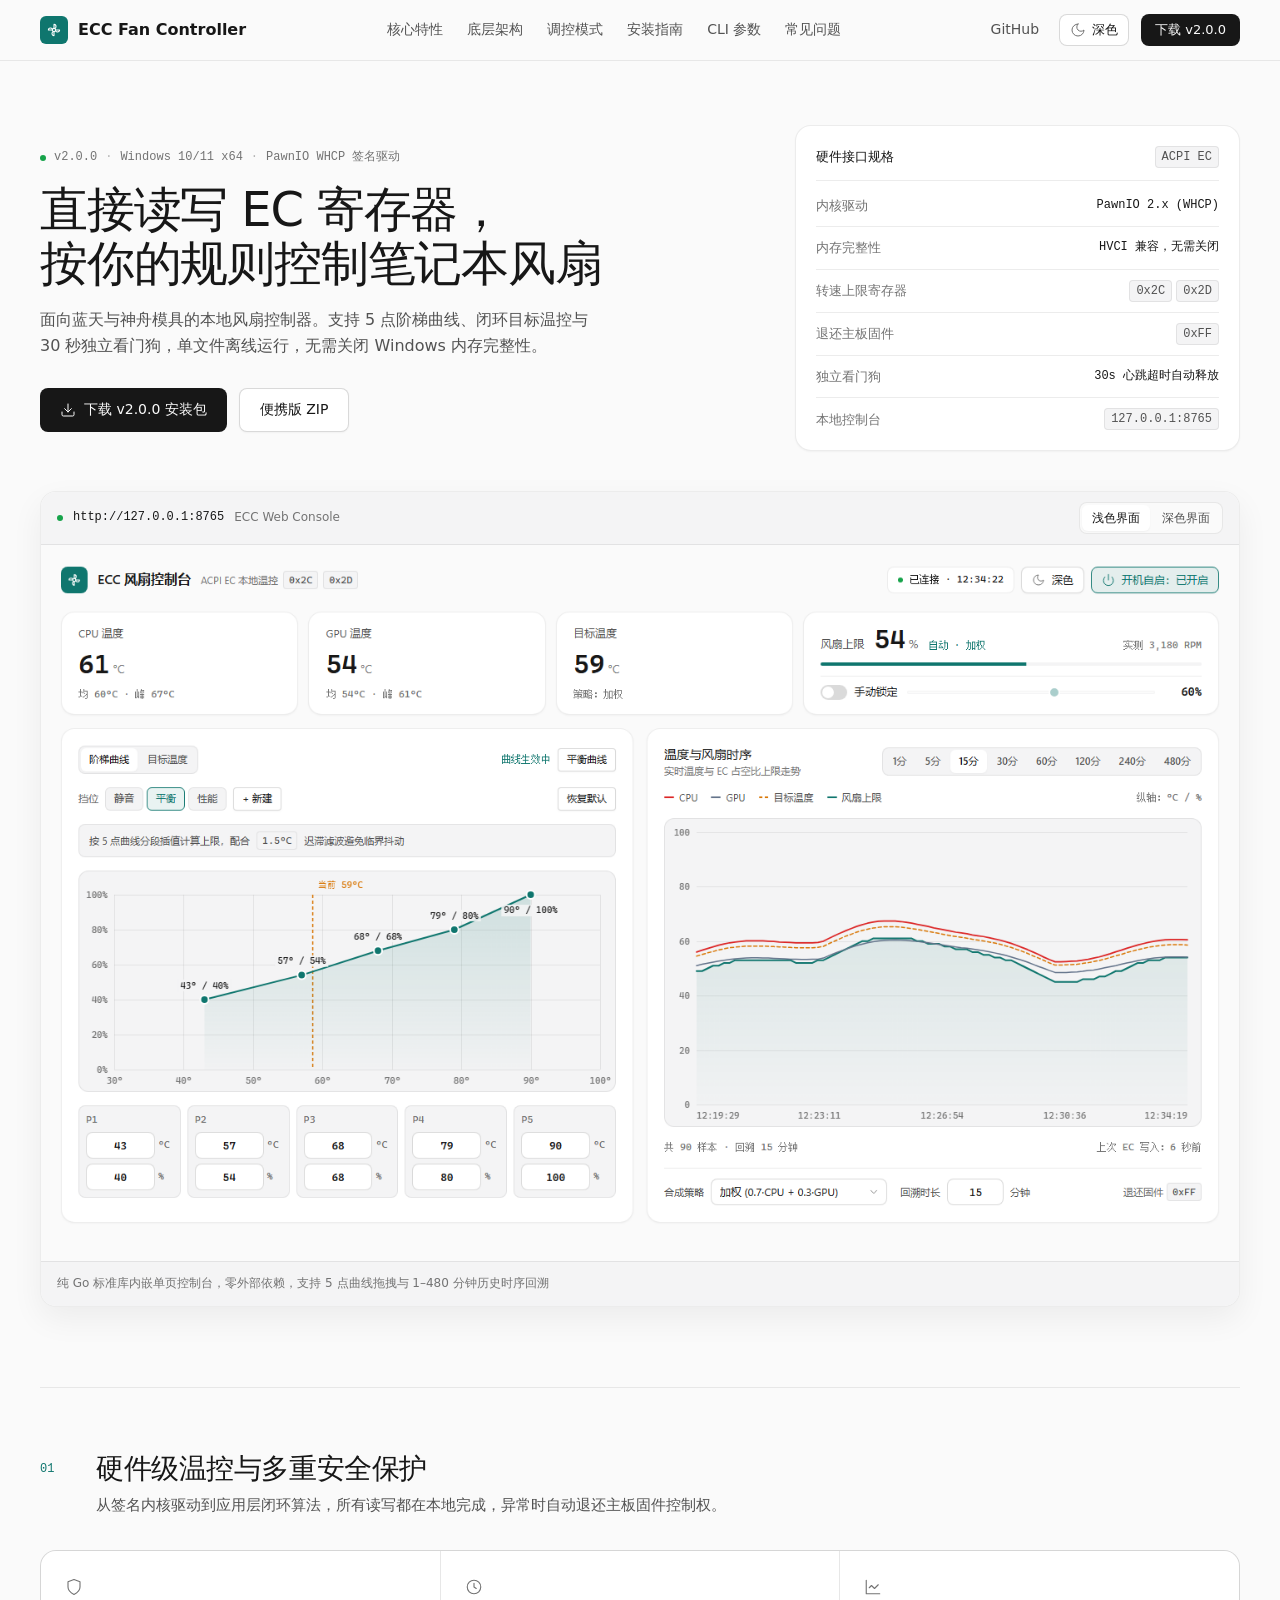
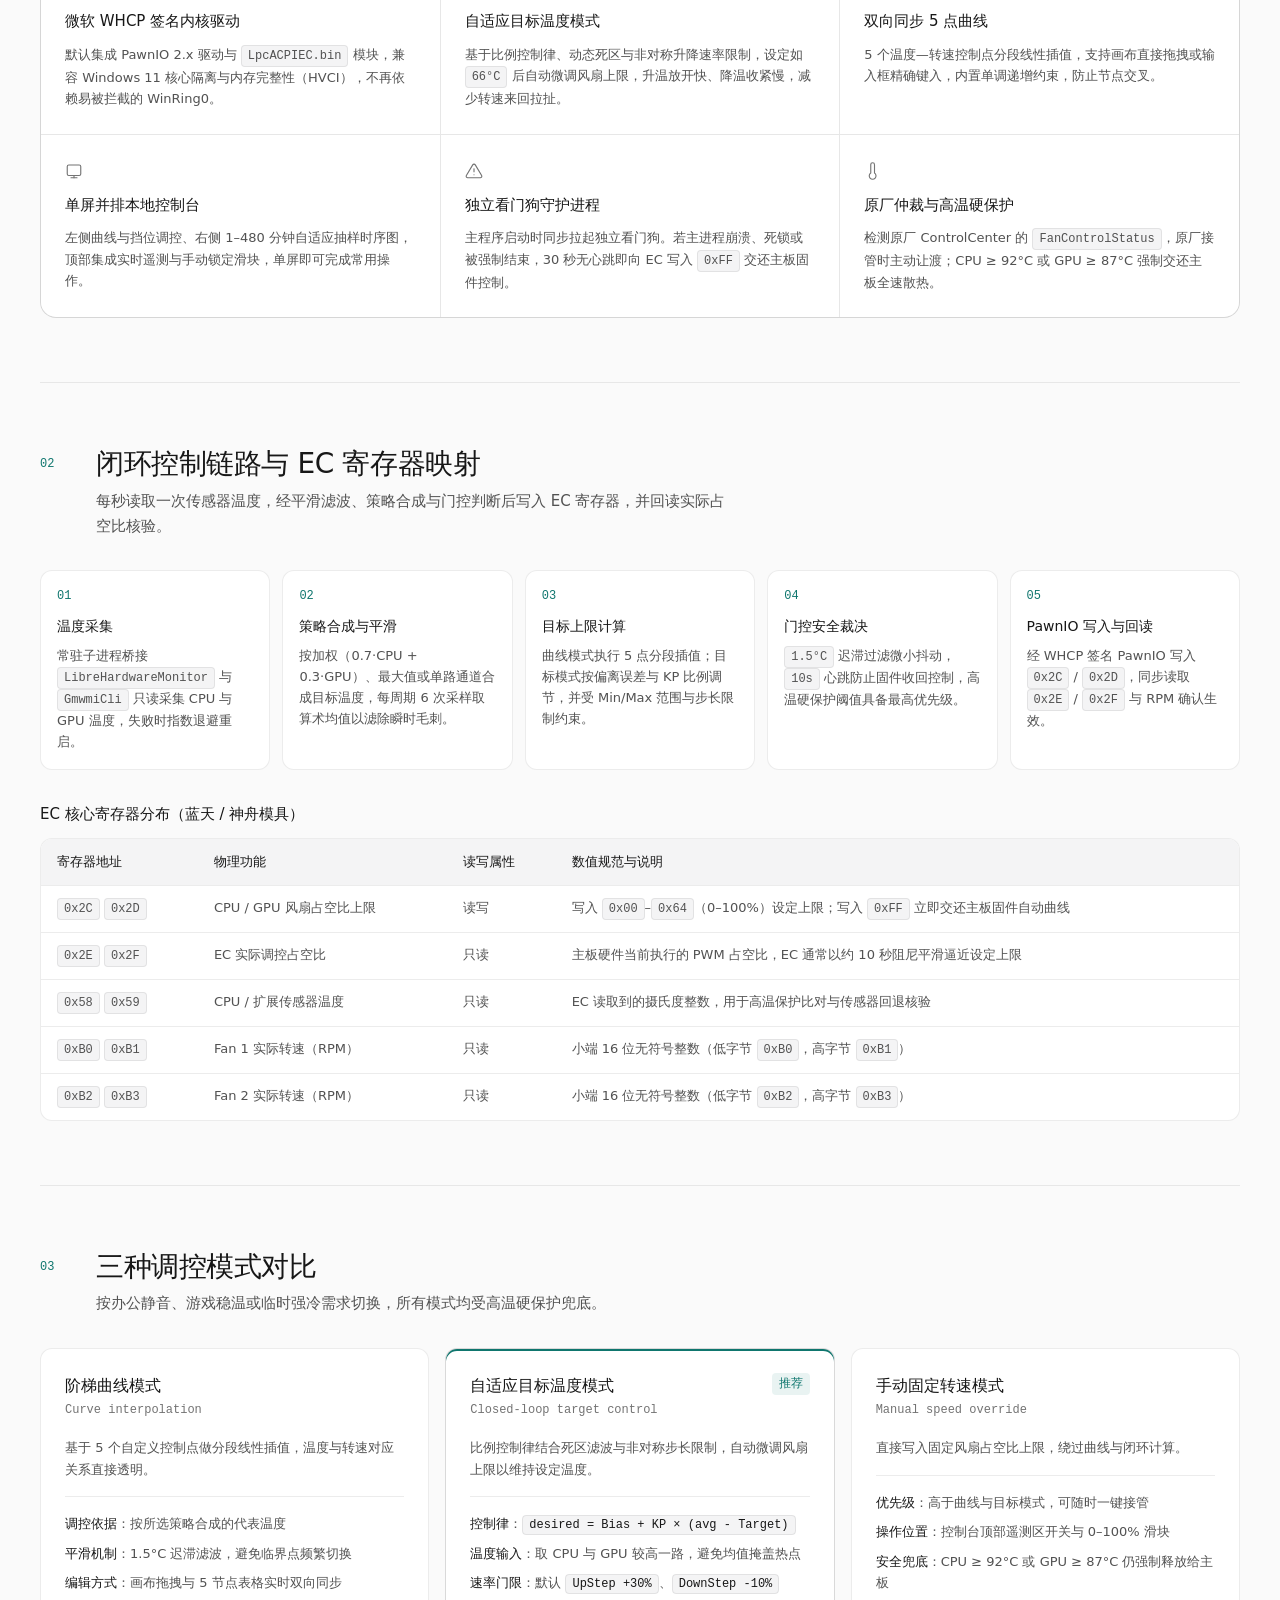
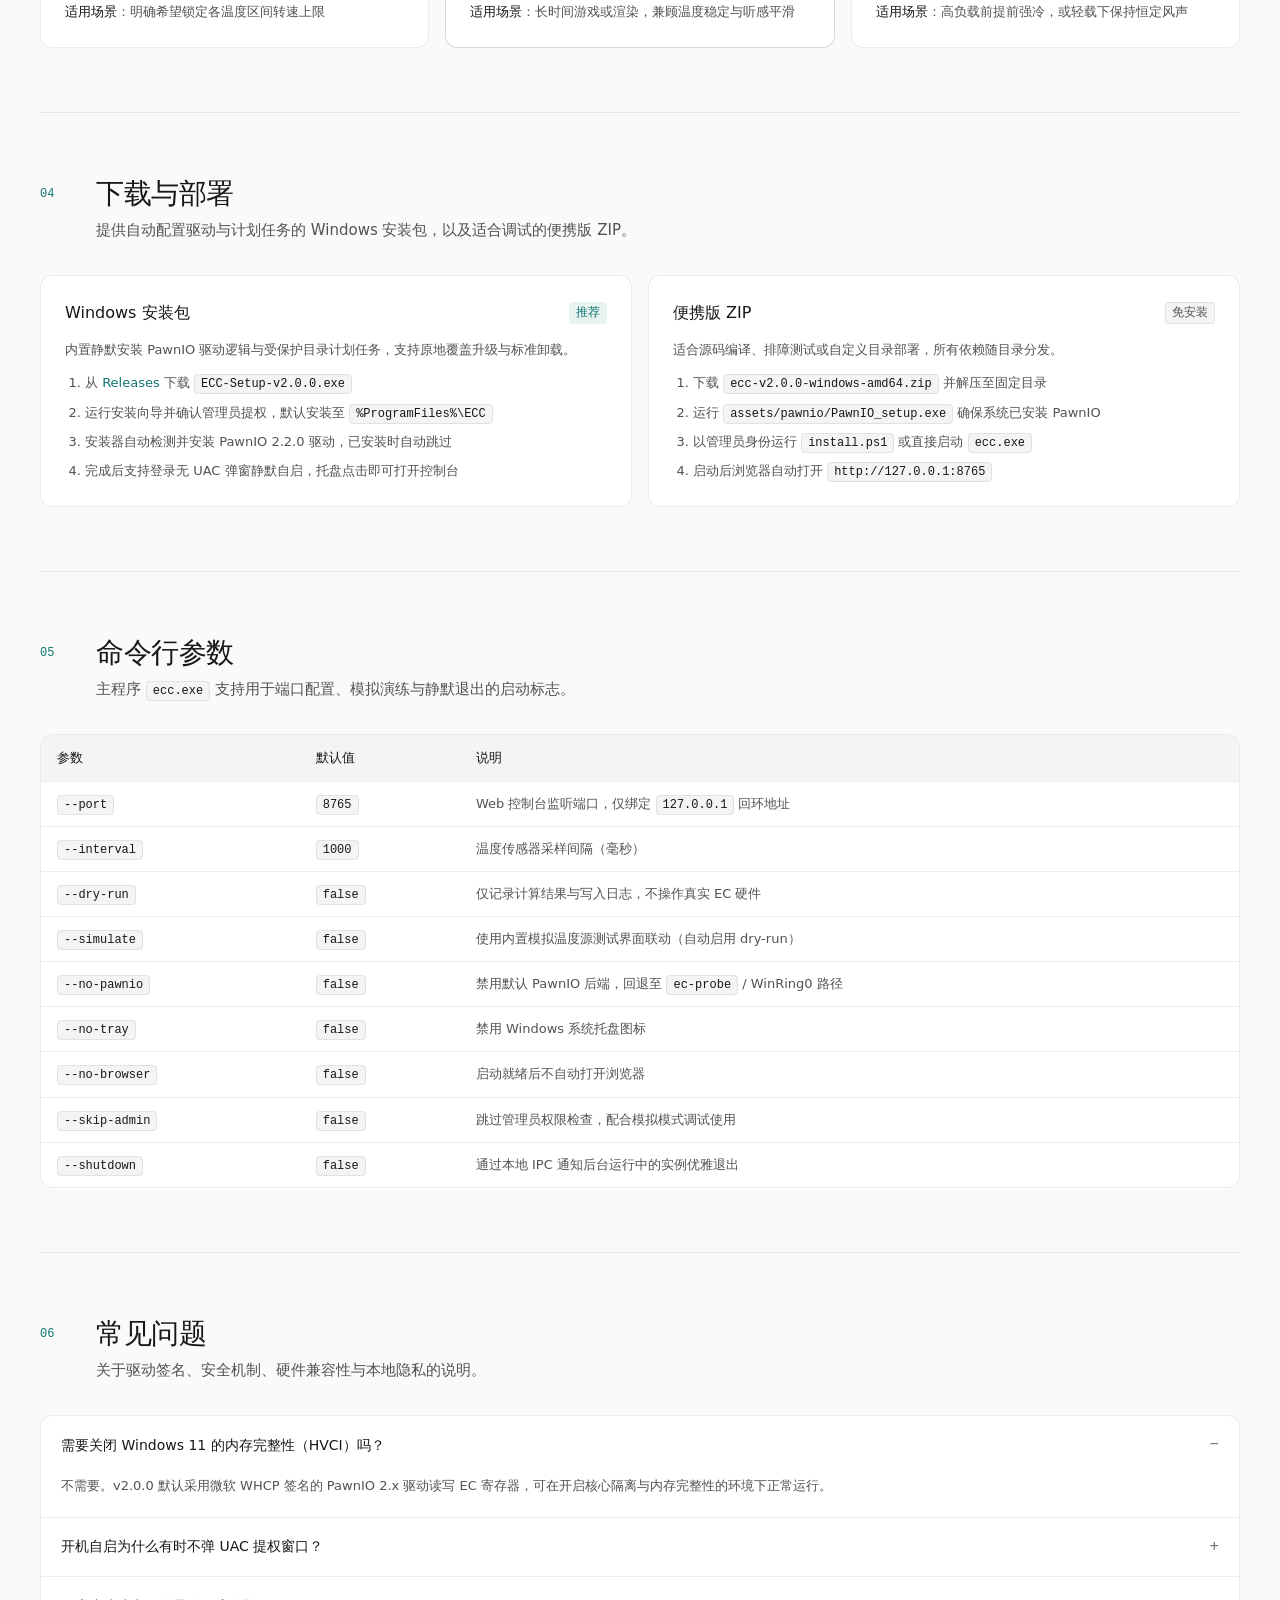
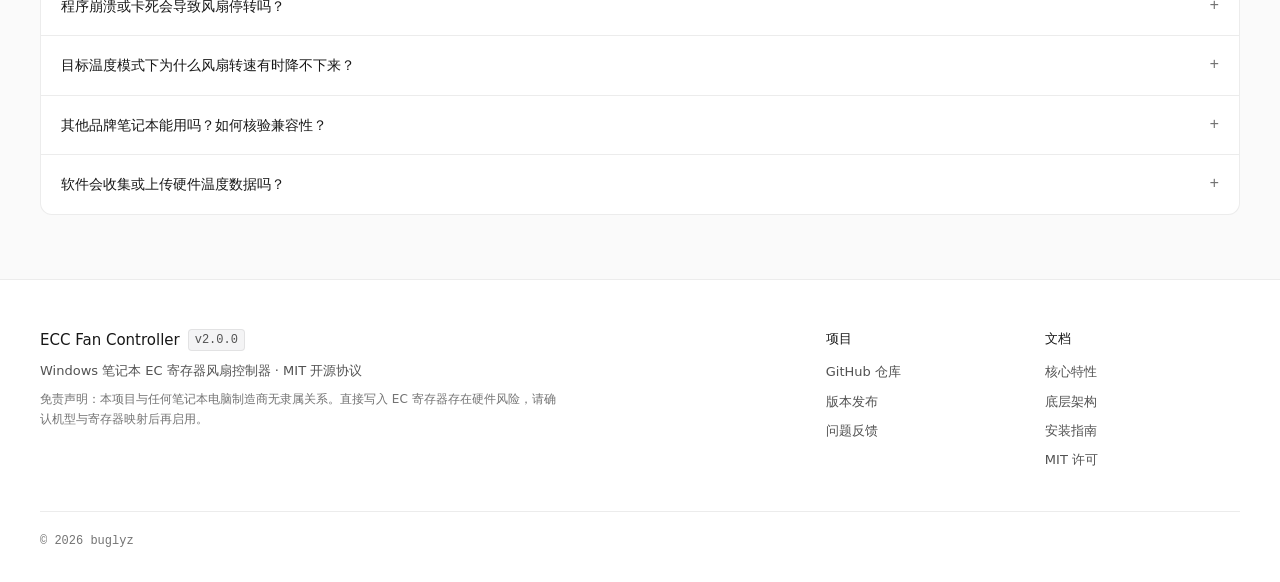
==== commit 4a081265: "style(ui): unslop WebUI 控制台与 GitHub Pages 主页" ====
--- a/site/index.html
+++ b/site/index.html
@@ -3,15 +3,15 @@
 <head>
 <meta charset="utf-8">
 <meta name="viewport" content="width=device-width, initial-scale=1">
-<title>ECC Fan Controller — 笔记本 EC 风扇精准控制工具</title>
-<meta name="description" content="基于微软 WHCP 签名驱动与 Windows 原生 ACPI EC 端口的笔记本风扇调控神器。支持自定义 5 点曲线、自适应闭环目标温度模式、独立硬件看门狗与现代化 Web 控制台。">
+<title>ECC Fan Controller — Windows 笔记本 EC 寄存器风扇控制器</title>
+<meta name="description" content="面向 Windows 笔记本的本地 EC 寄存器风扇控制器。基于微软 WHCP 签名 PawnIO 驱动，支持 5 点温控曲线、闭环目标温度控制与 30 秒独立看门狗，无需关闭内存完整性。">
 <meta name="keywords" content="ECC, Fan Controller, 笔记本风扇控制, EC寄存器, PawnIO, 目标温度模式, 神舟, 蓝天模具">
-<meta name="theme-color" content="#ffffff">
+<meta name="theme-color" content="#fafafa">
 <link rel="icon" href="favicon.svg" type="image/svg+xml">
 <link rel="canonical" href="https://buglyz.github.io/ecc/">
 <meta property="og:type" content="website">
-<meta property="og:title" content="ECC Fan Controller — 笔记本 EC 风扇精准控制工具">
-<meta property="og:description" content="基于微软 WHCP 签名驱动的笔记本风扇控制工具。自定义曲线、自适应闭环目标温度控制、独立看门狗，免关闭内存完整性。">
+<meta property="og:title" content="ECC Fan Controller — Windows 笔记本 EC 寄存器风扇控制器">
+<meta property="og:description" content="基于微软 WHCP 签名 PawnIO 驱动的笔记本风扇控制工具。支持 5 点曲线、闭环目标温控与 30 秒独立看门狗，无需关闭内存完整性。">
 <meta property="og:url" content="https://buglyz.github.io/ecc/">
 <meta property="og:image" content="https://buglyz.github.io/ecc/assets/dashboard-light.png">
 <meta name="twitter:card" content="summary_large_image">
@@ -31,12 +31,11 @@
 </head>
 <body>
 
-<!-- 页面顶栏 -->
 <header class="site-header">
   <div class="page header-inner">
     <a class="brand" href="#top">
       <span class="brand-logo" aria-hidden="true">
-        <svg viewBox="0 0 24 24" fill="none" stroke="currentColor" stroke-width="2" stroke-linecap="round" stroke-linejoin="round">
+        <svg viewBox="0 0 24 24" fill="none" stroke="currentColor" stroke-width="1.6" stroke-linecap="round" stroke-linejoin="round">
           <circle cx="12" cy="12" r="2.4"></circle>
           <path d="M12 9.6V3.6a3 3 0 0 1 3 3c0 2-1.5 3-1.5 3"></path>
           <path d="M14.4 12h6a3 3 0 0 1-3 3c-2 0-3-1.5-3-1.5"></path>
@@ -46,7 +45,8 @@
       </span>
       <span>ECC Fan Controller</span>
     </a>
-    <nav class="nav" aria-label="页面主导航">
+
+    <nav class="nav" aria-label="页面导航">
       <a href="#features">核心特性</a>
       <a href="#how">底层架构</a>
       <a href="#modes">调控模式</a>
@@ -54,182 +54,202 @@
       <a href="#cli">CLI 参数</a>
       <a href="#faq">常见问题</a>
     </nav>
-    <div class="header-links">
-      <a class="header-icon-link" href="https://github.com/buglyz/ecc" target="_blank" rel="noopener" title="查看 GitHub 仓库">
-        <span>GitHub</span>
-      </a>
-      <a class="header-icon-link" href="https://github.com/buglyz/ecc/releases/latest" target="_blank" rel="noopener" title="获取最新发布版">
-        <span>Releases</span>
-      </a>
-      <button id="themeToggle" class="theme-pill-btn" type="button" aria-label="切换明暗色彩主题">
-        <span class="theme-icon" aria-hidden="true">🌓</span>
+
+    <div class="header-actions">
+      <a class="header-link" href="https://github.com/buglyz/ecc" target="_blank" rel="noopener">GitHub</a>
+      <button id="themeToggle" class="icon-btn" type="button" aria-label="切换明暗主题">
+        <svg id="themeIcon" viewBox="0 0 24 24" fill="none" stroke="currentColor" stroke-width="1.5" stroke-linecap="round" stroke-linejoin="round" aria-hidden="true">
+          <path d="M12 3a6 6 0 0 0 9 9 9 9 0 1 1-9-9Z"></path>
+        </svg>
         <span id="themeToggleText">深色</span>
       </button>
+      <a class="nav-cta" href="https://github.com/buglyz/ecc/releases/latest" target="_blank" rel="noopener">下载 v2.0.0</a>
     </div>
   </div>
 </header>
 
 <main class="page" id="top">
-  <!-- Hero 英雄区 -->
-  <section class="hero-section">
-    <div class="hero-pill-badge">
-      <span class="badge-dot"></span>
-      <span>v2.0.0 架构升级 · 微软 WHCP 签名驱动 · 免关内存完整性</span>
-    </div>
-
-    <h1 class="hero-title">精准掌控风扇，<br><span class="gradient-text">重塑极致温控与静音体验</span></h1>
-    <p class="hero-lead">专为 Windows 笔记本打造的高性能 EC（Embedded Controller）风扇控制器。支持自定义阶梯曲线、自适应闭环目标温度控制、独立分离看门狗守护，搭载现代化双擎控制台，纯 Go 单文件极速运行。</p>
-
-    <div class="hero-actions">
-      <a class="btn-hero primary" href="https://github.com/buglyz/ecc/releases/latest" target="_blank" rel="noopener">
-        <svg viewBox="0 0 20 20" fill="currentColor" width="16" height="16"><path fill-rule="evenodd" d="M3 17a1 1 0 011-1h12a1 1 0 110 2H4a1 1 0 01-1-1zm3.293-7.707a1 1 0 011.414 0L9 10.586V3a1 1 0 112 0v7.586l1.293-1.293a1 1 0 111.414 1.414l-3 3a1 1 0 01-1.414 0l-3-3a1 1 0 010-1.414z" clip-rule="evenodd"/></svg>
-        下载 v2.0.0 安装包
-      </a>
-      <a class="btn-hero secondary" href="https://github.com/buglyz/ecc/releases/latest" target="_blank" rel="noopener">
-        便携版 ZIP
-      </a>
-      <a class="btn-hero ghost" href="#how">
-        了解工作原理 →
-      </a>
-    </div>
-
-    <!-- 核心优势关键指标 -->
-    <div class="hero-highlights-row">
-      <div class="highlight-item">
-        <strong>PawnIO 2.x</strong>
-        <span>微软 WHCP 认证内核驱动</span>
-      </div>
-      <div class="highlight-item">
-        <strong>HVCI 兼容</strong>
-        <span>无需关闭 Windows 内存完整性</span>
-      </div>
-      <div class="highlight-item">
-        <strong>双调控引擎</strong>
-        <span>5 点阶梯曲线 + 闭环目标温控</span>
-      </div>
-      <div class="highlight-item">
-        <strong>30s 看门狗</strong>
-        <span>异常自动退还 EC 控制权防过热</span>
-      </div>
-      <div class="highlight-item">
-        <strong>100% 离线</strong>
-        <span>本地运行 · 零网络请求与遥测</span>
-      </div>
-    </div>
-  </section>
-
-  <!-- 控制台实拍展示区 (支持切换深浅主题) -->
+  <section class="hero">
+    <div class="hero-copy">
+      <div class="hero-meta">
+        <span class="live-dot" aria-hidden="true"></span>
+        <span>v2.0.0</span>
+        <span class="sep">·</span>
+        <span>Windows 10/11 x64</span>
+        <span class="sep">·</span>
+        <span>PawnIO WHCP 签名驱动</span>
+      </div>
+
+      <h1 class="hero-title">直接读写 EC 寄存器，<br>按你的规则控制笔记本风扇</h1>
+      <p class="hero-lead">面向蓝天与神舟模具的本地风扇控制器。支持 5 点阶梯曲线、闭环目标温控与 30 秒独立看门狗，单文件离线运行，无需关闭 Windows 内存完整性。</p>
+
+      <div class="hero-actions">
+        <a class="btn-hero primary" href="https://github.com/buglyz/ecc/releases/latest" target="_blank" rel="noopener">
+          <svg viewBox="0 0 24 24" fill="none" stroke="currentColor" stroke-width="1.5" stroke-linecap="round" stroke-linejoin="round" aria-hidden="true">
+            <path d="M21 15v4a2 2 0 0 1-2 2H5a2 2 0 0 1-2-2v-4"></path>
+            <polyline points="7 10 12 15 17 10"></polyline>
+            <line x1="12" y1="15" x2="12" y2="3"></line>
+          </svg>
+          下载 v2.0.0 安装包
+        </a>
+        <a class="btn-hero secondary" href="https://github.com/buglyz/ecc/releases/latest" target="_blank" rel="noopener">
+          便携版 ZIP
+        </a>
+      </div>
+    </div>
+
+    <aside class="spec-panel" aria-label="核心运行规格">
+      <div class="spec-head">
+        <span>硬件接口规格</span>
+        <kbd class="reg-cap">ACPI EC</kbd>
+      </div>
+      <dl class="spec-list">
+        <div class="spec-row">
+          <dt>内核驱动</dt>
+          <dd>PawnIO 2.x (WHCP)</dd>
+        </div>
+        <div class="spec-row">
+          <dt>内存完整性</dt>
+          <dd>HVCI 兼容，无需关闭</dd>
+        </div>
+        <div class="spec-row">
+          <dt>转速上限寄存器</dt>
+          <dd><kbd class="reg-cap">0x2C</kbd> <kbd class="reg-cap">0x2D</kbd></dd>
+        </div>
+        <div class="spec-row">
+          <dt>退还主板固件</dt>
+          <dd><kbd class="reg-cap">0xFF</kbd></dd>
+        </div>
+        <div class="spec-row">
+          <dt>独立看门狗</dt>
+          <dd>30s 心跳超时自动释放</dd>
+        </div>
+        <div class="spec-row">
+          <dt>本地控制台</dt>
+          <dd><kbd class="reg-cap">127.0.0.1:8765</kbd></dd>
+        </div>
+      </dl>
+    </aside>
+  </section>
+
   <figure class="screenshot-showcase">
     <div class="showcase-header">
-      <div class="showcase-mac-dots" aria-hidden="true">
-        <span></span><span></span><span></span>
-      </div>
-      <div class="showcase-title">ECC Web Console — 本地双擎控制中枢 (127.0.0.1:8765)</div>
-      <div class="showcase-switcher">
+      <div class="showcase-status">
+        <span class="live-dot" aria-hidden="true"></span>
+        <span class="showcase-title">http://127.0.0.1:8765</span>
+        <span class="showcase-tag">ECC Web Console</span>
+      </div>
+      <div class="showcase-switcher" role="group" aria-label="控制台界面主题预览">
         <button class="shot-btn active" type="button" data-shot="light" aria-pressed="true">浅色界面</button>
         <button class="shot-btn" type="button" data-shot="dark" aria-pressed="false">深色界面</button>
       </div>
     </div>
     <div class="showcase-image-box">
-      <img id="heroShot" src="assets/dashboard-light.png" alt="ECC Fan Controller 全新双擎工作台：左侧风扇阶梯曲线与5节点调音矩阵，右侧全景历史时序监控" width="1440" height="900" loading="eager">
+      <img id="heroShot" src="assets/dashboard-light.png" alt="ECC Fan Controller 本地 Web 控制台界面：顶部 CPU、GPU、目标温度与风扇上限遥测，下方左侧 5 点曲线编辑器与右侧实时时序图" width="1440" height="900" loading="eager">
     </div>
     <figcaption class="showcase-caption">
-      <span>💡 提示：实机控制台已全新重构为并排双擎工作台，左右对称布局，首屏一览全览无须滚动</span>
+      纯 Go 标准库内嵌单页控制台，零外部依赖，支持 5 点曲线拖拽与 1–480 分钟历史时序回溯
     </figcaption>
   </figure>
 
-  <!-- 核心特性网格 -->
   <section class="section-block" id="features">
-    <div class="section-badge">Capabilities</div>
-    <h2 class="section-title">全方位硬件管控，兼顾极致静音与高能散热</h2>
-    <p class="section-desc">从底层内核驱动通信，到应用层闭环控制算法，打造安全可靠的温控系统。</p>
+    <div class="section-head">
+      <span class="section-index">01</span>
+      <div>
+        <h2 class="section-title">硬件级温控与多重安全保护</h2>
+        <p class="section-desc">从签名内核驱动到应用层闭环算法，所有读写都在本地完成，异常时自动退还主板固件控制权。</p>
+      </div>
+    </div>
 
     <div class="features-grid">
-      <article class="feature-card">
-        <div class="feature-icon-badge" style="--c-accent: var(--accent);">
-          <svg viewBox="0 0 24 24" fill="none" stroke="currentColor" stroke-width="2"><path d="M12 22s8-4 8-10V5l-8-3-8 3v7c0 6 8 10 8 10z"/></svg>
+      <article class="feature-item">
+        <div class="feature-icon" aria-hidden="true">
+          <svg viewBox="0 0 24 24" fill="none" stroke="currentColor" stroke-width="1.5" stroke-linecap="round" stroke-linejoin="round"><path d="M12 22s8-4 8-10V5l-8-3-8 3v7c0 6 8 10 8 10z"/></svg>
         </div>
         <h3>微软 WHCP 签名内核驱动</h3>
-        <p>默认集成 <strong>PawnIO 2.x</strong> 官方驱动（<code>LpcACPIEC.bin</code>），通过微软官方 WHCP 认证并完美兼容 Windows 核心隔离/内存完整性（HVCI），告别传统 WinRing0 等驱动造成的安全拦截风险。</p>
+        <p>默认集成 PawnIO 2.x 驱动与 <kbd class="reg-cap">LpcACPIEC.bin</kbd> 模块，兼容 Windows 11 核心隔离与内存完整性（HVCI），不再依赖易被拦截的 WinRing0。</p>
       </article>
 
-      <article class="feature-card">
-        <div class="feature-icon-badge" style="--c-accent: var(--target);">
-          <svg viewBox="0 0 24 24" fill="none" stroke="currentColor" stroke-width="2"><circle cx="12" cy="12" r="10"/><path d="M12 6v6l4 2"/></svg>
+      <article class="feature-item">
+        <div class="feature-icon" aria-hidden="true">
+          <svg viewBox="0 0 24 24" fill="none" stroke="currentColor" stroke-width="1.5" stroke-linecap="round" stroke-linejoin="round"><circle cx="12" cy="12" r="9"/><path d="M12 7v5l3 2"/></svg>
         </div>
         <h3>自适应目标温度模式</h3>
-        <p>独创闭环比例控制律（KP + 动态死区 + 升降速率门限），设定如 66°C，控制器自动根据温差微调风扇上限，“放开快、收紧慢”，彻底消除风扇频繁拉高降下的恼人啸叫。</p>
+        <p>基于比例控制律、动态死区与非对称升降速率限制，设定如 <kbd class="reg-cap">66°C</kbd> 后自动微调风扇上限，升温放开快、降温收紧慢，减少转速来回拉扯。</p>
       </article>
 
-      <article class="feature-card">
-        <div class="feature-icon-badge" style="--c-accent: var(--cpu);">
-          <svg viewBox="0 0 24 24" fill="none" stroke="currentColor" stroke-width="2"><path d="M3 3v18h18"/><path d="M19 9l-5 5-4-4-3 3"/></svg>
-        </div>
-        <h3>双向防交叉阶梯曲线</h3>
-        <p>5 控制点线性插值，支持 Canvas 画布拖拽圆点与调音台式输入框毫秒级双向同步。内置前后节点单调递增约束算法，杜绝温度节点交叉引起的逻辑错乱。</p>
+      <article class="feature-item">
+        <div class="feature-icon" aria-hidden="true">
+          <svg viewBox="0 0 24 24" fill="none" stroke="currentColor" stroke-width="1.5" stroke-linecap="round" stroke-linejoin="round"><path d="M3 3v18h18"/><path d="M19 9l-5 5-4-4-3 3"/></svg>
+        </div>
+        <h3>双向同步 5 点曲线</h3>
+        <p>5 个温度—转速控制点分段线性插值，支持画布直接拖拽或输入框精确键入，内置单调递增约束，防止节点交叉。</p>
       </article>
 
-      <article class="feature-card">
-        <div class="feature-icon-badge" style="--c-accent: #10b981;">
-          <svg viewBox="0 0 24 24" fill="none" stroke="currentColor" stroke-width="2"><rect x="2" y="3" width="20" height="14" rx="2" ry="2"/><line x1="8" y1="21" x2="16" y2="21"/><line x1="12" y1="17" x2="12" y2="21"/></svg>
-        </div>
-        <h3>双擎并排对称中控台</h3>
-        <p>全新重塑的并排双引擎 WebUI：左侧风扇调控核心中枢，右侧全景历史时序监控（1–480 分钟自适应抽样，零掉帧无卡顿），集成手动转速快速接管条。</p>
+      <article class="feature-item">
+        <div class="feature-icon" aria-hidden="true">
+          <svg viewBox="0 0 24 24" fill="none" stroke="currentColor" stroke-width="1.5" stroke-linecap="round" stroke-linejoin="round"><rect x="3" y="4" width="18" height="14" rx="2"/><line x1="8" y1="21" x2="16" y2="21"/><line x1="12" y1="18" x2="12" y2="21"/></svg>
+        </div>
+        <h3>单屏并排本地控制台</h3>
+        <p>左侧曲线与挡位调控、右侧 1–480 分钟自适应抽样时序图，顶部集成实时遥测与手动锁定滑块，单屏即可完成常用操作。</p>
       </article>
 
-      <article class="feature-card">
-        <div class="feature-icon-badge" style="--c-accent: #f59e0b;">
-          <svg viewBox="0 0 24 24" fill="none" stroke="currentColor" stroke-width="2"><path d="M12 9v2m0 4h.01m-6.938 4h13.856c1.54 0 2.502-1.667 1.732-3L13.732 4c-.77-1.333-2.694-1.333-3.464 0L3.34 16c-.77 1.333.192 3 1.732 3z"/></svg>
-        </div>
-        <h3>独立硬件看门狗进程</h3>
-        <p>分离的独立守护进程监控主控心跳；若主程序发生崩溃、死锁或被强杀，看门狗在 30 秒心跳超时后自动将 EC 上限重置为 <code>0xFF</code>，无缝退还给主板固件，彻底杜绝过热隐患。</p>
+      <article class="feature-item">
+        <div class="feature-icon" aria-hidden="true">
+          <svg viewBox="0 0 24 24" fill="none" stroke="currentColor" stroke-width="1.5" stroke-linecap="round" stroke-linejoin="round"><path d="M10.29 3.86 1.82 18a2 2 0 0 0 1.71 3h16.94a2 2 0 0 0 1.71-3L13.71 3.86a2 2 0 0 0-3.42 0Z"/><line x1="12" y1="9" x2="12" y2="13"/><line x1="12" y1="17" x2="12.01" y2="17"/></svg>
+        </div>
+        <h3>独立看门狗守护进程</h3>
+        <p>主程序启动时同步拉起独立看门狗。若主进程崩溃、死锁或被强制结束，30 秒无心跳即向 EC 写入 <kbd class="reg-cap">0xFF</kbd> 交还主板固件控制。</p>
       </article>
 
-      <article class="feature-card">
-        <div class="feature-icon-badge" style="--c-accent: #8b5cf6;">
-          <svg viewBox="0 0 24 24" fill="none" stroke="currentColor" stroke-width="2"><path d="M16 21v-2a4 4 0 0 0-4-4H5a4 4 0 0 0-4 4v2"/><circle cx="8.5" cy="7" r="4"/><line x1="20" y1="8" x2="20" y2="14"/><line x1="23" y1="11" x2="17" y2="11"/></svg>
-        </div>
-        <h3>原厂控制权仲裁与高温保护</h3>
-        <p>感知原厂 ControlCenter 的 <code>FanControlStatus</code>，原厂激活时主动让渡。CPU≥92°C 或 GPU≥87°C 自动触发两阶段高温硬保护，交还主板全速排热。</p>
+      <article class="feature-item">
+        <div class="feature-icon" aria-hidden="true">
+          <svg viewBox="0 0 24 24" fill="none" stroke="currentColor" stroke-width="1.5" stroke-linecap="round" stroke-linejoin="round"><path d="M14 14.76V3.5a2.5 2.5 0 0 0-5 0v11.26a4.5 4.5 0 1 0 5 0z"/></svg>
+        </div>
+        <h3>原厂仲裁与高温硬保护</h3>
+        <p>检测原厂 ControlCenter 的 <kbd class="reg-cap">FanControlStatus</kbd>，原厂接管时主动让渡；CPU ≥ 92°C 或 GPU ≥ 87°C 强制交还主板全速散热。</p>
       </article>
     </div>
   </section>
 
-  <!-- 工作原理与系统架构图 -->
   <section class="section-block" id="how">
-    <div class="section-badge">Architecture</div>
-    <h2 class="section-title">底层闭环工作原理与硬件交互架构</h2>
-    <p class="section-desc">每秒采样传感器温度，经由降噪平滑、策略合成与控制门控，安全写入 EC 嵌入式控制器。</p>
-
-    <div class="arch-flow-diagram" aria-label="ECC 控制循环架构流程图">
-      <div class="arch-step">
-        <div class="arch-step-head">1. 温度采集 (Sensors)</div>
-        <p>通过独立常驻进程桥接 <code>LibreHardwareMonitor</code> 与 <code>GmwmiCli</code> 只读读取 CPU 与 GPU 核心温度，具备指数退避防反复崩溃机制。</p>
-      </div>
-      <div class="arch-arrow">→</div>
-      <div class="arch-step">
-        <div class="arch-step-head">2. 策略合成与平滑</div>
-        <p>加权（0.7·CPU + 0.3·GPU）、取最大值或单路通道合成代表温度。周期内 6 次采样取算术均值，过滤瞬态脉冲噪声。</p>
-      </div>
-      <div class="arch-arrow">→</div>
-      <div class="arch-step">
-        <div class="arch-step-head">3. 调控算法计算</div>
-        <p><strong>曲线模式</strong>：5 控制点分段插值。<br><strong>目标模式</strong>：偏离误差 × KP 自适应计算，受限于 Min/Max 范围与升降步长限制。</p>
-      </div>
-      <div class="arch-arrow">→</div>
-      <div class="arch-step">
-        <div class="arch-step-head">4. 门控安全决策</div>
-        <p><strong>1.5°C 迟滞滤波</strong>过滤微小温差抖动；<strong>10 秒心跳机制</strong>防止固件收回控制权；高温硬保护阈值优先裁决。</p>
-      </div>
-      <div class="arch-arrow">→</div>
-      <div class="arch-step">
-        <div class="arch-step-head">5. PawnIO EC 写入</div>
-        <p>通过 WHCP 签名的 PawnIO 设备直接读写 EC 寄存器 <code>0x2C/0x2D</code>，并立即回读 <code>0x2E/0x2F</code> 与 RPM 实际占空比验证。</p>
-      </div>
-    </div>
-
-    <!-- 寄存器地址映射表 -->
-    <h3 style="font-size: 16px; margin: 24px 0 12px; font-weight: 700;">EC 核心寄存器分布映射 (蓝天/神舟模具)</h3>
+    <div class="section-head">
+      <span class="section-index">02</span>
+      <div>
+        <h2 class="section-title">闭环控制链路与 EC 寄存器映射</h2>
+        <p class="section-desc">每秒读取一次传感器温度，经平滑滤波、策略合成与门控判断后写入 EC 寄存器，并回读实际占空比核验。</p>
+      </div>
+    </div>
+
+    <ol class="arch-flow" aria-label="ECC 控制循环流程">
+      <li class="arch-step">
+        <span class="step-num">01</span>
+        <h3>温度采集</h3>
+        <p>常驻子进程桥接 <kbd class="reg-cap">LibreHardwareMonitor</kbd> 与 <kbd class="reg-cap">GmwmiCli</kbd> 只读采集 CPU 与 GPU 温度，失败时指数退避重启。</p>
+      </li>
+      <li class="arch-step">
+        <span class="step-num">02</span>
+        <h3>策略合成与平滑</h3>
+        <p>按加权（0.7·CPU + 0.3·GPU）、最大值或单路通道合成目标温度，每周期 6 次采样取算术均值以滤除瞬时毛刺。</p>
+      </li>
+      <li class="arch-step">
+        <span class="step-num">03</span>
+        <h3>目标上限计算</h3>
+        <p>曲线模式执行 5 点分段插值；目标模式按偏离误差与 KP 比例调节，并受 Min/Max 范围与步长限制约束。</p>
+      </li>
+      <li class="arch-step">
+        <span class="step-num">04</span>
+        <h3>门控安全裁决</h3>
+        <p><kbd class="reg-cap">1.5°C</kbd> 迟滞过滤微小抖动，<kbd class="reg-cap">10s</kbd> 心跳防止固件收回控制，高温硬保护阈值具备最高优先级。</p>
+      </li>
+      <li class="arch-step">
+        <span class="step-num">05</span>
+        <h3>PawnIO 写入与回读</h3>
+        <p>经 WHCP 签名 PawnIO 写入 <kbd class="reg-cap">0x2C</kbd> / <kbd class="reg-cap">0x2D</kbd>，同步读取 <kbd class="reg-cap">0x2E</kbd> / <kbd class="reg-cap">0x2F</kbd> 与 RPM 确认生效。</p>
+      </li>
+    </ol>
+
+    <h3 class="sub-heading">EC 核心寄存器分布（蓝天 / 神舟模具）</h3>
     <div class="table-card">
       <table>
         <thead>
@@ -237,285 +257,303 @@
             <th>寄存器地址</th>
             <th>物理功能</th>
             <th>读写属性</th>
-            <th>数值规范与工程意义</th>
+            <th>数值规范与说明</th>
           </tr>
         </thead>
         <tbody>
           <tr>
-            <td><code>0x2C</code> / <code>0x2D</code></td>
+            <td><kbd class="reg-cap">0x2C</kbd> <kbd class="reg-cap">0x2D</kbd></td>
             <td>CPU / GPU 风扇占空比上限</td>
-            <td>可读可写</td>
-            <td>写入 <code>0x00</code>–<code>0x64</code> (0–100%) 为上限；写入 <code>0xFF</code> 立即交还主板 EC 原厂曲线接管</td>
-          </tr>
-          <tr>
-            <td><code>0x2E</code> / <code>0x2F</code></td>
+            <td>读写</td>
+            <td>写入 <kbd class="reg-cap">0x00</kbd>–<kbd class="reg-cap">0x64</kbd>（0–100%）设定上限；写入 <kbd class="reg-cap">0xFF</kbd> 立即交还主板固件自动曲线</td>
+          </tr>
+          <tr>
+            <td><kbd class="reg-cap">0x2E</kbd> <kbd class="reg-cap">0x2F</kbd></td>
             <td>EC 实际调控占空比</td>
             <td>只读</td>
-            <td>主板硬件实际执行的 PWM 占空比（EC 通常以约 10 秒时间常数的阻尼平滑逼近设定的上限值）</td>
-          </tr>
-          <tr>
-            <td><code>0x58</code> / <code>0x59</code></td>
-            <td>CPU / 拓展硬件传感器温度</td>
+            <td>主板硬件当前执行的 PWM 占空比，EC 通常以约 10 秒阻尼平滑逼近设定上限</td>
+          </tr>
+          <tr>
+            <td><kbd class="reg-cap">0x58</kbd> <kbd class="reg-cap">0x59</kbd></td>
+            <td>CPU / 扩展传感器温度</td>
             <td>只读</td>
-            <td>当前 EC 读取到的摄氏度整数，用于高温保护比对与回退传感器核验</td>
-          </tr>
-          <tr>
-            <td><code>0xB0</code> / <code>0xB1</code></td>
-            <td>Fan 1 实际物理转速 (RPM)</td>
+            <td>EC 读取到的摄氏度整数，用于高温保护比对与传感器回退核验</td>
+          </tr>
+          <tr>
+            <td><kbd class="reg-cap">0xB0</kbd> <kbd class="reg-cap">0xB1</kbd></td>
+            <td>Fan 1 实际转速（RPM）</td>
             <td>只读</td>
-            <td>小端 16 位无符号整数（低字节在 <code>0xB0</code>，高字节在 <code>0xB1</code>），反映真实转速</td>
-          </tr>
-          <tr>
-            <td><code>0xB2</code> / <code>0xB3</code></td>
-            <td>Fan 2 实际物理转速 (RPM)</td>
+            <td>小端 16 位无符号整数（低字节 <kbd class="reg-cap">0xB0</kbd>，高字节 <kbd class="reg-cap">0xB1</kbd>）</td>
+          </tr>
+          <tr>
+            <td><kbd class="reg-cap">0xB2</kbd> <kbd class="reg-cap">0xB3</kbd></td>
+            <td>Fan 2 实际转速（RPM）</td>
             <td>只读</td>
-            <td>小端 16 位无符号整数（低字节在 <code>0xB2</code>，高字节在 <code>0xB3</code>），反映真实转速</td>
+            <td>小端 16 位无符号整数（低字节 <kbd class="reg-cap">0xB2</kbd>，高字节 <kbd class="reg-cap">0xB3</kbd>）</td>
           </tr>
         </tbody>
       </table>
     </div>
   </section>
 
-  <!-- 调控模式对比 -->
   <section class="section-block" id="modes">
-    <div class="section-badge">Comparison</div>
-    <h2 class="section-title">三大风扇调控模式深度对比</h2>
-    <p class="section-desc">根据日常办公、影音娱乐或重度游戏负载，自由选择最契合当前工况的控制策略。</p>
+    <div class="section-head">
+      <span class="section-index">03</span>
+      <div>
+        <h2 class="section-title">三种调控模式对比</h2>
+        <p class="section-desc">按办公静音、游戏稳温或临时强冷需求切换，所有模式均受高温硬保护兜底。</p>
+      </div>
+    </div>
 
     <div class="modes-grid">
       <div class="mode-box">
         <div class="mode-box-header">
-          <h3>阶梯曲线模式</h3>
-          <span class="mode-sub">Curve Interpolation</span>
-        </div>
-        <p class="mode-desc">基于 5 个自定义控制点的分段线性插值查表算法，直观可控，符合直觉。</p>
+          <div>
+            <h3>阶梯曲线模式</h3>
+            <span class="mode-sub">Curve interpolation</span>
+          </div>
+        </div>
+        <p class="mode-desc">基于 5 个自定义控制点做分段线性插值，温度与转速对应关系直接透明。</p>
         <ul class="mode-features">
-          <li><strong>调控依据</strong>：综合计算得到的代表温度。</li>
-          <li><strong>平滑机制</strong>：1.5°C 迟滞滤波，消除临界点震荡。</li>
-          <li><strong>交互特性</strong>：支持 Canvas 拖动圆点与表格数值实时双向联动。</li>
-          <li><strong>适用场景</strong>：想要精准掌控某个特定温度区间的转速分界线。</li>
+          <li><strong>调控依据</strong>：按所选策略合成的代表温度</li>
+          <li><strong>平滑机制</strong>：1.5°C 迟滞滤波，避免临界点频繁切换</li>
+          <li><strong>编辑方式</strong>：画布拖拽与 5 节点表格实时双向同步</li>
+          <li><strong>适用场景</strong>：明确希望锁定各温度区间转速上限</li>
         </ul>
       </div>
 
       <div class="mode-box highlight">
         <div class="mode-box-header">
-          <h3>自适应目标温度模式</h3>
-          <span class="mode-sub">Target Feedback (闭环推荐)</span>
-        </div>
-        <p class="mode-desc">比例控制律 + 死区滤波 + 升降速率限制，算法自动调整转速上限将温度维持在目标值。</p>
+          <div>
+            <h3>自适应目标温度模式</h3>
+            <span class="mode-sub">Closed-loop target control</span>
+          </div>
+          <kbd class="reg-cap accent">推荐</kbd>
+        </div>
+        <p class="mode-desc">比例控制律结合死区滤波与非对称步长限制，自动微调风扇上限以维持设定温度。</p>
         <ul class="mode-features">
-          <li><strong>控制律</strong>：<code>desired = Bias + KP × (avg - Target)</code>。</li>
-          <li><strong>温度输入</strong>：固定采用 CPU 与 GPU 较高的一路，避免平均抵消热源。</li>
-          <li><strong>速率门限</strong>：默认 <code>UpStep=+30%</code>（放开极速）、<code>DownStep=-10%</code>（收紧极稳）。</li>
-          <li><strong>适用场景</strong>：游戏与高性能创作，追求安静与性能的动态最佳平衡点。</li>
+          <li><strong>控制律</strong>：<code>desired = Bias + KP × (avg - Target)</code></li>
+          <li><strong>温度输入</strong>：取 CPU 与 GPU 较高一路，避免均值掩盖热点</li>
+          <li><strong>速率门限</strong>：默认 <code>UpStep +30%</code>、<code>DownStep -10%</code></li>
+          <li><strong>适用场景</strong>：长时间游戏或渲染，兼顾温度稳定与听感平滑</li>
         </ul>
       </div>
 
       <div class="mode-box">
         <div class="mode-box-header">
-          <h3>手动固定转速模式</h3>
-          <span class="mode-sub">Manual Speed Override</span>
-        </div>
-        <p class="mode-desc">直接锁定固定的风扇占空比上限，完全绕过任何温度曲线与算法计算。</p>
+          <div>
+            <h3>手动固定转速模式</h3>
+            <span class="mode-sub">Manual speed override</span>
+          </div>
+        </div>
+        <p class="mode-desc">直接写入固定风扇占空比上限，绕过曲线与闭环计算。</p>
         <ul class="mode-features">
-          <li><strong>执行权重</strong>：在常规模式中具有最高优先级，一键锁定。</li>
-          <li><strong>快速接管</strong>：直接在遥测驾驶舱提供开关与 0–100% 滑块。</li>
-          <li><strong>安全兜底</strong>：当触发 CPU≥92°C 或 GPU≥87°C 高温保护时，仍将强制全速。</li>
-          <li><strong>适用场景</strong>：高负载前提前暴力强冷降温，或低负载下追求绝对恒定声音。</li>
+          <li><strong>优先级</strong>：高于曲线与目标模式，可随时一键接管</li>
+          <li><strong>操作位置</strong>：控制台顶部遥测区开关与 0–100% 滑块</li>
+          <li><strong>安全兜底</strong>：CPU ≥ 92°C 或 GPU ≥ 87°C 仍强制释放给主板</li>
+          <li><strong>适用场景</strong>：高负载前提前强冷，或轻载下保持恒定风声</li>
         </ul>
       </div>
     </div>
   </section>
 
-  <!-- 安装与快速开始 -->
   <section class="section-block" id="install">
-    <div class="section-badge">Quick Start</div>
-    <h2 class="section-title">下载安装与系统部署</h2>
-    <p class="section-desc">提供全自动 Windows 安装包与绿色便携版 ZIP 两种发布渠道。</p>
-
-    <div class="install-cards-row">
+    <div class="section-head">
+      <span class="section-index">04</span>
+      <div>
+        <h2 class="section-title">下载与部署</h2>
+        <p class="section-desc">提供自动配置驱动与计划任务的 Windows 安装包，以及适合调试的便携版 ZIP。</p>
+      </div>
+    </div>
+
+    <div class="install-grid">
       <div class="install-card">
-        <div class="install-card-title">
-          <h3>方式一：Windows 安装包 (推荐)</h3>
-          <span class="install-badge">最省心</span>
-        </div>
-        <p class="install-desc">包含静默安装 PawnIO 驱动逻辑与自动计划任务部署，支持覆盖更新与标准控制面板卸载。</p>
+        <div class="install-card-head">
+          <h3>Windows 安装包</h3>
+          <kbd class="reg-cap accent">推荐</kbd>
+        </div>
+        <p class="install-desc">内置静默安装 PawnIO 驱动逻辑与受保护目录计划任务，支持原地覆盖升级与标准卸载。</p>
         <ol class="install-steps">
-          <li>从 <a href="https://github.com/buglyz/ecc/releases/latest" target="_blank" rel="noopener">Releases</a> 下载最新 <code>ECC-Setup-v2.0.0.exe</code>。</li>
-          <li>双击运行安装向导（自动请求管理员提权，默认安装至 <code>%ProgramFiles%\ECC</code>）。</li>
-          <li>安装器自动核验并静默安装 PawnIO 2.2.0 内核驱动（若已安装则自动跳过）。</li>
-          <li>安装完成自动创建桌面与开始菜单快捷方式，支持无 UAC 弹窗开机自启。</li>
+          <li>从 <a href="https://github.com/buglyz/ecc/releases/latest" target="_blank" rel="noopener">Releases</a> 下载 <code>ECC-Setup-v2.0.0.exe</code></li>
+          <li>运行安装向导并确认管理员提权，默认安装至 <code>%ProgramFiles%\ECC</code></li>
+          <li>安装器自动检测并安装 PawnIO 2.2.0 驱动，已安装时自动跳过</li>
+          <li>完成后支持登录无 UAC 弹窗静默自启，托盘点击即可打开控制台</li>
         </ol>
       </div>
 
       <div class="install-card">
-        <div class="install-card-title">
-          <h3>方式二：便携版 ZIP (免安装)</h3>
-          <span class="install-badge" style="background: var(--surface-alt); color: var(--text-muted);">纯绿色</span>
-        </div>
-        <p class="install-desc">适合开发者与排查调试。解压后即可直接运行，依赖文件与驱动均位于当前文件夹。</p>
+        <div class="install-card-head">
+          <h3>便携版 ZIP</h3>
+          <kbd class="reg-cap">免安装</kbd>
+        </div>
+        <p class="install-desc">适合源码编译、排障测试或自定义目录部署，所有依赖随目录分发。</p>
         <ol class="install-steps">
-          <li>下载 <code>ecc-v2.0.0-windows-amd64.zip</code> 并解压至任意固定目录。</li>
-          <li>确保系统已安装 PawnIO（可运行 <code>assets/pawnio/PawnIO_setup.exe</code> 安装）。</li>
-          <li>以管理员身份运行 <code>install.ps1</code>（或直接启动 <code>ecc.exe</code>）。</li>
-          <li>程序启动后自动打开浏览器访问 <code>http://127.0.0.1:8765</code>。</li>
+          <li>下载 <code>ecc-v2.0.0-windows-amd64.zip</code> 并解压至固定目录</li>
+          <li>运行 <code>assets/pawnio/PawnIO_setup.exe</code> 确保系统已安装 PawnIO</li>
+          <li>以管理员身份运行 <code>install.ps1</code> 或直接启动 <code>ecc.exe</code></li>
+          <li>启动后浏览器自动打开 <code>http://127.0.0.1:8765</code></li>
         </ol>
       </div>
     </div>
   </section>
 
-  <!-- 命令行参数 -->
   <section class="section-block" id="cli">
-    <div class="section-badge">CLI Flags</div>
-    <h2 class="section-title">命令行启动参数指南</h2>
-    <p class="section-desc">主程序 <code>ecc.exe</code> 支持灵活的命令行启动标志，用于高级配置、测试与后台自动化。</p>
+    <div class="section-head">
+      <span class="section-index">05</span>
+      <div>
+        <h2 class="section-title">命令行参数</h2>
+        <p class="section-desc">主程序 <code>ecc.exe</code> 支持用于端口配置、模拟演练与静默退出的启动标志。</p>
+      </div>
+    </div>
 
     <div class="table-card">
       <table>
         <thead>
           <tr>
-            <th>参数标志</th>
-            <th>默认取值</th>
-            <th>参数用途与详细说明</th>
+            <th>参数</th>
+            <th>默认值</th>
+            <th>说明</th>
           </tr>
         </thead>
         <tbody>
           <tr>
             <td><code>--port</code></td>
             <td><code>8765</code></td>
-            <td>Web 控制台监听端口（只绑定 <code>127.0.0.1</code> 回环地址）</td>
+            <td>Web 控制台监听端口，仅绑定 <code>127.0.0.1</code> 回环地址</td>
           </tr>
           <tr>
             <td><code>--interval</code></td>
             <td><code>1000</code></td>
-            <td>温度传感器采样间隔（单位：毫秒，默认每秒 1 次）</td>
+            <td>温度传感器采样间隔（毫秒）</td>
           </tr>
           <tr>
             <td><code>--dry-run</code></td>
             <td><code>false</code></td>
-            <td>仅记录 EC 写入日志与换算值，<strong>绝不触碰真实底层硬件</strong>（安全演练）</td>
+            <td>仅记录计算结果与写入日志，不操作真实 EC 硬件</td>
           </tr>
           <tr>
             <td><code>--simulate</code></td>
             <td><code>false</code></td>
-            <td>使用内置模拟动态温度引擎测试界面联动（自动附加启用 dry-run）</td>
+            <td>使用内置模拟温度源测试界面联动（自动启用 dry-run）</td>
           </tr>
           <tr>
             <td><code>--no-pawnio</code></td>
             <td><code>false</code></td>
-            <td>强制禁用默认的 PawnIO 驱动后端，改走传统 <code>ec-probe</code>/WinRing0 回退路径</td>
+            <td>禁用默认 PawnIO 后端，回退至 <code>ec-probe</code> / WinRing0 路径</td>
           </tr>
           <tr>
             <td><code>--no-tray</code></td>
             <td><code>false</code></td>
-            <td>禁用 Windows 系统任务栏托盘图标</td>
+            <td>禁用 Windows 系统托盘图标</td>
           </tr>
           <tr>
             <td><code>--no-browser</code></td>
             <td><code>false</code></td>
-            <td>程序启动就绪后不自动拉起系统默认浏览器打开控制台</td>
+            <td>启动就绪后不自动打开浏览器</td>
           </tr>
           <tr>
             <td><code>--skip-admin</code></td>
             <td><code>false</code></td>
-            <td>跳过管理员提权弹窗检查（通常在模拟测试与调试时使用）</td>
+            <td>跳过管理员权限检查，配合模拟模式调试使用</td>
           </tr>
           <tr>
             <td><code>--shutdown</code></td>
             <td><code>false</code></td>
-            <td>通过全局 IPC 管道通知当前正在后台运行的实例优雅退出（安装器/卸载器专用）</td>
+            <td>通过本地 IPC 通知后台运行中的实例优雅退出</td>
           </tr>
         </tbody>
       </table>
     </div>
   </section>
 
-  <!-- 常见问题 FAQ -->
   <section class="section-block" id="faq">
-    <div class="section-badge">FAQ</div>
-    <h2 class="section-title">常见问题解答 (FAQ)</h2>
-    <p class="section-desc">关于安全性、驱动认证、硬件兼容性与配置持久化的解答。</p>
-
-    <div class="faq-accordion">
+    <div class="section-head">
+      <span class="section-index">06</span>
+      <div>
+        <h2 class="section-title">常见问题</h2>
+        <p class="section-desc">关于驱动签名、安全机制、硬件兼容性与本地隐私的说明。</p>
+      </div>
+    </div>
+
+    <div class="faq-list">
       <details class="faq-item" open>
-        <summary class="faq-question">需要关闭 Windows 11 的“内存完整性 / 核心隔离”吗？</summary>
+        <summary class="faq-question">需要关闭 Windows 11 的内存完整性（HVCI）吗？</summary>
         <div class="faq-answer">
-          <p><strong>完全不需要！</strong>在 2.0.0 版本中，默认的 EC 读写后端已经全面升级为 <strong>PawnIO 2.x</strong>。PawnIO 驱动拥有微软官方 WHCP 签名，100% 兼容 Windows 11 HVCI 内存完整性机制。你可以在完全开启核心隔离的情况下正常稳定运行，绝无任何驱动拦截报错。</p>
+          <p>不需要。v2.0.0 默认采用微软 WHCP 签名的 PawnIO 2.x 驱动读写 EC 寄存器，可在开启核心隔离与内存完整性的环境下正常运行。</p>
         </div>
       </details>
 
       <details class="faq-item">
-        <summary class="faq-question">开机自启动为什么有时候不会弹出 UAC 管理员提权窗口？</summary>
+        <summary class="faq-question">开机自启为什么有时不弹 UAC 提权窗口？</summary>
         <div class="faq-answer">
-          <p>这是 ECC 的安全机制设计：如果通过官方安装包安装在 <code>C:\Program Files\ECC</code> 下，由于该目录属于受保护的系统安全路径，开机自启会使用系统计划任务的 <code>HIGHEST</code> 特权级静默启动，免去每次开机点击 UAC 提权；如果安装在非保护目录，开机自启则使用普通用户级任务，登录时程序会请求一次 UAC 确认，杜绝以高权限自启非保护目录的提权安全风险。</p>
+          <p>当通过安装包部署在受保护的 <code>C:\Program Files\ECC</code> 目录时，自启任务使用计划任务的 <code>HIGHEST</code> 权限静默启动，免去每次登录确认 UAC。若运行于非受保护目录，则仅创建普通用户任务并在启动时请求 UAC，避免非受保护路径的高权限提权风险。</p>
         </div>
       </details>
 
       <details class="faq-item">
-        <summary class="faq-question">如果软件崩溃或卡死，笔记本风扇会停转导致硬件过热吗？</summary>
+        <summary class="faq-question">程序崩溃或卡死会导致风扇停转吗？</summary>
         <div class="faq-answer">
-          <p><strong>绝对不会。</strong>ECC 设计了多重冗余安全机制：</p>
+          <p>不会。ECC 内置三层保护机制：</p>
           <ul>
-            <li><strong>独立看门狗进程</strong>：主程序启动时会同步拉起一个独立的看门狗进程监控心跳；若主程序崩溃、被任务管理器杀死或线程死锁导致 30 秒无心跳，看门狗会立即向 EC 写入 <code>0xFF</code> 释放所有控制权，交还给主板 BIOS 原厂风扇曲线。</li>
-            <li><strong>传感器失联保护</strong>：若温度传感器连续 3 个周期未读取到有效数值，控制器主动退出并写入 <code>0xFF</code> 释放硬件。</li>
-            <li><strong>两阶段高温硬保护</strong>：只要侦测到 CPU≥92°C 或 GPU≥87°C，无视任何软件锁定，强制把控制权归还给主板全力排热。</li>
+            <li>独立看门狗进程持续监测心跳，主进程崩溃或 30 秒无响应即写入 <kbd class="reg-cap">0xFF</kbd> 释放控制权</li>
+            <li>传感器连续 3 个周期无有效读数时，控制器主动退出并退还主板固件</li>
+            <li>CPU ≥ 92°C 或 GPU ≥ 87°C 触发两阶段高温硬保护，无视软件设定交还主板全速散热</li>
           </ul>
         </div>
       </details>
 
       <details class="faq-item">
-        <summary class="faq-question">目标温度模式下为什么风扇转速有时候降不下来？</summary>
+        <summary class="faq-question">目标温度模式下为什么风扇转速有时降不下来？</summary>
         <div class="faq-answer">
-          <p>在蓝天/神舟等大多数笔记本架构中，EC 寄存器 <code>0x2C/0x2D</code> 的物理意义是<strong>风扇占空比上限（Speed Cap）</strong>。这意味着：ECC 可以将风扇转速压制到原厂曲线以下以换取静音，但如果主板固件自身的温控规则在当前温度下要求更激进的高转速，由于硬件是“取二者较严格者”，软件上限不会越权强行停转风扇。此外，若当前处于 <code>UpStep/DownStep</code> 降速速率限制中，风扇也会以设定步进缓慢收紧，避免瞬间忽快忽慢。</p>
+          <p>在蓝天与神舟模具中，<kbd class="reg-cap">0x2C</kbd> / <kbd class="reg-cap">0x2D</kbd> 表示风扇占空比上限（Speed Cap）。ECC 可压低风扇上限以降低噪音，但如果主板固件自身规则要求更高转速，硬件不会低于固件安全底线。同时 <code>DownStep</code> 速率限制会让降速按步进平稳收紧。</p>
         </div>
       </details>
 
       <details class="faq-item">
-        <summary class="faq-question">我的笔记本能用吗？如何排查兼容性？</summary>
+        <summary class="faq-question">其他品牌笔记本能用吗？如何核验兼容性？</summary>
         <div class="faq-answer">
-          <p>本项目已在神舟 Hasee QNLXS（i7-12650H + RTX 4060，BIOS SQ131）完成 100% 验证，并适配大多数蓝天（Clevo）及同方公模架构的机型。不同品牌和主板 EC 寄存器定义可能不同。建议未知机型首次运行添加 <code>--simulate</code> 或 <code>--dry-run</code> 启动，并在管理员终端中核验读写响应后再实际接管。</p>
+          <p>当前已在神舟 Hasee QNLXS（i7-12650H + RTX 4060，BIOS SQ131）实机验证，适用于寄存器布局一致的蓝天（Clevo）及同方模具机型。未知机型请先使用 <code>--simulate</code> 或 <code>--dry-run</code> 测试，并在管理员终端核验对应寄存器后再实际接管。</p>
         </div>
       </details>
 
       <details class="faq-item">
-        <summary class="faq-question">软件会收集我的电脑温度或上传数据到云端吗？</summary>
+        <summary class="faq-question">软件会收集或上传硬件温度数据吗？</summary>
         <div class="faq-answer">
-          <p><strong>完全不会。</strong>本软件为 100% 纯本地离线开源项目，不包含任何云端通信接口、数据收集、遥测探针（Telemetry）或用户账号体系。Web 控制台仅绑定回环地址 <code>127.0.0.1</code>，并具备页面 Session Token 与 Host 白名单防跨域拦截防护，网络绝对安全。</p>
+          <p>不会。ECC 是纯本地离线开源工具，不含任何网络请求或遥测上报。Web 控制台仅监听 <code>127.0.0.1</code>，并启用页面 Session Token 与 Host 白名单防跨站请求。</p>
         </div>
       </details>
     </div>
   </section>
 </main>
 
-<!-- 页脚 Footer -->
 <footer class="site-footer">
   <div class="page footer-inner">
-    <div class="footer-brand-col">
+    <div class="footer-brand">
       <div class="footer-logo">
         <span>ECC Fan Controller</span>
-        <span class="footer-version">v2.0.0</span>
-      </div>
-      <p class="footer-copy">Windows 笔记本 EC 风扇精准控制工具 · 基于 MIT 开源协议发布</p>
-      <p class="footer-disclaimer">免责声明：本软件与任何笔记本电脑硬件制造商无隶属关系。直接写入 EC 寄存器存在潜在风险，请使用者自行核实机型与寄存器分布。</p>
-    </div>
-    <div class="footer-links-col">
+        <kbd class="reg-cap">v2.0.0</kbd>
+      </div>
+      <p class="footer-copy">Windows 笔记本 EC 寄存器风扇控制器 · MIT 开源协议</p>
+      <p class="footer-disclaimer">免责声明：本项目与任何笔记本电脑制造商无隶属关系。直接写入 EC 寄存器存在硬件风险，请确认机型与寄存器映射后再启用。</p>
+    </div>
+    <div class="footer-links">
       <div class="footer-nav-group">
-        <h4>项目资源</h4>
-        <a href="https://github.com/buglyz/ecc" target="_blank" rel="noopener">GitHub 源码仓库</a>
-        <a href="https://github.com/buglyz/ecc/releases" target="_blank" rel="noopener">版本发布列表</a>
-        <a href="https://github.com/buglyz/ecc/issues" target="_blank" rel="noopener">提交问题与反馈</a>
+        <h4>项目</h4>
+        <a href="https://github.com/buglyz/ecc" target="_blank" rel="noopener">GitHub 仓库</a>
+        <a href="https://github.com/buglyz/ecc/releases" target="_blank" rel="noopener">版本发布</a>
+        <a href="https://github.com/buglyz/ecc/issues" target="_blank" rel="noopener">问题反馈</a>
       </div>
       <div class="footer-nav-group">
-        <h4>快速导航</h4>
-        <a href="#features">功能特性</a>
+        <h4>文档</h4>
+        <a href="#features">核心特性</a>
         <a href="#how">底层架构</a>
-        <a href="#install">安装指引</a>
-        <a href="https://github.com/buglyz/ecc/blob/main/LICENSE" target="_blank" rel="noopener">MIT 开源许可</a>
+        <a href="#install">安装指南</a>
+        <a href="https://github.com/buglyz/ecc/blob/main/LICENSE" target="_blank" rel="noopener">MIT 许可</a>
       </div>
     </div>
   </div>
   <div class="page footer-bottom">
-    <span>© <span id="year">2026</span> buglyz · All rights reserved.</span>
+    <span>© <span id="year">2026</span> buglyz</span>
   </div>
 </footer>
 
--- a/site/assets/site.css
+++ b/site/assets/site.css
@@ -1,78 +1,58 @@
-/* ==========================================================================
-   ECC Fan Controller — 官方主页样式系统 (Modern Industrial Aesthetics)
-   ========================================================================== */
+/* ECC Fan Controller — Project Site Stylesheet (Graphite + Airflow Teal) */
 
 :root {
   color-scheme: light;
-  --bg: #f8fafc;
-  --bg-subtle: #f1f5f9;
+  --bg: #fafafa;
   --surface: #ffffff;
-  --surface-hover: #f8fafc;
-  --surface-alt: #f1f5f9;
-  --surface-glass: rgba(255, 255, 255, 0.85);
-  --border: #e2e8f0;
-  --border-strong: #cbd5e1;
-  --text-main: #0f172a;
-  --text-muted: #64748b;
-  --text-dim: #94a3b8;
-  --accent: #2563eb;
-  --accent-hover: #1d4ed8;
-  --accent-soft: rgba(37, 99, 235, 0.08);
-  --accent-glow: rgba(37, 99, 235, 0.25);
-  --ok: #059669;
-  --ok-soft: rgba(5, 150, 105, 0.1);
-  --warn: #d97706;
-  --warn-soft: rgba(217, 119, 6, 0.1);
-  --danger: #dc2626;
-  --danger-soft: rgba(220, 38, 38, 0.1);
-  --cpu: #ef4444;
-  --gpu: #8b5cf6;
-  --target: #f59e0b;
-  --fan: #10b981;
-  --shadow-sm: 0 1px 2px 0 rgba(15, 23, 42, 0.04);
-  --shadow-md: 0 4px 14px -2px rgba(15, 23, 42, 0.06), 0 2px 6px -1px rgba(15, 23, 42, 0.04);
-  --shadow-lg: 0 16px 32px -8px rgba(15, 23, 42, 0.1), 0 4px 12px -2px rgba(15, 23, 42, 0.05);
-  --radius-xl: 18px;
-  --radius-lg: 14px;
-  --radius-md: 10px;
-  --radius-sm: 7px;
-  --font: -apple-system, BlinkMacSystemFont, "Segoe UI", Roboto, "PingFang SC", "Microsoft YaHei", sans-serif;
-  --font-mono: ui-monospace, SFMono-Regular, Menlo, Monaco, Consolas, "Liberation Mono", monospace;
+  --surface-alt: #f4f4f5;
+  --surface-hover: #ebebee;
+  --border: rgba(23, 23, 23, 0.08);
+  --border-strong: rgba(23, 23, 23, 0.16);
+  --text: #171717;
+  --text-secondary: #525252;
+  --text-muted: #737373;
+  --accent: #0f766e;
+  --accent-hover: #115e59;
+  --accent-ink: #0f766e;
+  --accent-soft: rgba(15, 118, 110, 0.09);
+  --btn-primary-bg: #171717;
+  --btn-primary-hover: #2e2e2e;
+  --btn-primary-fg: #fafafa;
+  --ok: #16a34a;
+  --shadow-sm: 0 1px 2px rgba(0, 0, 0, 0.04);
+  --shadow-lg: 0 12px 32px rgba(0, 0, 0, 0.06);
+  --r-xs: 4px;
+  --r-sm: 8px;
+  --r-md: 12px;
+  --r-lg: 16px;
+  --ease: cubic-bezier(0.22, 1, 0.36, 1);
+  --font: "Segoe UI Variable", "Segoe UI", "PingFang SC", "Microsoft YaHei", system-ui, -apple-system, sans-serif;
+  --font-mono: "Cascadia Mono", "JetBrains Mono", ui-monospace, SFMono-Regular, Consolas, monospace;
 }
 
 html[data-theme="dark"] {
   color-scheme: dark;
-  --bg: #090d16;
-  --bg-subtle: #111827;
-  --surface: #111827;
-  --surface-hover: #1e293b;
-  --surface-alt: #162032;
-  --surface-glass: rgba(17, 24, 39, 0.85);
-  --border: #1e293d;
-  --border-strong: #334155;
-  --text-main: #f8fafc;
-  --text-muted: #94a3b8;
-  --text-dim: #64748b;
-  --accent: #3b82f6;
-  --accent-hover: #60a5fa;
-  --accent-soft: rgba(59, 130, 246, 0.15);
-  --accent-glow: rgba(59, 130, 246, 0.35);
-  --ok: #10b981;
-  --ok-soft: rgba(16, 185, 129, 0.15);
-  --warn: #fbbf24;
-  --warn-soft: rgba(251, 191, 36, 0.15);
-  --danger: #f87171;
-  --danger-soft: rgba(248, 113, 113, 0.15);
-  --cpu: #f87171;
-  --gpu: #a78bfa;
-  --target: #fbbf24;
-  --fan: #34d399;
-  --shadow-sm: 0 1px 2px 0 rgba(0, 0, 0, 0.4);
-  --shadow-md: 0 4px 14px -2px rgba(0, 0, 0, 0.5), 0 2px 6px -1px rgba(0, 0, 0, 0.4);
-  --shadow-lg: 0 20px 40px -8px rgba(0, 0, 0, 0.75);
-}
-
-/* 全局重置与排版 */
+  --bg: #141415;
+  --surface: #19191b;
+  --surface-alt: #202023;
+  --surface-hover: #27272b;
+  --border: rgba(237, 237, 237, 0.08);
+  --border-strong: rgba(237, 237, 237, 0.16);
+  --text: #ededed;
+  --text-secondary: #a1a1a6;
+  --text-muted: #85858b;
+  --accent: #2dd4bf;
+  --accent-hover: #5eead4;
+  --accent-ink: #2dd4bf;
+  --accent-soft: rgba(45, 212, 191, 0.12);
+  --btn-primary-bg: #ededed;
+  --btn-primary-hover: #ffffff;
+  --btn-primary-fg: #141415;
+  --ok: #4cc38a;
+  --shadow-sm: none;
+  --shadow-lg: none;
+}
+
 *, *::before, *::after {
   box-sizing: border-box;
   margin: 0;
@@ -81,299 +61,308 @@
 
 html {
   scroll-behavior: smooth;
-  scroll-padding-top: 80px;
+  scroll-padding-top: 76px;
   -webkit-text-size-adjust: 100%;
 }
 
 body {
   font-family: var(--font);
-  font-size: 15px;
+  font-size: 14px;
   line-height: 1.65;
-  color: var(--text-main);
+  color: var(--text);
   background-color: var(--bg);
-  background-image:
-    radial-gradient(1200px 600px at 20% -10%, var(--accent-soft) 0%, transparent 60%),
-    radial-gradient(1000px 500px at 80% 20%, rgba(139, 92, 246, 0.05) 0%, transparent 50%);
-  background-attachment: fixed;
-  transition: background-color .2s ease, color .2s ease;
+  transition: background-color 180ms var(--ease), color 180ms var(--ease);
   -webkit-font-smoothing: antialiased;
-  text-rendering: optimizeLegibility;
 }
 
 a {
-  color: var(--accent);
+  color: var(--accent-ink);
   text-decoration: none;
-  transition: color .15s ease;
-}
-a:hover {
-  color: var(--accent-hover);
+  transition: color 140ms var(--ease);
+}
+a:hover { color: var(--accent-hover); }
+
+:focus-visible {
+  outline: 2px solid var(--accent);
+  outline-offset: 2px;
 }
 
 .page {
-  width: min(1180px, calc(100% - 48px));
+  width: min(1200px, calc(100% - 48px));
   margin: 0 auto;
 }
 
-code {
+code, .reg-cap {
   font-family: var(--font-mono);
-  font-size: 0.9em;
+  font-size: 12px;
+  line-height: 16px;
+  font-variant-numeric: tabular-nums;
   padding: 2px 6px;
-  border-radius: 5px;
+  border-radius: var(--r-xs);
   background: var(--surface-alt);
   border: 1px solid var(--border);
-  color: var(--accent);
-}
-
-/* ==========================================================================
-   Header 导航栏 (毛玻璃悬浮)
-   ========================================================================== */
+  color: var(--text);
+}
+
+.reg-cap {
+  display: inline-flex;
+  align-items: center;
+  color: var(--text-secondary);
+}
+
+.reg-cap.accent {
+  background: var(--accent-soft);
+  border-color: transparent;
+  color: var(--accent-ink);
+}
+
+.live-dot {
+  width: 6px;
+  height: 6px;
+  border-radius: 50%;
+  background: var(--ok);
+  flex-shrink: 0;
+}
+
+/* Header */
 .site-header {
   position: sticky;
   top: 0;
   z-index: 100;
-  background: var(--surface-glass);
-  backdrop-filter: blur(12px);
-  -webkit-backdrop-filter: blur(12px);
+  background: var(--bg);
   border-bottom: 1px solid var(--border);
-  transition: all .2s ease;
 }
 
 .header-inner {
   display: flex;
   align-items: center;
   justify-content: space-between;
-  gap: 20px;
-  min-height: 64px;
+  gap: 24px;
+  height: 60px;
 }
 
 .brand {
-  display: flex;
+  display: inline-flex;
   align-items: center;
   gap: 10px;
-  color: var(--text-main);
+  color: var(--text);
   font-size: 16px;
-  font-weight: 750;
-  letter-spacing: -0.01em;
+  font-weight: 600;
   white-space: nowrap;
 }
-.brand:hover {
-  color: var(--text-main);
-  text-decoration: none;
-}
+.brand:hover { color: var(--text); }
+
 .brand-logo {
-  width: 32px;
+  width: 28px;
+  height: 28px;
+  border-radius: 6px;
+  background: var(--accent);
+  color: #ffffff;
+  display: flex;
+  align-items: center;
+  justify-content: center;
+  flex-shrink: 0;
+}
+html[data-theme="dark"] .brand-logo { color: #141415; }
+.brand-logo svg { width: 16px; height: 16px; }
+
+.nav {
+  display: flex;
+  align-items: center;
+  gap: 24px;
+  font-size: 14px;
+  font-weight: 400;
+}
+.nav a { color: var(--text-secondary); }
+.nav a:hover { color: var(--text); }
+
+.header-actions {
+  display: flex;
+  align-items: center;
+  gap: 12px;
+}
+
+.header-link {
+  font-size: 14px;
+  color: var(--text-secondary);
+  padding: 4px 8px;
+}
+.header-link:hover { color: var(--text); }
+
+.icon-btn {
   height: 32px;
-  border-radius: var(--radius-sm);
-  background: var(--accent-soft);
-  color: var(--accent);
-  display: flex;
-  align-items: center;
-  justify-content: center;
-}
-.brand-logo svg {
-  width: 18px;
-  height: 18px;
-}
-
-.nav {
-  display: flex;
-  align-items: center;
-  gap: 20px;
-  font-size: 14px;
-  font-weight: 600;
-}
-.nav a {
+  display: inline-flex;
+  align-items: center;
+  gap: 6px;
+  padding: 0 10px;
+  border-radius: var(--r-sm);
+  border: 1px solid var(--border-strong);
+  background: var(--surface);
+  color: var(--text);
+  font-family: inherit;
+  font-size: 13px;
+  font-weight: 500;
+  cursor: pointer;
+  transition: background-color 140ms var(--ease), border-color 140ms var(--ease);
+}
+.icon-btn svg {
+  width: 16px;
+  height: 16px;
   color: var(--text-muted);
-  transition: color .15s ease;
-}
-.nav a:hover {
-  color: var(--text-main);
-  text-decoration: none;
-}
-
-.header-links {
-  display: flex;
-  align-items: center;
-  gap: 10px;
-}
-.header-icon-link {
-  font-size: 13.5px;
-  font-weight: 600;
+}
+.icon-btn:hover { background: var(--surface-alt); }
+
+.nav-cta {
+  height: 32px;
+  display: inline-flex;
+  align-items: center;
+  padding: 0 14px;
+  border-radius: var(--r-sm);
+  background: var(--btn-primary-bg);
+  color: var(--btn-primary-fg);
+  font-size: 13px;
+  font-weight: 500;
+  white-space: nowrap;
+  transition: background-color 140ms var(--ease), transform 120ms var(--ease);
+}
+.nav-cta:hover {
+  background: var(--btn-primary-hover);
+  color: var(--btn-primary-fg);
+}
+.nav-cta:active { transform: scale(0.98); }
+
+/* Hero (Asymmetric Split + Product Showcase) */
+.hero {
+  display: grid;
+  grid-template-columns: minmax(0, 1.35fr) minmax(0, 0.85fr);
+  gap: 48px;
+  align-items: center;
+  padding: 64px 0 40px;
+}
+
+.hero-meta {
+  display: inline-flex;
+  align-items: center;
+  gap: 8px;
+  font-family: var(--font-mono);
+  font-size: 12px;
   color: var(--text-muted);
-  padding: 6px 10px;
-  border-radius: var(--radius-sm);
-  transition: all .15s ease;
-}
-.header-icon-link:hover {
-  color: var(--text-main);
-  background: var(--surface-hover);
-  text-decoration: none;
-}
-
-.theme-pill-btn {
-  display: inline-flex;
-  align-items: center;
-  gap: 6px;
-  padding: 6px 12px;
-  border-radius: 999px;
-  border: 1px solid var(--border-strong);
-  background: var(--surface);
-  color: var(--text-main);
-  font-size: 12.5px;
-  font-weight: 600;
-  cursor: pointer;
-  box-shadow: var(--shadow-sm);
-  transition: all .15s ease;
-}
-.theme-pill-btn:hover {
-  border-color: var(--accent);
-  color: var(--accent);
-}
-
-/* ==========================================================================
-   Hero 英雄区
-   ========================================================================== */
-.hero-section {
-  padding: 64px 0 36px;
-  text-align: center;
-  display: flex;
-  flex-direction: column;
-  align-items: center;
-}
-
-.hero-pill-badge {
-  display: inline-flex;
-  align-items: center;
-  gap: 8px;
-  padding: 6px 16px;
-  border-radius: 999px;
-  background: var(--surface);
-  border: 1px solid var(--border);
-  box-shadow: var(--shadow-sm);
-  font-size: 12.5px;
-  font-weight: 600;
-  color: var(--text-muted);
-  margin-bottom: 24px;
-}
-.badge-dot {
-  width: 8px;
-  height: 8px;
-  border-radius: 50%;
-  background: var(--ok);
-  box-shadow: 0 0 0 3px var(--ok-soft);
-}
+  margin-bottom: 16px;
+}
+.hero-meta .sep { opacity: 0.5; }
 
 .hero-title {
-  font-size: 46px;
-  font-weight: 850;
-  line-height: 1.15;
-  letter-spacing: -0.03em;
-  color: var(--text-main);
-  margin-bottom: 18px;
-  max-width: 900px;
-}
-.gradient-text {
-  background: linear-gradient(135deg, var(--accent) 0%, #8b5cf6 100%);
-  -webkit-background-clip: text;
-  -webkit-text-fill-color: transparent;
+  font-size: 48px;
+  font-weight: 500;
+  line-height: 1.12;
+  letter-spacing: -0.025em;
+  color: var(--text);
+  margin-bottom: 16px;
 }
 
 .hero-lead {
-  font-size: 18px;
-  color: var(--text-muted);
-  max-width: 780px;
-  margin-bottom: 32px;
-  line-height: 1.6;
+  font-size: 16px;
+  line-height: 1.65;
+  color: var(--text-secondary);
+  max-width: 560px;
+  margin-bottom: 28px;
 }
 
 .hero-actions {
   display: flex;
   align-items: center;
-  justify-content: center;
-  gap: 14px;
+  gap: 12px;
   flex-wrap: wrap;
-  margin-bottom: 48px;
 }
 
 .btn-hero {
+  height: 44px;
   display: inline-flex;
   align-items: center;
   justify-content: center;
   gap: 8px;
-  padding: 11px 22px;
-  border-radius: var(--radius-md);
-  font-size: 14.5px;
-  font-weight: 650;
-  cursor: pointer;
-  transition: all .15s ease;
-  user-select: none;
-}
+  padding: 0 20px;
+  border-radius: var(--r-sm);
+  font-size: 14px;
+  font-weight: 500;
+  white-space: nowrap;
+  transition: background-color 140ms var(--ease), border-color 140ms var(--ease), transform 120ms var(--ease);
+}
+.btn-hero svg { width: 16px; height: 16px; }
+.btn-hero:active { transform: scale(0.98); }
+
 .btn-hero.primary {
-  background: var(--accent);
-  color: #ffffff;
-  box-shadow: 0 4px 14px rgba(37, 99, 235, 0.35);
+  background: var(--btn-primary-bg);
+  color: var(--btn-primary-fg);
 }
 .btn-hero.primary:hover {
-  background: var(--accent-hover);
-  color: #ffffff;
-  text-decoration: none;
-  transform: translateY(-1px);
-}
+  background: var(--btn-primary-hover);
+  color: var(--btn-primary-fg);
+}
+
 .btn-hero.secondary {
   background: var(--surface);
-  color: var(--text-main);
+  color: var(--text);
   border: 1px solid var(--border-strong);
   box-shadow: var(--shadow-sm);
 }
 .btn-hero.secondary:hover {
-  background: var(--surface-hover);
-  border-color: var(--accent);
-  color: var(--accent);
-  text-decoration: none;
-}
-.btn-hero.ghost {
-  color: var(--text-muted);
-  padding: 11px 16px;
-}
-.btn-hero.ghost:hover {
-  color: var(--accent);
-  text-decoration: none;
-}
-
-.hero-highlights-row {
-  display: grid;
-  grid-template-columns: repeat(5, 1fr);
-  gap: 14px;
-  width: 100%;
-  max-width: 1040px;
-}
-.highlight-item {
-  background: var(--surface);
-  border: 1px solid var(--border);
-  border-radius: var(--radius-md);
-  padding: 12px 14px;
+  background: var(--surface-alt);
+  color: var(--text);
+}
+
+/* Hardware Spec Panel */
+.spec-panel {
+  background: var(--surface);
+  border: 1px solid var(--border);
+  border-radius: var(--r-lg);
+  padding: 20px;
   box-shadow: var(--shadow-sm);
+}
+
+.spec-head {
+  display: flex;
+  align-items: center;
+  justify-content: space-between;
+  padding-bottom: 12px;
+  margin-bottom: 4px;
+  border-bottom: 1px solid var(--border);
+  font-size: 13px;
+  font-weight: 500;
+  color: var(--text);
+}
+
+.spec-list {
   display: flex;
   flex-direction: column;
-  gap: 2px;
-  text-align: left;
-}
-.highlight-item strong {
-  font-size: 14px;
-  font-weight: 750;
-  color: var(--text-main);
-}
-.highlight-item span {
-  font-size: 11.5px;
-  color: var(--text-muted);
-}
-
-/* ==========================================================================
-   控制台实机展示框 (Screenshot Showcase)
-   ========================================================================== */
+}
+
+.spec-row {
+  display: flex;
+  align-items: center;
+  justify-content: space-between;
+  gap: 16px;
+  padding: 10px 0;
+  border-bottom: 1px solid var(--border);
+  font-size: 13px;
+}
+.spec-row:last-child { border-bottom: none; padding-bottom: 0; }
+.spec-row dt { color: var(--text-muted); }
+.spec-row dd {
+  color: var(--text);
+  font-family: var(--font-mono);
+  font-size: 12px;
+  font-variant-numeric: tabular-nums;
+  display: inline-flex;
+  align-items: center;
+  gap: 4px;
+  text-align: right;
+}
+
+/* Product Showcase */
 .screenshot-showcase {
-  margin: 10px 0 60px;
-  border-radius: var(--radius-xl);
+  margin: 0 0 80px;
+  border-radius: var(--r-lg);
   background: var(--surface);
   border: 1px solid var(--border);
   box-shadow: var(--shadow-lg);
@@ -384,61 +373,66 @@
   display: flex;
   align-items: center;
   justify-content: space-between;
-  gap: 14px;
-  padding: 12px 18px;
+  gap: 16px;
+  padding: 10px 16px;
   border-bottom: 1px solid var(--border);
   background: var(--surface-alt);
 }
 
-.showcase-mac-dots {
-  display: flex;
-  align-items: center;
-  gap: 6px;
-}
-.showcase-mac-dots span {
-  width: 10px;
-  height: 10px;
-  border-radius: 50%;
-  background: var(--border-strong);
-}
-.showcase-mac-dots span:nth-child(1) { background: #ff5f56; }
-.showcase-mac-dots span:nth-child(2) { background: #ffbd2e; }
-.showcase-mac-dots span:nth-child(3) { background: #27c93f; }
+.showcase-status {
+  display: flex;
+  align-items: center;
+  gap: 10px;
+  min-width: 0;
+}
 
 .showcase-title {
-  font-size: 12.5px;
-  font-weight: 600;
   font-family: var(--font-mono);
+  font-size: 12px;
+  color: var(--text);
+}
+
+.showcase-tag {
+  font-size: 12px;
   color: var(--text-muted);
 }
 
 .showcase-switcher {
   display: inline-flex;
-  gap: 3px;
-  padding: 3px;
-  border-radius: 999px;
-  background: var(--surface);
-  border: 1px solid var(--border);
-}
+  gap: 2px;
+  padding: 2px;
+  border-radius: var(--r-sm);
+  background: var(--bg);
+  border: 1px solid var(--border);
+}
+
 .shot-btn {
   border: none;
   background: none;
-  color: var(--text-muted);
-  padding: 4px 10px;
-  border-radius: 999px;
-  font-size: 11.5px;
-  font-weight: 600;
+  color: var(--text-secondary);
+  height: 26px;
+  padding: 0 10px;
+  border-radius: 6px;
+  font-family: inherit;
+  font-size: 12px;
+  font-weight: 500;
   cursor: pointer;
-  transition: all .15s ease;
-}
+  transition: background-color 140ms var(--ease), color 140ms var(--ease);
+}
+.shot-btn:hover { color: var(--text); }
 .shot-btn.active {
-  background: var(--accent);
-  color: #ffffff;
+  background: var(--surface);
+  color: var(--text);
+  box-shadow: var(--shadow-sm);
+}
+html[data-theme="dark"] .shot-btn.active {
+  background: var(--surface-hover);
+  box-shadow: inset 0 1px 0 rgba(255, 255, 255, 0.08);
 }
 
 .showcase-image-box {
   width: 100%;
-  background: var(--surface);
+  background: var(--bg);
   line-height: 0;
 }
 .showcase-image-box img {
@@ -448,350 +442,337 @@
 }
 
 .showcase-caption {
-  padding: 10px 18px;
-  font-size: 12.5px;
+  padding: 12px 16px;
+  font-size: 12px;
   color: var(--text-muted);
   background: var(--surface-alt);
   border-top: 1px solid var(--border);
-  text-align: center;
-}
-
-/* ==========================================================================
-   模块通用框架 (Section Block)
-   ========================================================================== */
+}
+
+/* Sections */
 .section-block {
-  padding: 50px 0;
+  padding: 64px 0;
   border-top: 1px solid var(--border);
 }
 
-.section-badge {
-  display: inline-block;
-  font-size: 11.5px;
-  font-weight: 750;
-  text-transform: uppercase;
-  letter-spacing: 0.08em;
-  color: var(--accent);
-  margin-bottom: 8px;
-}
+.section-head {
+  display: grid;
+  grid-template-columns: 40px minmax(0, 1fr);
+  gap: 16px;
+  align-items: start;
+  margin-bottom: 32px;
+}
+
+.section-index {
+  font-family: var(--font-mono);
+  font-size: 12px;
+  color: var(--accent-ink);
+  padding-top: 8px;
+}
+
 .section-title {
   font-size: 28px;
-  font-weight: 800;
-  letter-spacing: -0.02em;
-  color: var(--text-main);
-  margin-bottom: 10px;
-}
+  font-weight: 500;
+  line-height: 1.2;
+  letter-spacing: -0.015em;
+  color: var(--text);
+  margin-bottom: 8px;
+}
+
 .section-desc {
-  font-size: 15.5px;
-  color: var(--text-muted);
-  max-width: 700px;
-  margin-bottom: 32px;
-}
-
-/* ==========================================================================
-   特性网格 (Features Grid)
-   ========================================================================== */
+  font-size: 15px;
+  color: var(--text-secondary);
+  max-width: 640px;
+}
+
+.sub-heading {
+  font-size: 15px;
+  font-weight: 500;
+  color: var(--text);
+  margin: 32px 0 12px;
+}
+
+/* Features Grid (Architectural Hairline Cells) */
 .features-grid {
   display: grid;
-  grid-template-columns: repeat(3, 1fr);
-  gap: 20px;
-}
-.feature-card {
-  background: var(--surface);
-  border: 1px solid var(--border);
-  border-radius: var(--radius-lg);
+  grid-template-columns: repeat(3, minmax(0, 1fr));
+  gap: 1px;
+  background: var(--border);
+  border: 1px solid var(--border);
+  border-radius: var(--r-lg);
+  overflow: hidden;
+}
+
+.feature-item {
+  background: var(--surface);
   padding: 24px;
-  box-shadow: var(--shadow-sm);
   display: flex;
   flex-direction: column;
   gap: 10px;
-  transition: all .2s ease;
-}
-.feature-card:hover {
-  border-color: var(--border-strong);
-  box-shadow: var(--shadow-md);
-  transform: translateY(-2px);
-}
-.feature-icon-badge {
-  width: 40px;
-  height: 40px;
-  border-radius: var(--radius-md);
-  background: var(--surface-alt);
-  color: var(--c-accent, var(--accent));
-  display: flex;
-  align-items: center;
-  justify-content: center;
-  margin-bottom: 4px;
-}
-.feature-icon-badge svg {
-  width: 22px;
-  height: 22px;
-}
-.feature-card h3 {
-  font-size: 16px;
-  font-weight: 750;
-  color: var(--text-main);
-}
-.feature-card p {
-  font-size: 13.5px;
+}
+
+.feature-icon {
+  width: 24px;
+  height: 24px;
   color: var(--text-muted);
-  line-height: 1.6;
-}
-
-/* ==========================================================================
-   系统架构流程图 (Architecture Flow)
-   ========================================================================== */
-.arch-flow-diagram {
-  display: flex;
-  align-items: stretch;
-  gap: 10px;
-  margin-bottom: 32px;
-  overflow-x: auto;
-  padding-bottom: 8px;
-}
+  display: flex;
+  align-items: center;
+  justify-content: flex-start;
+}
+.feature-icon svg { width: 18px; height: 18px; }
+
+.feature-item h3 {
+  font-size: 15px;
+  font-weight: 500;
+  color: var(--text);
+}
+
+.feature-item p {
+  font-size: 13px;
+  color: var(--text-secondary);
+  line-height: 1.65;
+}
+
+/* Architecture Flow */
+.arch-flow {
+  list-style: none;
+  display: grid;
+  grid-template-columns: repeat(5, minmax(0, 1fr));
+  gap: 12px;
+}
+
 .arch-step {
-  flex: 1;
-  min-width: 180px;
-  background: var(--surface);
-  border: 1px solid var(--border);
-  border-radius: var(--radius-md);
+  background: var(--surface);
+  border: 1px solid var(--border);
+  border-radius: var(--r-md);
   padding: 16px;
-  box-shadow: var(--shadow-sm);
   display: flex;
   flex-direction: column;
   gap: 8px;
 }
-.arch-step-head {
-  font-size: 13px;
-  font-weight: 750;
-  color: var(--accent);
-}
+
+.step-num {
+  font-family: var(--font-mono);
+  font-size: 12px;
+  color: var(--accent-ink);
+}
+
+.arch-step h3 {
+  font-size: 14px;
+  font-weight: 500;
+  color: var(--text);
+}
+
 .arch-step p {
-  font-size: 12px;
-  color: var(--text-muted);
-  line-height: 1.5;
-}
-.arch-arrow {
-  display: flex;
-  align-items: center;
-  justify-content: center;
-  color: var(--text-dim);
-  font-weight: 700;
-  font-size: 18px;
-  user-select: none;
-}
-
-/* ==========================================================================
-   表格卡片 (Table Card)
-   ========================================================================== */
+  font-size: 13px;
+  color: var(--text-secondary);
+  line-height: 1.6;
+}
+
+/* Tables */
 .table-card {
   width: 100%;
   background: var(--surface);
   border: 1px solid var(--border);
-  border-radius: var(--radius-lg);
-  overflow: hidden;
-  box-shadow: var(--shadow-sm);
-}
+  border-radius: var(--r-md);
+  overflow-x: auto;
+}
+
 .table-card table {
   width: 100%;
   border-collapse: collapse;
   text-align: left;
-  font-size: 13.5px;
-}
+  font-size: 13px;
+}
+
 .table-card th {
   background: var(--surface-alt);
   padding: 12px 16px;
-  font-weight: 700;
-  color: var(--text-main);
+  font-weight: 500;
+  color: var(--text);
   border-bottom: 1px solid var(--border);
-}
+  white-space: nowrap;
+}
+
 .table-card td {
   padding: 12px 16px;
-  color: var(--text-muted);
+  color: var(--text-secondary);
   border-bottom: 1px solid var(--border);
-  line-height: 1.5;
-}
-.table-card tr:last-child td {
-  border-bottom: none;
-}
-.table-card tr:hover td {
-  background: var(--surface-hover);
-}
-
-/* ==========================================================================
-   模式对比网格 (Modes Comparison)
-   ========================================================================== */
+  line-height: 1.55;
+  vertical-align: top;
+}
+
+.table-card tr:last-child td { border-bottom: none; }
+.table-card tbody tr:hover td { background: var(--surface-alt); }
+
+/* Modes Comparison */
 .modes-grid {
   display: grid;
-  grid-template-columns: repeat(3, 1fr);
-  gap: 20px;
-}
+  grid-template-columns: repeat(3, minmax(0, 1fr));
+  gap: 16px;
+}
+
 .mode-box {
   background: var(--surface);
   border: 1px solid var(--border);
-  border-radius: var(--radius-lg);
+  border-radius: var(--r-md);
   padding: 24px;
-  box-shadow: var(--shadow-sm);
   display: flex;
   flex-direction: column;
-  gap: 14px;
-  position: relative;
-}
+  gap: 16px;
+}
+
 .mode-box.highlight {
-  border-color: var(--accent);
-  box-shadow: 0 0 0 1px var(--accent), var(--shadow-md);
-}
+  border-color: var(--border-strong);
+  box-shadow: inset 0 2px 0 var(--accent);
+}
+
+.mode-box-header {
+  display: flex;
+  align-items: flex-start;
+  justify-content: space-between;
+  gap: 12px;
+}
+
 .mode-box-header h3 {
-  font-size: 17px;
-  font-weight: 800;
-  color: var(--text-main);
-}
+  font-size: 16px;
+  font-weight: 500;
+  color: var(--text);
+}
+
 .mode-sub {
-  font-size: 12px;
-  font-weight: 600;
-  color: var(--accent);
-}
+  display: block;
+  margin-top: 2px;
+  font-family: var(--font-mono);
+  font-size: 12px;
+  color: var(--text-muted);
+}
+
 .mode-desc {
-  font-size: 13.5px;
-  color: var(--text-muted);
-}
+  font-size: 13px;
+  color: var(--text-secondary);
+}
+
 .mode-features {
   list-style: none;
   display: flex;
   flex-direction: column;
   gap: 8px;
-  font-size: 13px;
-  color: var(--text-muted);
+  padding-top: 16px;
   border-top: 1px solid var(--border);
-  padding-top: 12px;
-}
-.mode-features li strong {
-  color: var(--text-main);
-}
-
-/* ==========================================================================
-   安装卡片 (Install Cards)
-   ========================================================================== */
-.install-cards-row {
+  font-size: 13px;
+  color: var(--text-secondary);
+}
+.mode-features strong {
+  font-weight: 500;
+  color: var(--text);
+}
+
+/* Install */
+.install-grid {
   display: grid;
-  grid-template-columns: 1fr 1fr;
-  gap: 20px;
-}
+  grid-template-columns: repeat(2, minmax(0, 1fr));
+  gap: 16px;
+}
+
 .install-card {
   background: var(--surface);
   border: 1px solid var(--border);
-  border-radius: var(--radius-lg);
+  border-radius: var(--r-md);
   padding: 24px;
-  box-shadow: var(--shadow-sm);
   display: flex;
   flex-direction: column;
   gap: 12px;
 }
-.install-card-title {
+
+.install-card-head {
   display: flex;
   align-items: center;
   justify-content: space-between;
-}
-.install-card-title h3 {
-  font-size: 16.5px;
-  font-weight: 750;
-  color: var(--text-main);
-}
-.install-badge {
-  font-size: 11px;
-  font-weight: 700;
-  padding: 2px 8px;
-  border-radius: 999px;
-  background: var(--ok-soft);
-  color: var(--ok);
-}
+  gap: 12px;
+}
+
+.install-card-head h3 {
+  font-size: 16px;
+  font-weight: 500;
+  color: var(--text);
+}
+
 .install-desc {
-  font-size: 13.5px;
-  color: var(--text-muted);
-}
+  font-size: 13px;
+  color: var(--text-secondary);
+}
+
 .install-steps {
   padding-left: 20px;
-  font-size: 13.5px;
-  color: var(--text-muted);
   display: flex;
   flex-direction: column;
   gap: 8px;
-}
-
-/* ==========================================================================
-   手风琴 FAQ
-   ========================================================================== */
-.faq-accordion {
-  display: flex;
-  flex-direction: column;
-  gap: 12px;
-}
+  font-size: 13px;
+  color: var(--text-secondary);
+}
+
+/* FAQ */
+.faq-list {
+  border: 1px solid var(--border);
+  border-radius: var(--r-md);
+  background: var(--surface);
+  overflow: hidden;
+}
+
 .faq-item {
-  background: var(--surface);
-  border: 1px solid var(--border);
-  border-radius: var(--radius-md);
-  overflow: hidden;
-  transition: border-color .15s ease;
-}
-.faq-item:hover {
-  border-color: var(--border-strong);
-}
+  border-bottom: 1px solid var(--border);
+}
+.faq-item:last-child { border-bottom: none; }
+
 .faq-question {
   padding: 16px 20px;
-  font-size: 15px;
-  font-weight: 700;
-  color: var(--text-main);
+  font-size: 14px;
+  font-weight: 500;
+  color: var(--text);
   cursor: pointer;
   user-select: none;
   list-style: none;
   display: flex;
   align-items: center;
   justify-content: space-between;
-}
-.faq-question::-webkit-details-marker {
-  display: none;
-}
+  gap: 16px;
+  transition: background-color 140ms var(--ease);
+}
+.faq-question:hover { background: var(--surface-alt); }
+.faq-question::-webkit-details-marker { display: none; }
 .faq-question::after {
   content: "+";
-  font-size: 18px;
-  font-weight: 400;
-  color: var(--text-dim);
-  transition: transform .2s ease;
-}
-.faq-item[open] .faq-question::after {
-  content: "−";
-}
+  font-family: var(--font-mono);
+  font-size: 16px;
+  color: var(--text-muted);
+}
+.faq-item[open] .faq-question::after { content: "−"; }
+
 .faq-answer {
-  padding: 0 20px 18px;
-  font-size: 14px;
-  color: var(--text-muted);
-  line-height: 1.65;
-  border-top: 1px dashed var(--border);
-  padding-top: 12px;
-}
-.faq-answer p:not(:last-child) {
-  margin-bottom: 8px;
-}
+  padding: 0 20px 20px;
+  font-size: 13px;
+  color: var(--text-secondary);
+  line-height: 1.7;
+}
+.faq-answer p + ul { margin-top: 8px; }
 .faq-answer ul {
   padding-left: 20px;
-  margin-top: 8px;
   display: flex;
   flex-direction: column;
   gap: 6px;
 }
 
-/* ==========================================================================
-   页脚 Footer
-   ========================================================================== */
+/* Footer */
 .site-footer {
   border-top: 1px solid var(--border);
-  background: var(--surface-alt);
+  background: var(--surface);
   padding: 48px 0 32px;
-  margin-top: 40px;
 }
 
 .footer-inner {
   display: grid;
-  grid-template-columns: 2fr 1.5fr;
+  grid-template-columns: minmax(0, 1.8fr) minmax(0, 1fr);
   gap: 40px;
   margin-bottom: 32px;
 }
@@ -800,99 +781,72 @@
   display: flex;
   align-items: center;
   gap: 8px;
-  font-size: 16px;
-  font-weight: 750;
-  color: var(--text-main);
+  font-size: 15px;
+  font-weight: 500;
+  color: var(--text);
   margin-bottom: 8px;
 }
-.footer-version {
-  font-size: 11px;
-  font-weight: 700;
-  padding: 2px 6px;
-  border-radius: 999px;
-  background: var(--accent-soft);
-  color: var(--accent);
-}
+
 .footer-copy {
-  font-size: 13.5px;
+  font-size: 13px;
+  color: var(--text-secondary);
+  margin-bottom: 8px;
+}
+
+.footer-disclaimer {
+  font-size: 12px;
   color: var(--text-muted);
-  margin-bottom: 8px;
-}
-.footer-disclaimer {
-  font-size: 12px;
-  color: var(--text-dim);
-  line-height: 1.5;
-}
-
-.footer-links-col {
+  max-width: 520px;
+}
+
+.footer-links {
   display: grid;
-  grid-template-columns: 1fr 1fr;
-  gap: 20px;
-}
+  grid-template-columns: repeat(2, minmax(0, 1fr));
+  gap: 24px;
+}
+
 .footer-nav-group h4 {
   font-size: 13px;
-  font-weight: 750;
-  color: var(--text-main);
+  font-weight: 500;
+  color: var(--text);
   margin-bottom: 12px;
 }
+
 .footer-nav-group a {
   display: block;
   font-size: 13px;
-  color: var(--text-muted);
+  color: var(--text-secondary);
   margin-bottom: 8px;
 }
-.footer-nav-group a:hover {
-  color: var(--accent);
-  text-decoration: none;
-}
+.footer-nav-group a:hover { color: var(--text); }
 
 .footer-bottom {
   border-top: 1px solid var(--border);
   padding-top: 20px;
-  font-size: 12.5px;
-  color: var(--text-dim);
-  text-align: center;
-}
-
-/* ==========================================================================
-   响应式断点适配
-   ========================================================================== */
+  font-family: var(--font-mono);
+  font-size: 12px;
+  color: var(--text-muted);
+}
+
+/* Responsive */
 @media (max-width: 1024px) {
-  .hero-highlights-row {
-    grid-template-columns: repeat(3, 1fr);
-  }
-  .features-grid {
-    grid-template-columns: repeat(2, 1fr);
-  }
-  .modes-grid {
-    grid-template-columns: 1fr;
-  }
+  .hero { grid-template-columns: 1fr; gap: 32px; padding: 48px 0 32px; }
+  .features-grid { grid-template-columns: repeat(2, minmax(0, 1fr)); }
+  .arch-flow { grid-template-columns: repeat(2, minmax(0, 1fr)); }
+  .modes-grid { grid-template-columns: 1fr; }
 }
 
 @media (max-width: 768px) {
-  .hero-title {
-    font-size: 34px;
-  }
-  .hero-highlights-row {
-    grid-template-columns: 1fr 1fr;
-  }
-  .nav {
-    display: none;
-  }
-  .install-cards-row {
-    grid-template-columns: 1fr;
-  }
-  .footer-inner {
-    grid-template-columns: 1fr;
-    gap: 24px;
-  }
-}
-
-@media (max-width: 480px) {
-  .hero-highlights-row {
-    grid-template-columns: 1fr;
-  }
-  .features-grid {
-    grid-template-columns: 1fr;
-  }
-}
+  .page { width: calc(100% - 32px); }
+  .nav { display: none; }
+  .hero-title { font-size: 36px; }
+  .section-head { grid-template-columns: 1fr; gap: 4px; }
+  .section-index { padding-top: 0; }
+  .install-grid { grid-template-columns: 1fr; }
+  .footer-inner { grid-template-columns: 1fr; gap: 24px; }
+}
+
+@media (max-width: 540px) {
+  .features-grid, .arch-flow { grid-template-columns: 1fr; }
+  .showcase-tag { display: none; }
+}
